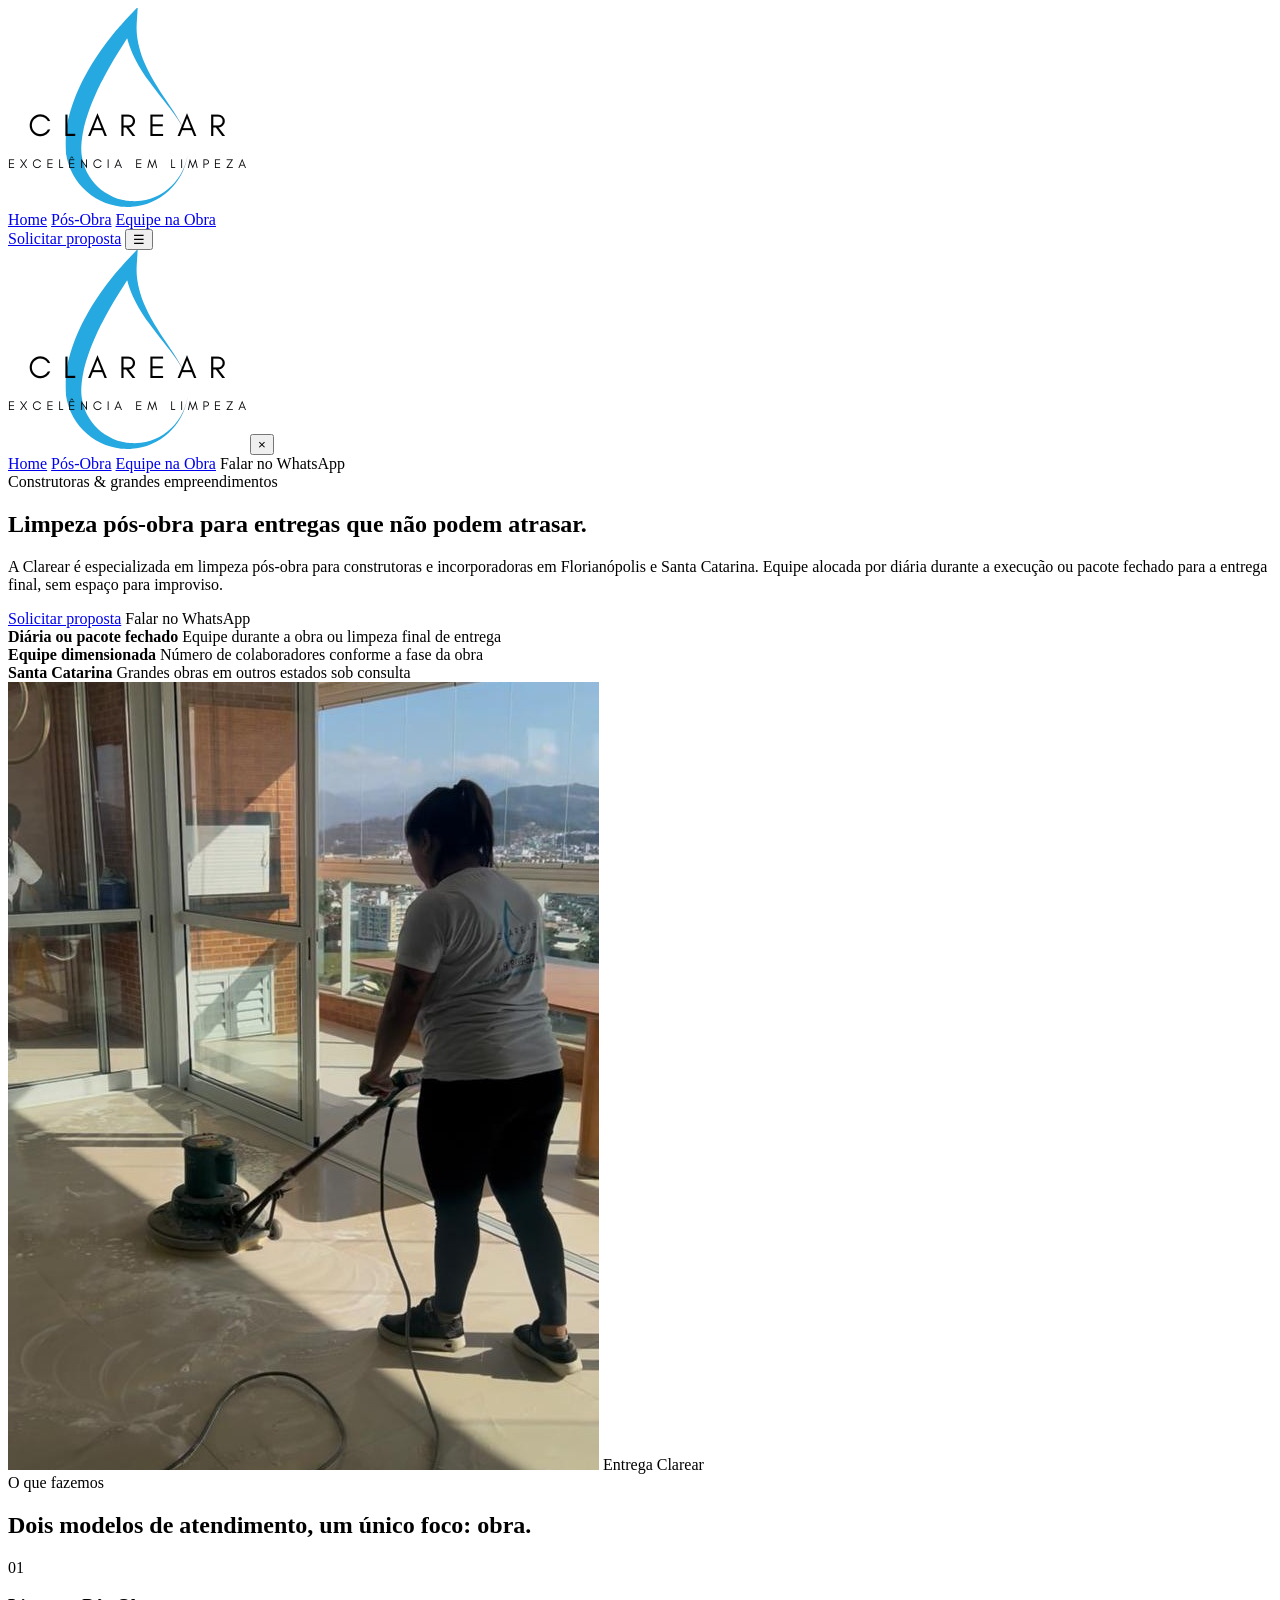
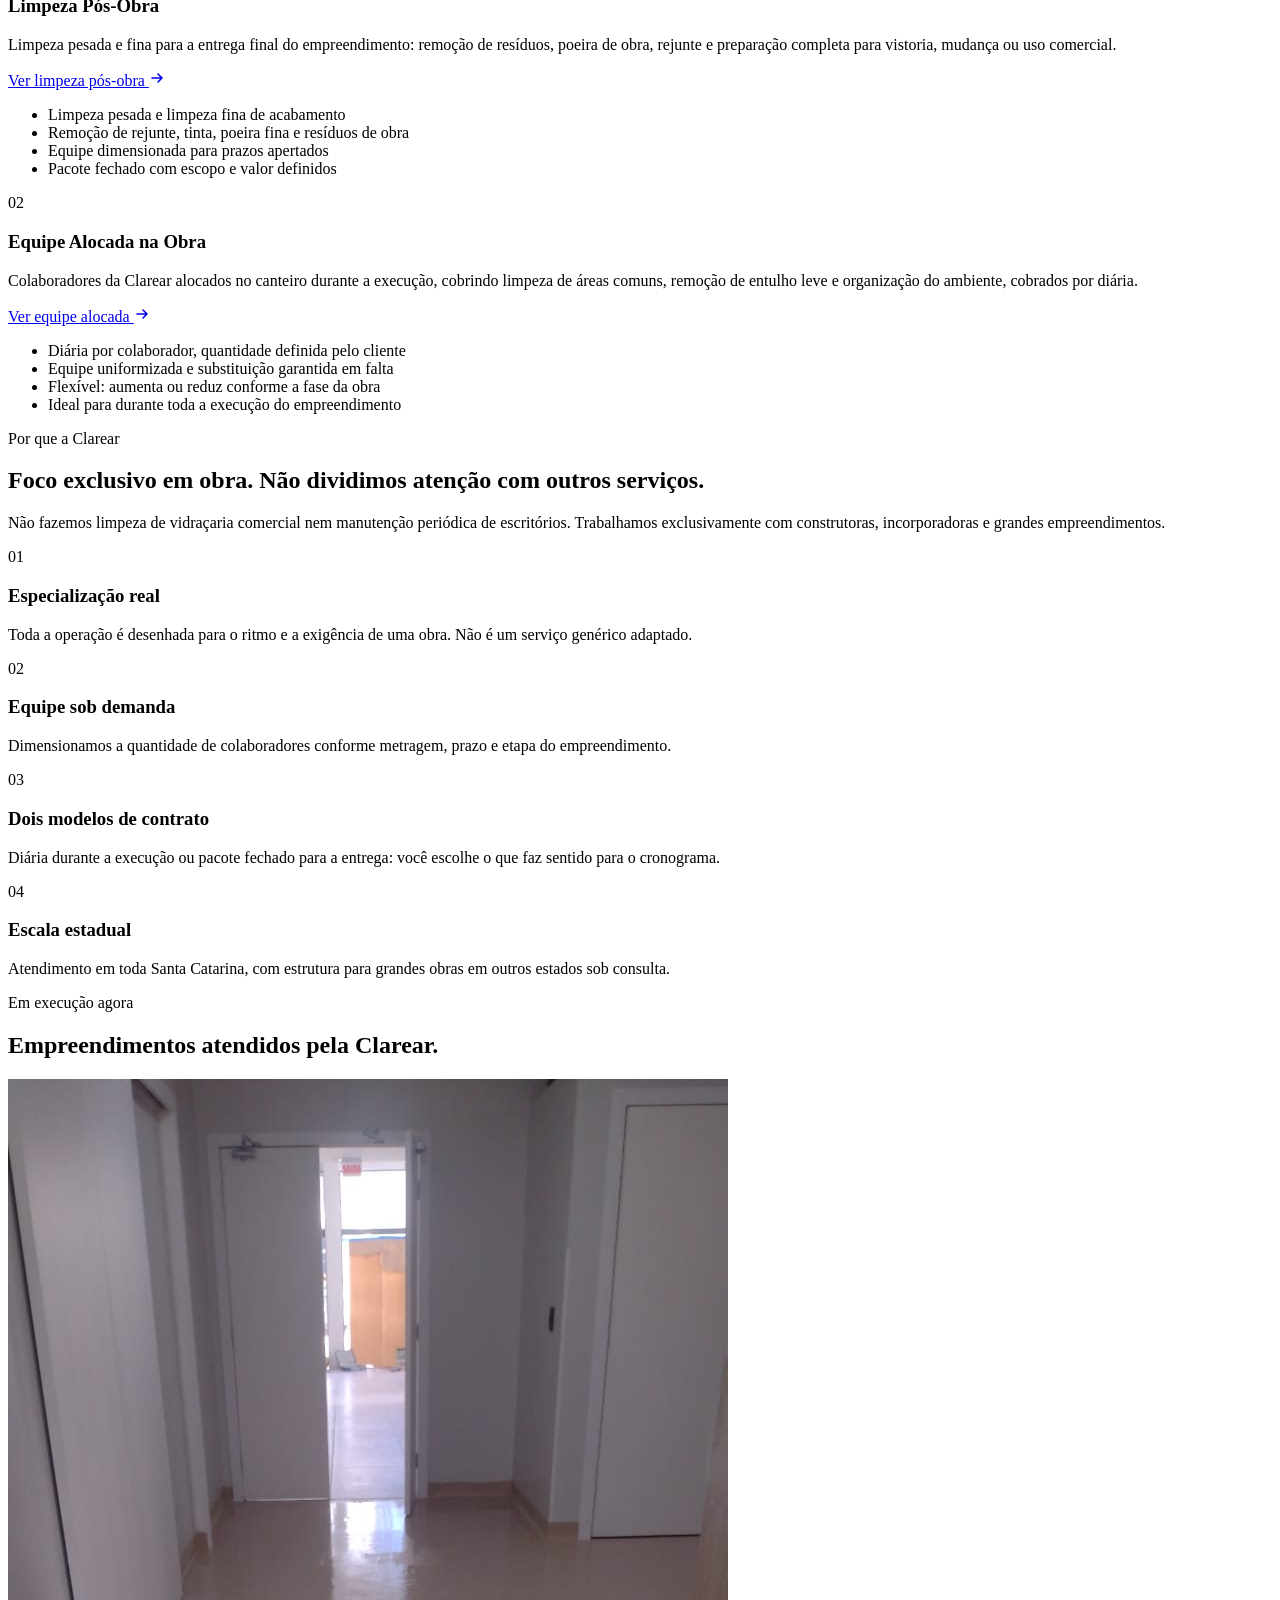
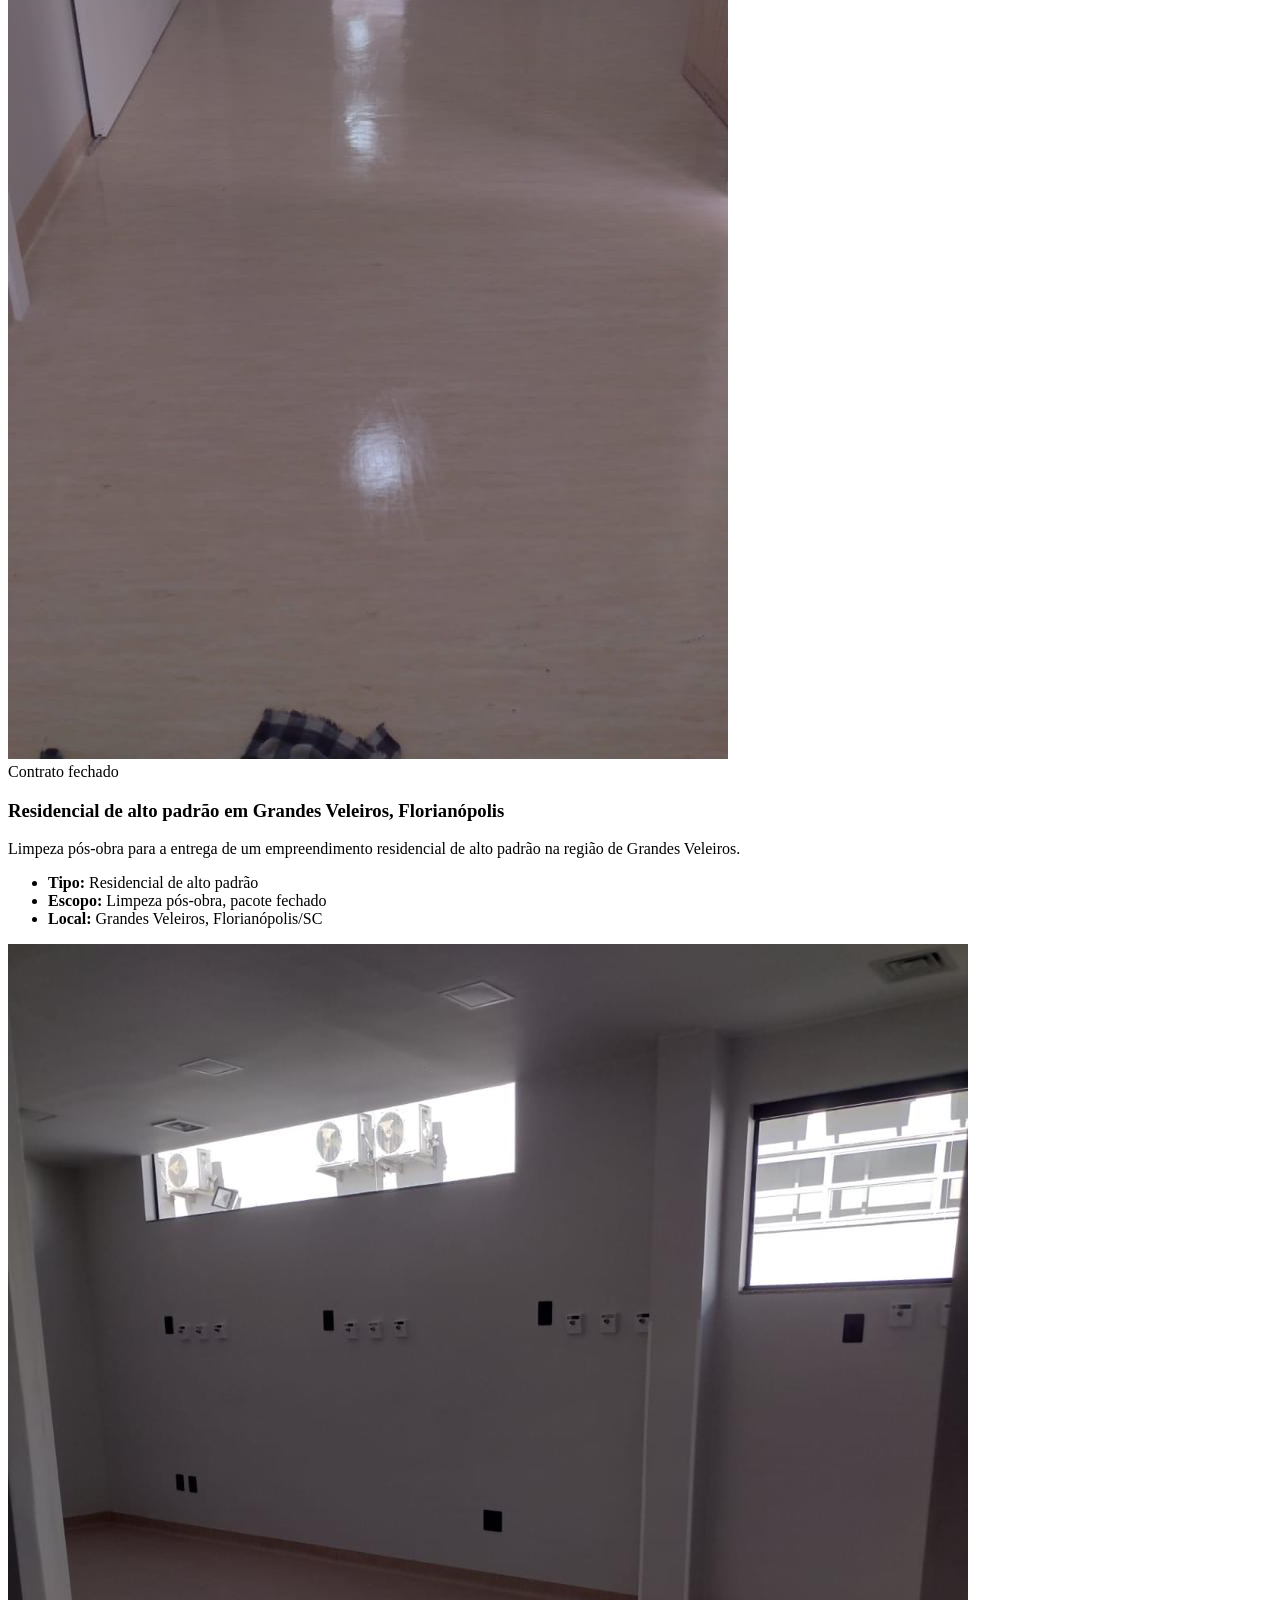
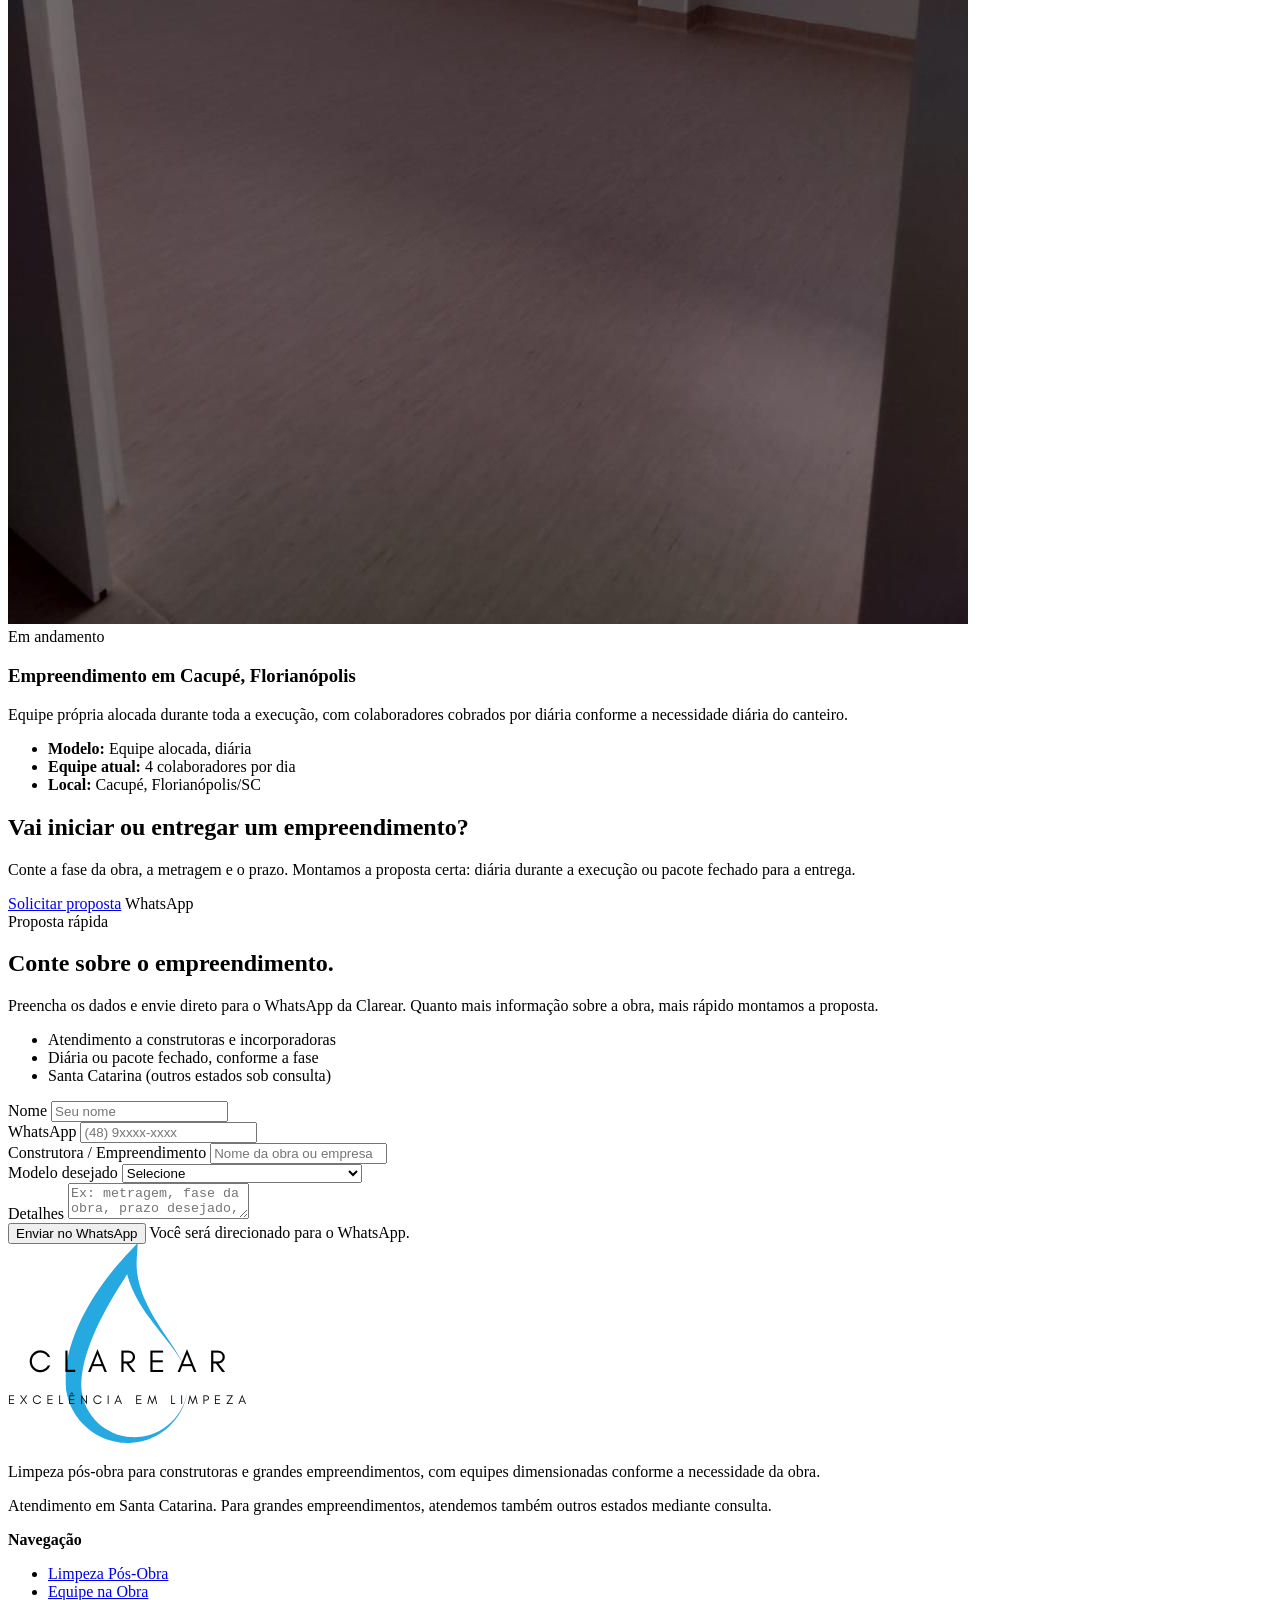
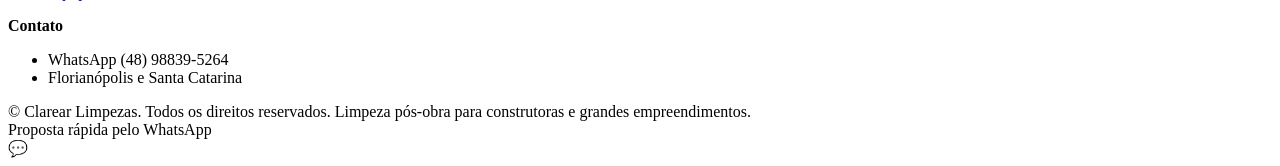
==== index.html @ d78e8108 "Clarear 2.0" ====
<!doctype html>
<html lang="pt-BR">
<head>
  <!-- Google Ads -->
  <script async src="https://www.googletagmanager.com/gtag/js?id=AW-18135353188"></script>
  <script>
    window.dataLayer = window.dataLayer || [];
    function gtag(){dataLayer.push(arguments);}
    gtag('js', new Date());
    gtag('config', 'AW-18135353188');
  </script>

  <!-- Google Analytics -->
  <script async src="https://www.googletagmanager.com/gtag/js?id=G-7Y508X0PVP"></script>
  <script>
    gtag('config', 'G-7Y508X0PVP');
  </script>

  <meta charset="utf-8">
  <meta name="viewport" content="width=device-width,initial-scale=1">

  <title>Clarear | Limpeza Pós-Obra para Construtoras e Grandes Empreendimentos em Florianópolis</title>
  <meta name="description" content="A Clarear é especializada em limpeza pós-obra para construtoras e grandes empreendimentos em Florianópolis e Santa Catarina. Equipe alocada por diária durante a execução ou pacote fechado para entrega final.">
  <meta name="keywords" content="limpeza pós obra Florianópolis, limpeza pós obra para construtoras, limpeza de grandes empreendimentos, equipe de limpeza alocada em obra, limpeza pós obra Santa Catarina, limpeza final de obra">
  <link rel="canonical" href="https://clarearlimpezas.com.br/">

  <meta property="og:type" content="website">
  <meta property="og:locale" content="pt_BR">
  <meta property="og:title" content="Clarear | Limpeza Pós-Obra para Construtoras e Grandes Empreendimentos">
  <meta property="og:description" content="Equipe alocada por diária durante a execução da obra ou pacote fechado para a entrega final. Atendimento a construtoras e incorporadoras em Florianópolis e SC.">
  <meta property="og:image" content="https://clarearlimpezas.com.br/imagens/PHOTO-2026-06-03-20-26-02.jpg">
  <meta property="og:url" content="https://clarearlimpezas.com.br/">

  <link rel="shortcut icon" href="imagens/logo-clarear (1).ico" type="image/x-icon">

  <link rel="preconnect" href="https://fonts.googleapis.com">
  <link rel="preconnect" href="https://fonts.gstatic.com" crossorigin>
  <link href="https://fonts.googleapis.com/css2?family=Fraunces:ital,opsz,wght@0,9..144,500;0,9..144,600;1,9..144,500&family=IBM+Plex+Mono:wght@500&family=Inter:wght@400;500;600;700&display=swap" rel="stylesheet">

  <link rel="stylesheet" href="css/style.css">

  <script type="application/ld+json">
  {
    "@context": "https://schema.org",
    "@type": "LocalBusiness",
    "name": "Clarear Limpezas",
    "url": "https://clarearlimpezas.com.br/",
    "image": "https://clarearlimpezas.com.br/imagens/clarear-logo-trim.png",
    "telephone": "+5548988395264",
    "priceRange": "$$",
    "areaServed": ["Florianópolis", "Santa Catarina"],
    "address": {
      "@type": "PostalAddress",
      "addressRegion": "SC",
      "addressCountry": "BR"
    },
    "makesOffer": [
      {
        "@type": "Offer",
        "itemOffered": {
          "@type": "Service",
          "name": "Limpeza pós-obra para construtoras e grandes empreendimentos",
          "url": "https://clarearlimpezas.com.br/pos_obra.html"
        }
      },
      {
        "@type": "Offer",
        "itemOffered": {
          "@type": "Service",
          "name": "Equipe de limpeza alocada em obra (diária)",
          "url": "https://clarearlimpezas.com.br/equipe-na-obra.html"
        }
      }
    ]
  }
  </script>
</head>

<body>

  <header class="header">
    <div class="container">
      <div class="nav">
        <a href="index.html" class="brand">
          <img src="imagens/clarear-logo-trim.png" alt="Clarear Limpezas">
        </a>

        <nav class="menu">
          <a href="index.html" class="active">Home</a>
          <a href="pos_obra.html">Pós-Obra</a>
          <a href="equipe-na-obra.html">Equipe na Obra</a>
        </nav>

        <a href="#orcamento" class="btn btn-primary">Solicitar proposta</a>
        <button class="hamburger" id="openMenu" aria-label="Abrir menu">☰</button>
      </div>
    </div>
  </header>

  <div class="drawer" id="drawer">
    <div class="drawer-panel">
      <div class="drawer-top">
        <img src="imagens/clarear-logo-trim.png" alt="Clarear Limpezas">
        <button class="close" id="closeMenu" aria-label="Fechar menu">×</button>
      </div>

      <a href="index.html" class="active">Home</a>
      <a href="pos_obra.html">Pós-Obra</a>
      <a href="equipe-na-obra.html">Equipe na Obra</a>
      <a data-whats="Olá! Vim pelo site da Clarear e gostaria de solicitar uma proposta." target="_blank" rel="noopener">Falar no WhatsApp</a>
    </div>
  </div>

  <main>

    <section class="hero" id="inicio">
      <div class="container">
        <div class="hero-grid">
          <div class="hero-text">
            <div class="kicker">Construtoras &amp; grandes empreendimentos</div>

            <h1>Limpeza pós-obra para entregas que não podem atrasar.</h1>

            <p class="lede">
              A Clarear é especializada em limpeza pós-obra para construtoras e incorporadoras em Florianópolis e Santa Catarina. Equipe alocada por diária durante a execução ou pacote fechado para a entrega final, sem espaço para improviso.
            </p>

            <div class="actions">
              <a class="btn btn-accent" href="#orcamento">Solicitar proposta</a>
              <a class="btn btn-outline" data-whats="Olá! Vim pelo site da Clarear e gostaria de solicitar uma proposta para o meu empreendimento." target="_blank" rel="noopener">Falar no WhatsApp</a>
            </div>

            <div class="stat-row">
              <div class="stat">
                <strong>Diária ou pacote fechado</strong>
                <span>Equipe durante a obra ou limpeza final de entrega</span>
              </div>
              <div class="stat">
                <strong>Equipe dimensionada</strong>
                <span>Número de colaboradores conforme a fase da obra</span>
              </div>
              <div class="stat">
                <strong>Santa Catarina</strong>
                <span>Grandes obras em outros estados sob consulta</span>
              </div>
            </div>
          </div>

          <div class="hero-frame">
            <img src="imagens/PHOTO-2026-06-03-20-26-02.jpg" alt="Equipe Clarear realizando limpeza pós-obra em empreendimento de alto padrão em Florianópolis">
            <span class="tag">Entrega Clarear</span>
          </div>
        </div>
      </div>
    </section>

    <section class="section" id="servicos">
      <div class="container">
        <div class="section-head">
          <div class="kicker">O que fazemos</div>
          <h2>Dois modelos de atendimento, um único foco: obra.</h2>
        </div>

        <div class="feature-list">
          <article class="feature">
            <div>
              <span class="feature-index">01</span>
              <h3 class="feature-title">Limpeza Pós-Obra</h3>
              <p>Limpeza pesada e fina para a entrega final do empreendimento: remoção de resíduos, poeira de obra, rejunte e preparação completa para vistoria, mudança ou uso comercial.</p>
              <a class="btn-arrow" href="pos_obra.html">
                Ver limpeza pós-obra
                <svg width="16" height="16" viewBox="0 0 16 16" fill="none"><path d="M3 8h10M9 4l4 4-4 4" stroke="currentColor" stroke-width="1.6" stroke-linecap="round" stroke-linejoin="round"/></svg>
              </a>
            </div>

            <ul>
              <li>Limpeza pesada e limpeza fina de acabamento</li>
              <li>Remoção de rejunte, tinta, poeira fina e resíduos de obra</li>
              <li>Equipe dimensionada para prazos apertados</li>
              <li>Pacote fechado com escopo e valor definidos</li>
            </ul>
          </article>

          <article class="feature">
            <div>
              <span class="feature-index">02</span>
              <h3 class="feature-title">Equipe Alocada na Obra</h3>
              <p>Colaboradores da Clarear alocados no canteiro durante a execução, cobrindo limpeza de áreas comuns, remoção de entulho leve e organização do ambiente, cobrados por diária.</p>
              <a class="btn-arrow" href="equipe-na-obra.html">
                Ver equipe alocada
                <svg width="16" height="16" viewBox="0 0 16 16" fill="none"><path d="M3 8h10M9 4l4 4-4 4" stroke="currentColor" stroke-width="1.6" stroke-linecap="round" stroke-linejoin="round"/></svg>
              </a>
            </div>

            <ul>
              <li>Diária por colaborador, quantidade definida pelo cliente</li>
              <li>Equipe uniformizada e substituição garantida em falta</li>
              <li>Flexível: aumenta ou reduz conforme a fase da obra</li>
              <li>Ideal para durante toda a execução do empreendimento</li>
            </ul>
          </article>
        </div>
      </div>
    </section>

    <section class="section section-dim" id="diferenciais">
      <div class="container">
        <div class="section-head">
          <div class="kicker">Por que a Clarear</div>
          <h2>Foco exclusivo em obra. Não dividimos atenção com outros serviços.</h2>
          <p class="lede">Não fazemos limpeza de vidraçaria comercial nem manutenção periódica de escritórios. Trabalhamos exclusivamente com construtoras, incorporadoras e grandes empreendimentos.</p>
        </div>

        <div class="diff-grid">
          <div class="diff">
            <span class="num">01</span>
            <h3>Especialização real</h3>
            <p>Toda a operação é desenhada para o ritmo e a exigência de uma obra. Não é um serviço genérico adaptado.</p>
          </div>

          <div class="diff">
            <span class="num">02</span>
            <h3>Equipe sob demanda</h3>
            <p>Dimensionamos a quantidade de colaboradores conforme metragem, prazo e etapa do empreendimento.</p>
          </div>

          <div class="diff">
            <span class="num">03</span>
            <h3>Dois modelos de contrato</h3>
            <p>Diária durante a execução ou pacote fechado para a entrega: você escolhe o que faz sentido para o cronograma.</p>
          </div>

          <div class="diff">
            <span class="num">04</span>
            <h3>Escala estadual</h3>
            <p>Atendimento em toda Santa Catarina, com estrutura para grandes obras em outros estados sob consulta.</p>
          </div>
        </div>
      </div>
    </section>

    <section class="section" id="trabalhos">
      <div class="container">
        <div class="section-head">
          <div class="kicker">Em execução agora</div>
          <h2>Empreendimentos atendidos pela Clarear.</h2>
        </div>

        <div class="case-grid">
          <article class="case">
            <div class="case-photo">
              <img src="imagens/39e64e03-5a65-466a-b963-0539e572daab.JPG" alt="Limpeza pós-obra em empreendimento residencial de alto padrão">
            </div>
            <div class="case-body">
              <span class="case-status"><span class="dot"></span> Contrato fechado</span>
              <h3>Residencial de alto padrão em Grandes Veleiros, Florianópolis</h3>
              <p>Limpeza pós-obra para a entrega de um empreendimento residencial de alto padrão na região de Grandes Veleiros.</p>
              <ul class="case-specs">
                <li><strong>Tipo:</strong> Residencial de alto padrão</li>
                <li><strong>Escopo:</strong> Limpeza pós-obra, pacote fechado</li>
                <li><strong>Local:</strong> Grandes Veleiros, Florianópolis/SC</li>
              </ul>
            </div>
          </article>

          <article class="case">
            <div class="case-photo">
              <img src="imagens/posobra02.jpeg" alt="Equipe Clarear alocada durante a execução de obra em Cacupé">
            </div>
            <div class="case-body">
              <span class="case-status"><span class="dot"></span> Em andamento</span>
              <h3>Empreendimento em Cacupé, Florianópolis</h3>
              <p>Equipe própria alocada durante toda a execução, com colaboradores cobrados por diária conforme a necessidade diária do canteiro.</p>
              <ul class="case-specs">
                <li><strong>Modelo:</strong> Equipe alocada, diária</li>
                <li><strong>Equipe atual:</strong> 4 colaboradores por dia</li>
                <li><strong>Local:</strong> Cacupé, Florianópolis/SC</li>
              </ul>
            </div>
          </article>
        </div>
      </div>
    </section>

    <section class="cta">
      <div class="blueprint"></div>
      <div class="container">
        <div class="cta-box">
          <div>
            <h2>Vai iniciar ou entregar um empreendimento?</h2>
            <p>Conte a fase da obra, a metragem e o prazo. Montamos a proposta certa: diária durante a execução ou pacote fechado para a entrega.</p>
          </div>

          <div class="actions">
            <a class="btn btn-accent" href="#orcamento">Solicitar proposta</a>
            <a class="btn btn-outline-light" data-whats="Olá! Vim pelo site da Clarear e gostaria de solicitar uma proposta para o meu empreendimento." target="_blank" rel="noopener">WhatsApp</a>
          </div>
        </div>
      </div>
    </section>

    <section class="section" id="orcamento">
      <div class="container">
        <div class="form-grid">
          <div class="contact-card">
            <div class="kicker">Proposta rápida</div>
            <h2>Conte sobre o empreendimento.</h2>
            <p class="lede">Preencha os dados e envie direto para o WhatsApp da Clarear. Quanto mais informação sobre a obra, mais rápido montamos a proposta.</p>

            <ul class="contact-list">
              <li>Atendimento a construtoras e incorporadoras</li>
              <li>Diária ou pacote fechado, conforme a fase</li>
              <li>Santa Catarina (outros estados sob consulta)</li>
            </ul>
          </div>

          <form id="quoteForm" data-intro="Olá! Vim pelo site da Clarear e gostaria de solicitar uma proposta.">
            <div class="fields">
              <div class="field">
                <label for="name">Nome</label>
                <input id="name" data-field="Nome" placeholder="Seu nome" required>
              </div>

              <div class="field">
                <label for="phone">WhatsApp</label>
                <input id="phone" data-field="WhatsApp" placeholder="(48) 9xxxx-xxxx" required>
              </div>

              <div class="field">
                <label for="company">Construtora / Empreendimento</label>
                <input id="company" data-field="Construtora / Empreendimento" placeholder="Nome da obra ou empresa">
              </div>

              <div class="field">
                <label for="service">Modelo desejado</label>
                <select id="service" data-field="Modelo" required>
                  <option value="" selected disabled>Selecione</option>
                  <option>Limpeza Pós-Obra (pacote fechado)</option>
                  <option>Equipe Alocada na Obra (diária)</option>
                  <option>Ainda não sei, quero uma orientação</option>
                </select>
              </div>

              <div class="field full">
                <label for="details">Detalhes</label>
                <textarea id="details" data-field="Detalhes" placeholder="Ex: metragem, fase da obra, prazo desejado, quantidade estimada de colaboradores por dia..."></textarea>
              </div>
            </div>

            <div class="form-actions">
              <button class="btn btn-accent" type="submit">Enviar no WhatsApp</button>
              <span class="small">Você será direcionado para o WhatsApp.</span>
            </div>
          </form>
        </div>
      </div>
    </section>

  </main>

  <footer>
    <div class="container">
      <div class="footer-grid">
        <div class="footer-brand">
          <img src="imagens/clarear-logo-trim.png" alt="Clarear Limpezas">
          <p>Limpeza pós-obra para construtoras e grandes empreendimentos, com equipes dimensionadas conforme a necessidade da obra.</p>
          <p>Atendimento em Santa Catarina. Para grandes empreendimentos, atendemos também outros estados mediante consulta.</p>
        </div>

        <div>
          <strong>Navegação</strong>
          <ul class="flist">
            <li><a class="link" href="pos_obra.html">Limpeza Pós-Obra</a></li>
            <li><a class="link" href="equipe-na-obra.html">Equipe na Obra</a></li>
          </ul>
        </div>

        <div>
          <strong>Contato</strong>
          <ul class="flist">
            <li><a class="link" data-whats="Olá! Vim pelo site da Clarear e gostaria de solicitar uma proposta." target="_blank" rel="noopener">WhatsApp (48) 98839-5264</a></li>
            <li>Florianópolis e Santa Catarina</li>
          </ul>
        </div>
      </div>

      <div class="copy">
        <span>© <span id="year"></span> Clarear Limpezas. Todos os direitos reservados.</span>
        <span>Limpeza pós-obra para construtoras e grandes empreendimentos.</span>
      </div>
    </div>
  </footer>

  <div class="whats">
    <div class="whats-bubble">Proposta rápida pelo WhatsApp</div>
    <a class="whats-btn" data-whats="Olá! Vim pelo site da Clarear e gostaria de solicitar uma proposta." target="_blank" rel="noopener" aria-label="Falar no WhatsApp">💬</a>
  </div>

  <script src="js/site.js"></script>
</body>
</html>
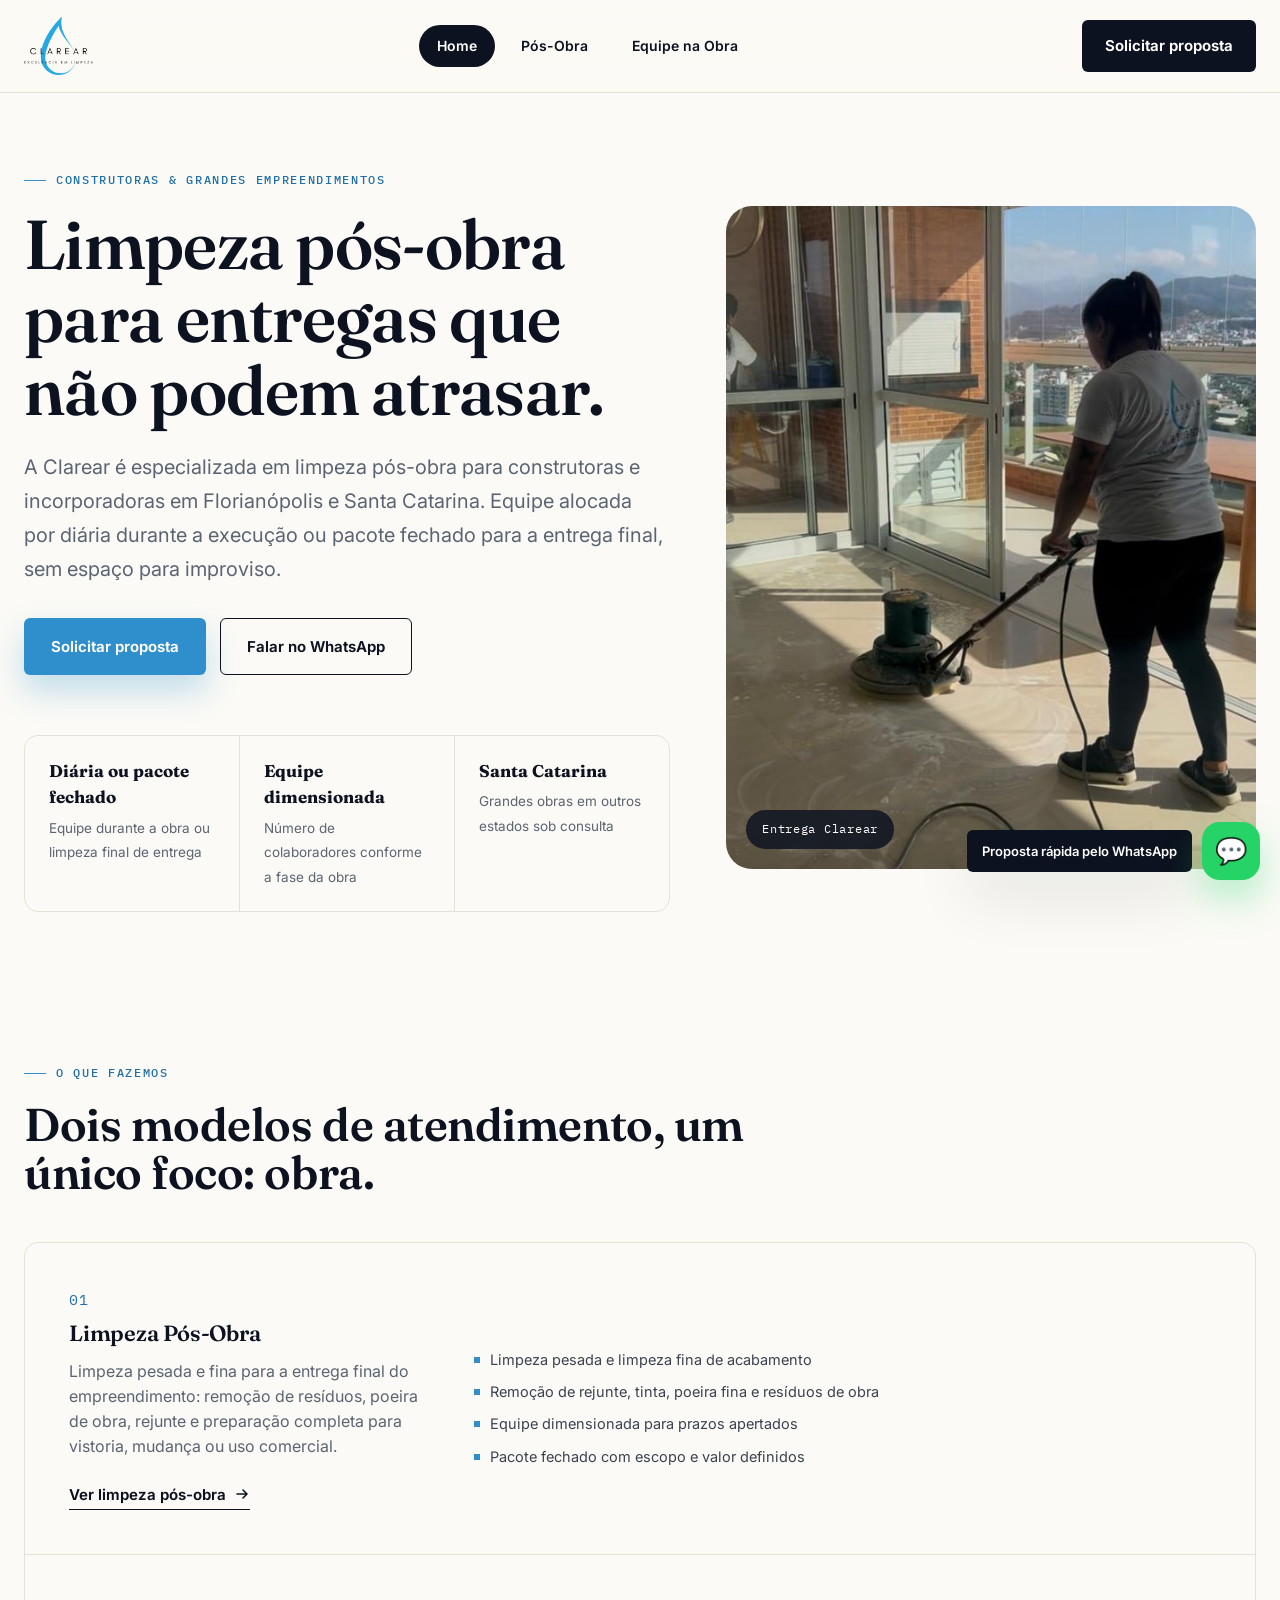
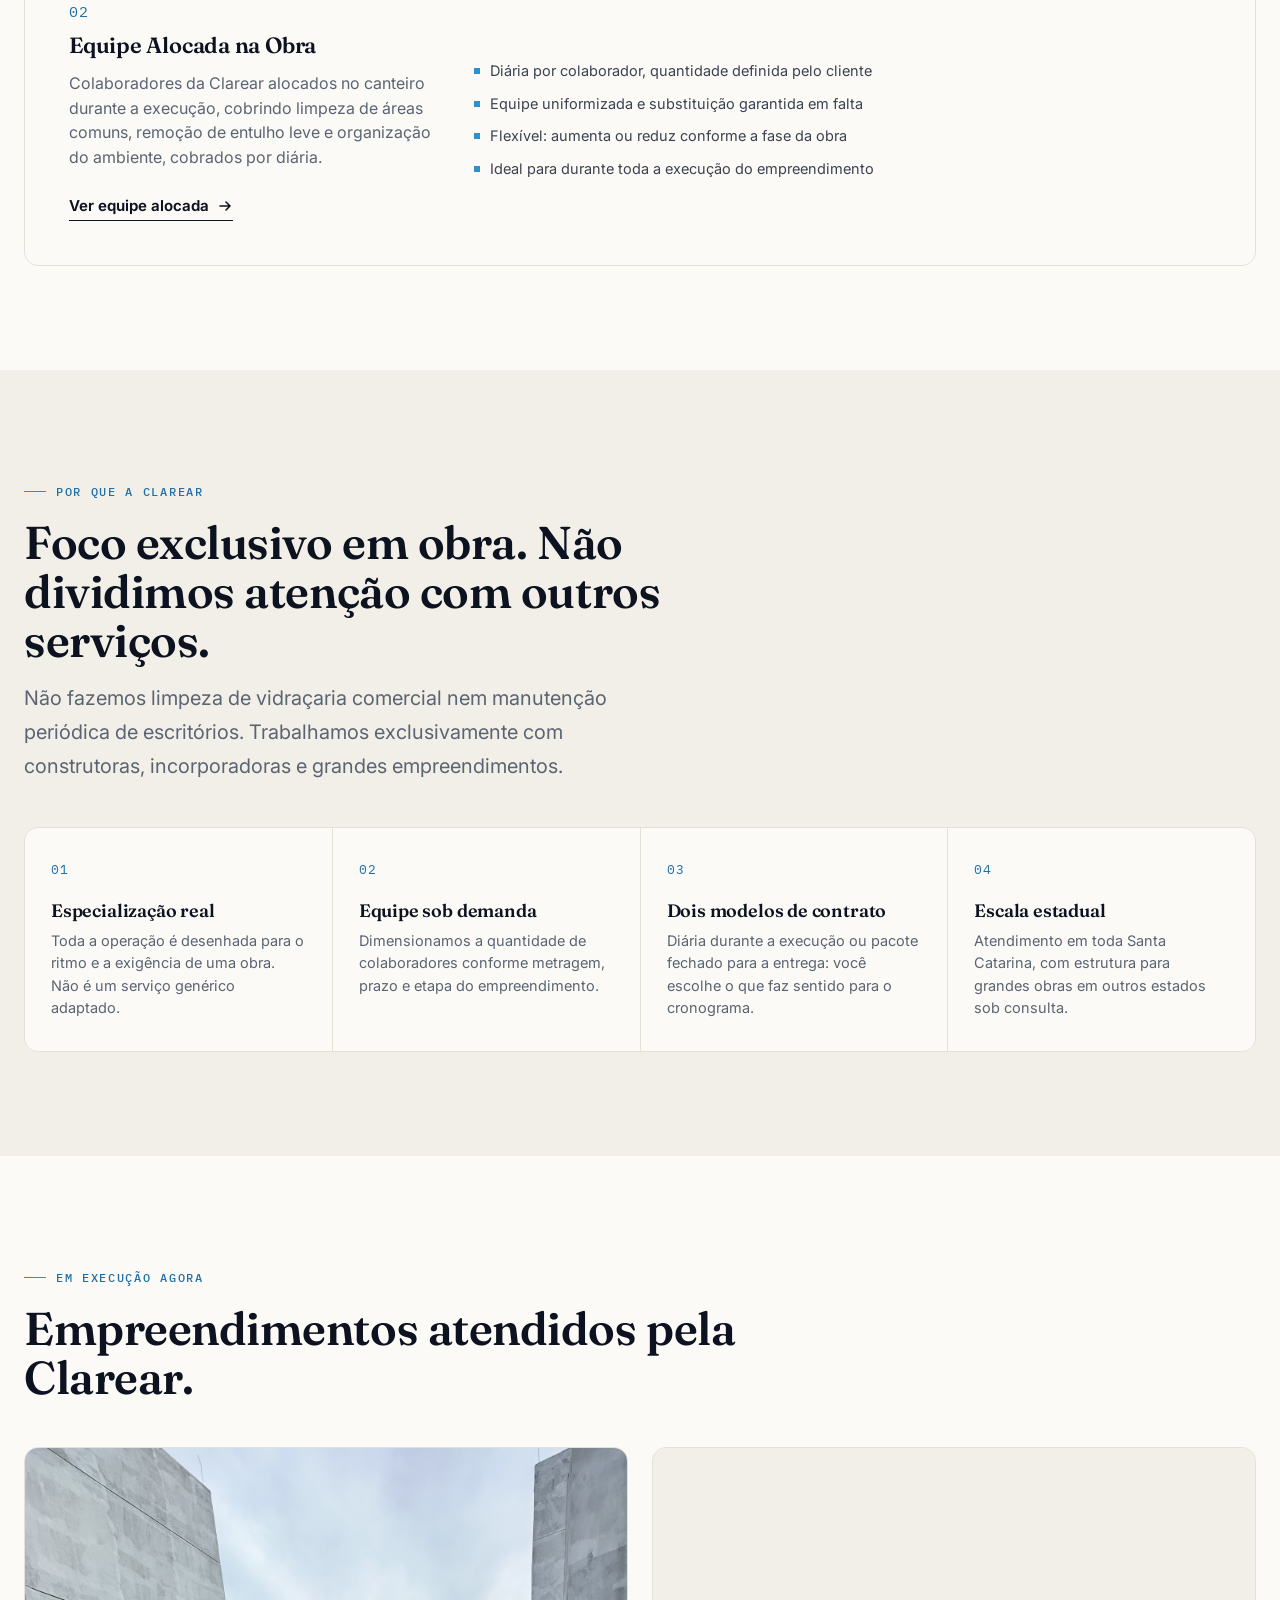
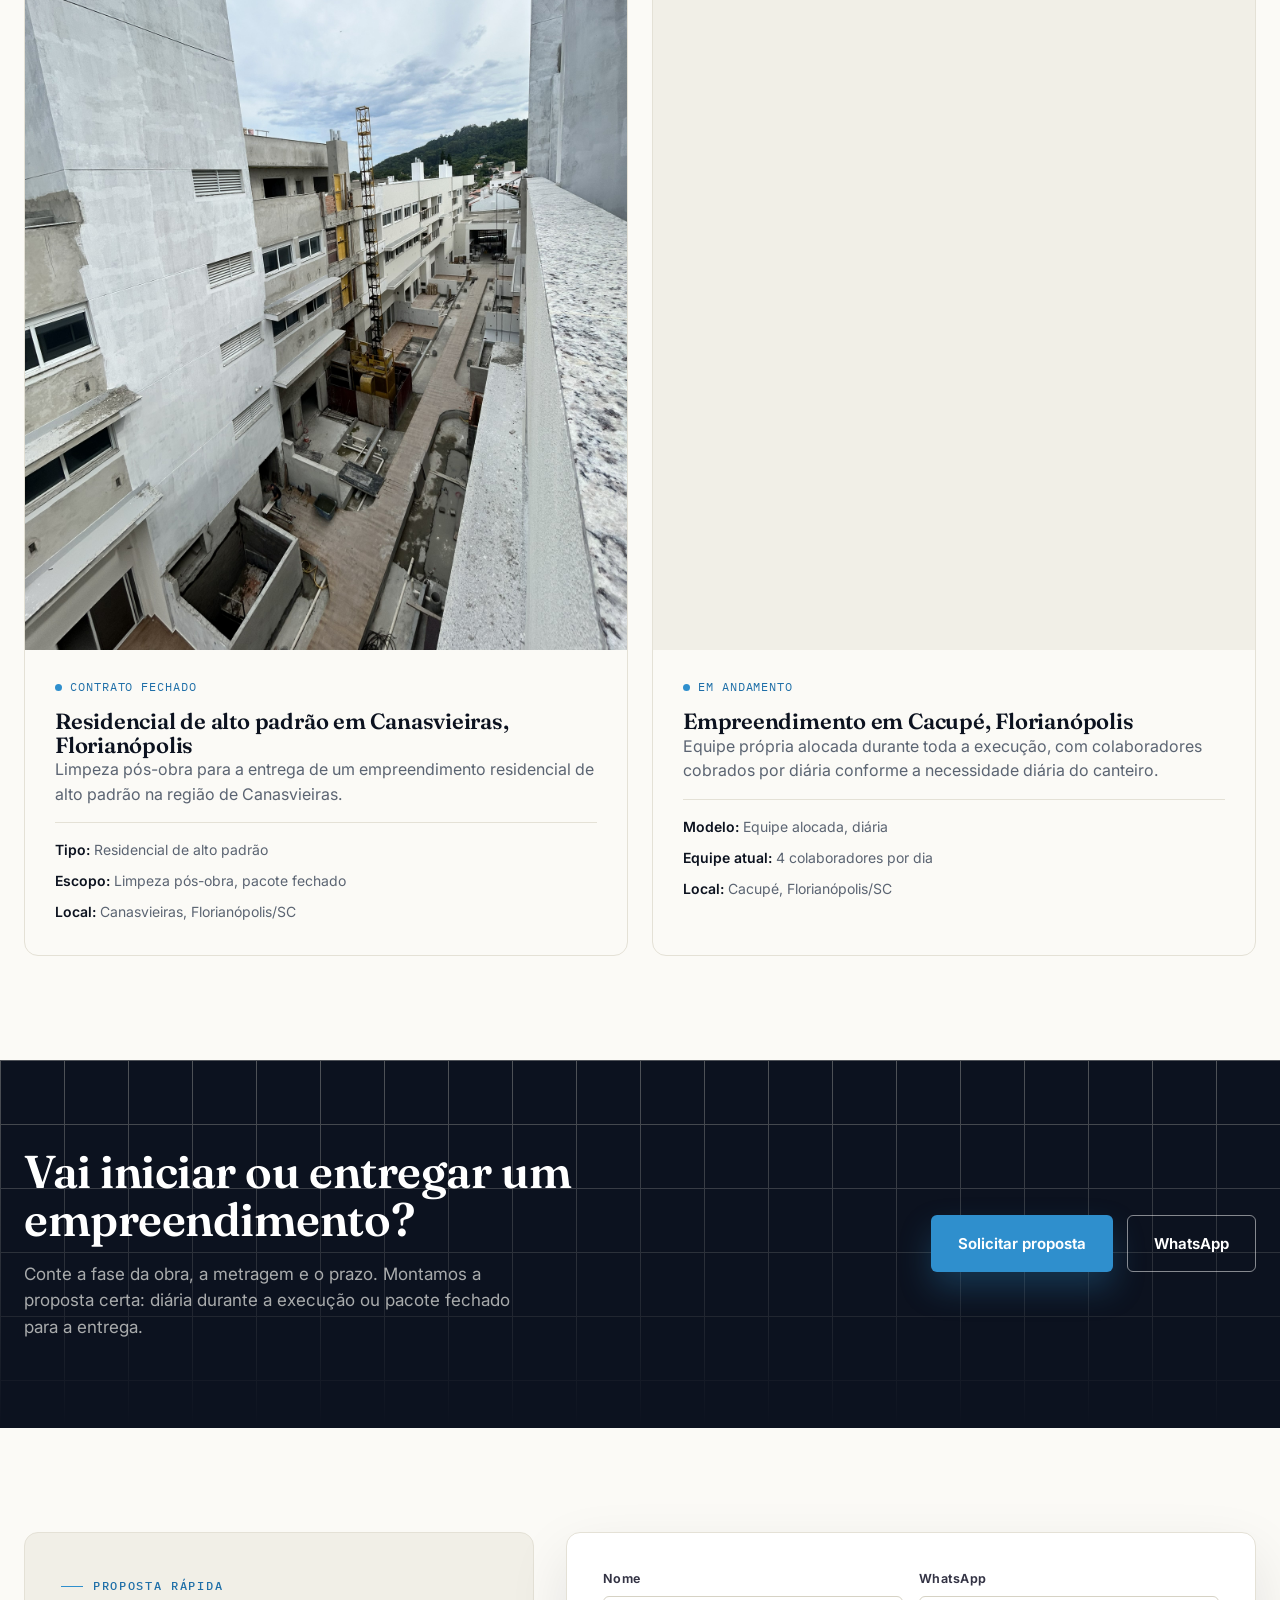
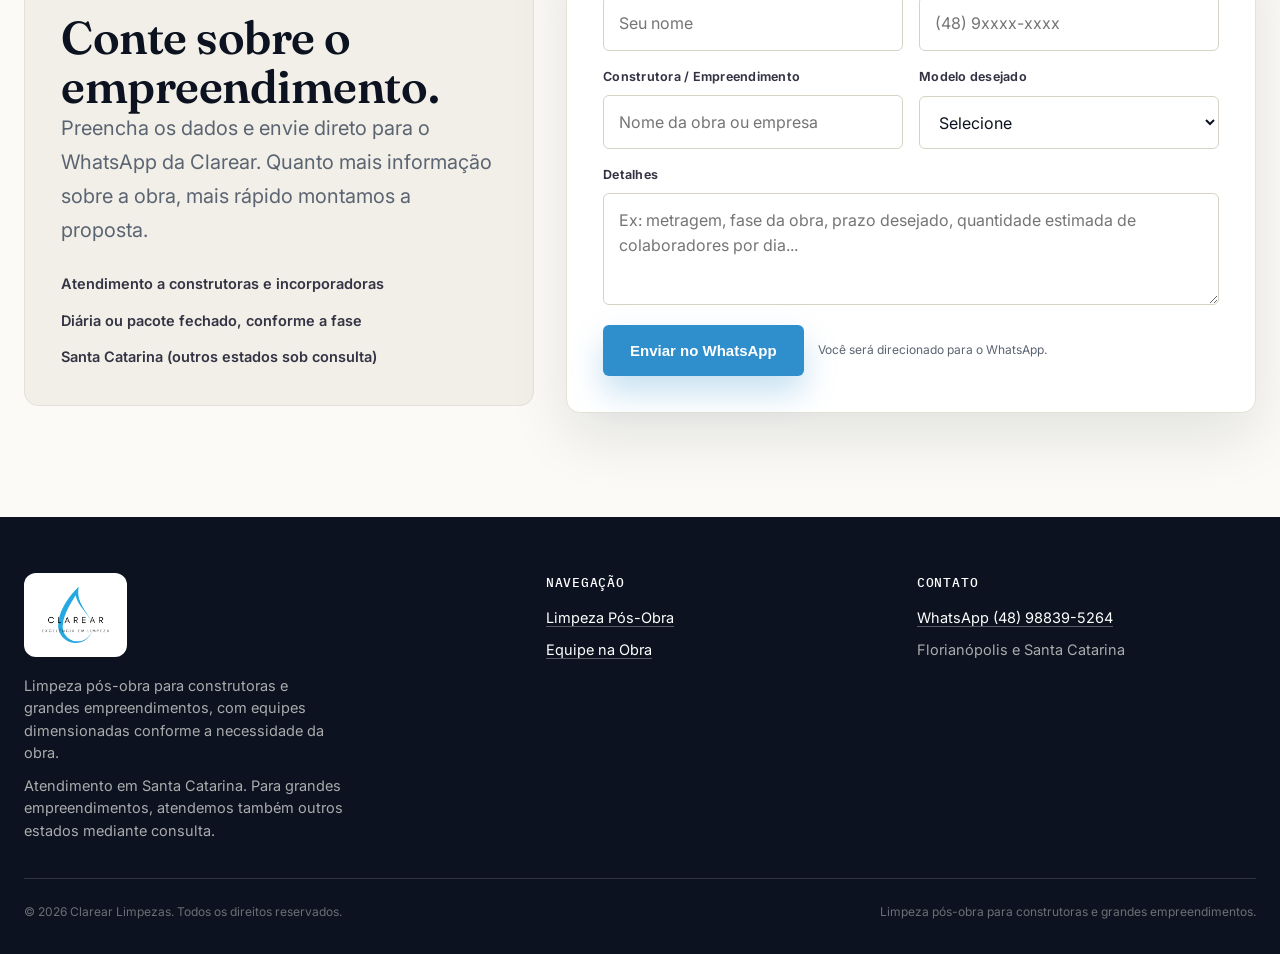
==== commit d4d6d008: "2.0" ====
--- a/index.html
+++ b/index.html
@@ -249,23 +249,25 @@
         <div class="case-grid">
           <article class="case">
             <div class="case-photo">
-              <img src="imagens/39e64e03-5a65-466a-b963-0539e572daab.JPG" alt="Limpeza pós-obra em empreendimento residencial de alto padrão">
+              <img src="imagens/IMG_0830.jpg" alt="Empreendimento residencial de alto padrão em Canasvieiras, Florianópolis, atendido pela Clarear">
             </div>
             <div class="case-body">
               <span class="case-status"><span class="dot"></span> Contrato fechado</span>
-              <h3>Residencial de alto padrão em Grandes Veleiros, Florianópolis</h3>
-              <p>Limpeza pós-obra para a entrega de um empreendimento residencial de alto padrão na região de Grandes Veleiros.</p>
+              <h3>Residencial de alto padrão em Canasvieiras, Florianópolis</h3>
+              <p>Limpeza pós-obra para a entrega de um empreendimento residencial de alto padrão na região de Canasvieiras.</p>
               <ul class="case-specs">
                 <li><strong>Tipo:</strong> Residencial de alto padrão</li>
                 <li><strong>Escopo:</strong> Limpeza pós-obra, pacote fechado</li>
-                <li><strong>Local:</strong> Grandes Veleiros, Florianópolis/SC</li>
+                <li><strong>Local:</strong> Canasvieiras, Florianópolis/SC</li>
               </ul>
             </div>
           </article>
 
           <article class="case">
             <div class="case-photo">
-              <img src="imagens/posobra02.jpeg" alt="Equipe Clarear alocada durante a execução de obra em Cacupé">
+              <video autoplay muted loop playsinline aria-label="Equipe Clarear alocada durante a execução de obra em Cacupé">
+                <source src="imagens/VIDEO-2026-08-11-09-03-31.mp4" type="video/mp4">
+              </video>
             </div>
             <div class="case-body">
               <span class="case-status"><span class="dot"></span> Em andamento</span>
--- a/css/style.css
+++ b/css/style.css
@@ -0,0 +1,960 @@
+/* ==========================================================================
+   CLAREAR — sistema visual
+   Limpeza pós-obra para construtoras e grandes empreendimentos
+   ========================================================================== */
+
+:root{
+  --blue:#2F8FCD;
+  --blue-deep:#1F6FA8;
+  --blue-dark:#123A59;
+  --blue-tint:#E9F3FA;
+  --ink:#0C121F;
+  --paper:#FBFAF6;
+  --paper-dim:#F1EFE7;
+  --white:#FFFFFF;
+  --line:#E4E1D6;
+  --line-dark:rgba(255,255,255,.14);
+  --muted:#5B6472;
+  --muted-dark:rgba(251,250,246,.66);
+  --shadow:0 24px 60px rgba(12,18,31,.10);
+  --radius-s:6px;
+  --radius-m:14px;
+  --radius-l:26px;
+  --max:1240px;
+  --serif:"Fraunces", "Iowan Old Style", "Georgia", serif;
+  --sans:"Inter", system-ui, -apple-system, "Segoe UI", Roboto, Arial, sans-serif;
+  --mono:"IBM Plex Mono", "SFMono-Regular", Consolas, monospace;
+}
+
+*{ box-sizing:border-box; }
+
+html{ scroll-behavior:smooth; }
+
+body{
+  margin:0;
+  font-family:var(--sans);
+  color:var(--ink);
+  background:var(--paper);
+  line-height:1.55;
+  overflow-x:hidden;
+  -webkit-font-smoothing:antialiased;
+}
+
+a{ color:inherit; text-decoration:none; }
+img{ max-width:100%; display:block; }
+
+.container{
+  width:min(var(--max), calc(100% - 48px));
+  margin:0 auto;
+}
+
+::selection{ background:var(--blue); color:#fff; }
+
+/* ---------- Typography ---------- */
+
+h1,h2,h3,h4{
+  margin:0;
+  font-family:var(--serif);
+  font-weight:600;
+  line-height:1.06;
+  letter-spacing:-.01em;
+  color:var(--ink);
+}
+
+h1{ font-size:clamp(38px,5.4vw,74px); }
+h2{ font-size:clamp(30px,3.6vw,46px); }
+h3{ font-size:22px; font-weight:600; }
+
+p{ margin:0; color:var(--muted); }
+
+.lede{
+  font-size:clamp(17px,1.7vw,20px);
+  line-height:1.7;
+  max-width:640px;
+}
+
+.kicker{
+  display:inline-flex;
+  align-items:center;
+  gap:10px;
+  font-family:var(--mono);
+  font-size:12px;
+  font-weight:500;
+  letter-spacing:.14em;
+  text-transform:uppercase;
+  color:var(--blue-deep);
+  margin-bottom:18px;
+}
+
+.kicker::before{
+  content:"";
+  width:22px;
+  height:1px;
+  background:var(--blue);
+  display:block;
+}
+
+.kicker.on-dark{ color:#BFE0F5; }
+.kicker.on-dark::before{ background:#BFE0F5; }
+
+.section-head{
+  max-width:760px;
+  margin-bottom:44px;
+}
+
+.section-head p{ margin-top:16px; }
+
+.num{
+  font-family:var(--mono);
+  font-size:13px;
+  letter-spacing:.08em;
+  color:var(--blue-deep);
+}
+
+/* ---------- Layout rhythm ---------- */
+
+.section{ padding:104px 0; position:relative; }
+.section-tight{ padding:72px 0; }
+.section-dim{ background:var(--paper-dim); }
+.section-dark{ background:var(--ink); color:var(--paper); }
+.section-dark h2, .section-dark h3{ color:#fff; }
+.section-dark p{ color:var(--muted-dark); }
+
+.blueprint{
+  position:absolute;
+  inset:0;
+  background-image:
+    linear-gradient(var(--line) 1px, transparent 1px),
+    linear-gradient(90deg, var(--line) 1px, transparent 1px);
+  background-size:64px 64px;
+  opacity:.35;
+  mask-image:linear-gradient(180deg, rgba(0,0,0,.9), transparent);
+  pointer-events:none;
+}
+
+.divider{
+  height:1px;
+  background:var(--line);
+  border:0;
+  margin:0;
+}
+
+/* ---------- Buttons ---------- */
+
+.btn{
+  display:inline-flex;
+  align-items:center;
+  justify-content:center;
+  gap:10px;
+  padding:16px 26px;
+  border-radius:var(--radius-s);
+  font-weight:650;
+  font-size:15px;
+  border:1px solid transparent;
+  cursor:pointer;
+  transition:.2s ease;
+  white-space:nowrap;
+}
+
+.btn-primary{
+  background:var(--ink);
+  color:#fff;
+}
+.btn-primary:hover{ background:var(--blue-dark); transform:translateY(-2px); }
+
+.btn-accent{
+  background:var(--blue);
+  color:#fff;
+  box-shadow:0 16px 32px rgba(47,143,205,.28);
+}
+.btn-accent:hover{ background:var(--blue-deep); transform:translateY(-2px); }
+
+.btn-outline{
+  background:transparent;
+  color:var(--ink);
+  border-color:var(--ink);
+}
+.btn-outline:hover{ background:var(--ink); color:#fff; }
+
+.btn-outline-light{
+  background:transparent;
+  color:#fff;
+  border-color:rgba(255,255,255,.5);
+}
+.btn-outline-light:hover{ background:#fff; color:var(--ink); }
+
+.btn-arrow{
+  display:inline-flex;
+  align-items:center;
+  gap:8px;
+  font-weight:650;
+  font-size:15px;
+  color:var(--ink);
+  border-bottom:1px solid var(--ink);
+  padding-bottom:3px;
+}
+.btn-arrow svg{ transition:.2s ease; }
+.btn-arrow:hover svg{ transform:translateX(4px); }
+
+.actions{
+  display:flex;
+  align-items:center;
+  gap:14px;
+  flex-wrap:wrap;
+}
+
+/* ---------- Header ---------- */
+
+.header{
+  position:sticky;
+  top:0;
+  z-index:999;
+  width:100%;
+  background:rgba(251,250,246,.9);
+  backdrop-filter:blur(14px);
+  border-bottom:1px solid var(--line);
+}
+
+.nav{
+  display:flex;
+  align-items:center;
+  justify-content:space-between;
+  min-height:92px;
+  gap:24px;
+}
+
+.brand{
+  display:flex;
+  align-items:center;
+  gap:12px;
+}
+
+.brand img{ height:58px; width:auto; flex:0 0 auto; }
+
+.menu{
+  display:flex;
+  align-items:center;
+  gap:8px;
+  flex:1;
+  justify-content:center;
+}
+
+.menu a{
+  padding:10px 18px;
+  border-radius:999px;
+  font-size:14px;
+  font-weight:600;
+  color:var(--ink);
+  transition:.2s ease;
+}
+
+.menu a:hover{ background:var(--paper-dim); }
+.menu a.active{ background:var(--ink); color:#fff; }
+
+.nav .btn{ padding:13px 22px; }
+
+.hamburger{
+  display:none;
+  width:48px;
+  height:48px;
+  align-items:center;
+  justify-content:center;
+  border-radius:var(--radius-s);
+  border:1px solid var(--line);
+  background:#fff;
+  font-size:22px;
+  cursor:pointer;
+  color:var(--ink);
+}
+
+/* ---------- Drawer ---------- */
+
+.drawer{
+  position:fixed;
+  inset:0;
+  background:rgba(12,18,31,.5);
+  z-index:1000;
+  display:none;
+}
+.drawer.open{ display:block; }
+
+.drawer-panel{
+  width:min(340px,88vw);
+  height:100%;
+  background:var(--paper);
+  margin-left:auto;
+  padding:26px;
+  display:grid;
+  gap:10px;
+  align-content:start;
+  overflow:auto;
+}
+
+.drawer-top{
+  display:flex;
+  justify-content:space-between;
+  align-items:center;
+  margin-bottom:14px;
+}
+
+.drawer-top img{ height:50px; width:auto; }
+
+.drawer a{
+  padding:16px;
+  border:1px solid var(--line);
+  border-radius:var(--radius-s);
+  font-weight:650;
+  color:var(--ink);
+}
+.drawer a.active{ background:var(--ink); color:#fff; border-color:var(--ink); }
+
+.close{
+  width:44px;
+  height:44px;
+  border-radius:var(--radius-s);
+  border:1px solid var(--line);
+  background:#fff;
+  cursor:pointer;
+  font-size:20px;
+}
+
+/* ---------- Hero (light, home) ---------- */
+
+.hero{
+  position:relative;
+  padding:70px 0 40px;
+  overflow:hidden;
+}
+
+.hero-grid{
+  display:grid;
+  grid-template-columns:1fr .82fr;
+  gap:56px;
+  align-items:center;
+  position:relative;
+}
+
+.hero-text .lede{ margin-top:22px; }
+.hero-text .actions{ margin-top:32px; }
+
+.hero-frame{
+  position:relative;
+  border-radius:var(--radius-l);
+  overflow:hidden;
+  aspect-ratio:4/5;
+}
+
+.hero-frame img{
+  width:100%;
+  height:100%;
+  object-fit:cover;
+}
+
+.hero-frame .tag{
+  position:absolute;
+  left:20px;
+  bottom:20px;
+  background:rgba(12,18,31,.82);
+  color:#fff;
+  padding:10px 16px;
+  border-radius:999px;
+  font-family:var(--mono);
+  font-size:12px;
+  letter-spacing:.06em;
+  backdrop-filter:blur(6px);
+}
+
+.stat-row{
+  display:grid;
+  grid-template-columns:repeat(3,1fr);
+  gap:1px;
+  background:var(--line);
+  margin-top:60px;
+  border:1px solid var(--line);
+  border-radius:var(--radius-m);
+  overflow:hidden;
+}
+
+.stat{
+  background:var(--paper);
+  padding:22px 24px;
+}
+
+.stat strong{
+  display:block;
+  font-family:var(--serif);
+  font-size:17px;
+  color:var(--ink);
+  margin-bottom:4px;
+}
+
+.stat span{ font-size:13.5px; color:var(--muted); }
+
+/* ---------- Hero (dark, subpages) ---------- */
+
+.hero-media{
+  position:relative;
+  min-height:min(78vh,680px);
+  display:flex;
+  align-items:flex-end;
+  overflow:hidden;
+  color:#fff;
+}
+
+.hero-media .bg-video,
+.hero-media .bg-img{
+  position:absolute;
+  inset:0;
+  width:100%;
+  height:100%;
+  object-fit:cover;
+  filter:saturate(1.05) contrast(1.05) brightness(.75);
+}
+
+.hero-media .overlay{
+  position:absolute;
+  inset:0;
+  background:linear-gradient(180deg, rgba(12,18,31,.15) 0%, rgba(12,18,31,.55) 55%, rgba(12,18,31,.92) 100%);
+}
+
+.hero-media .container{
+  position:relative;
+  z-index:2;
+  padding-bottom:64px;
+}
+
+.hero-media h1{ color:#fff; max-width:820px; }
+.hero-media .lede{ color:rgba(255,255,255,.86); max-width:640px; margin-top:20px; }
+.hero-media .actions{ margin-top:32px; }
+
+/* ---------- Feature blocks (serviços) ---------- */
+
+.feature-list{
+  display:grid;
+  gap:1px;
+  background:var(--line);
+  border:1px solid var(--line);
+  border-radius:var(--radius-m);
+  overflow:hidden;
+}
+
+.feature{
+  background:var(--paper);
+  padding:44px;
+  display:grid;
+  grid-template-columns:.5fr 1fr;
+  gap:36px;
+  align-items:center;
+}
+
+.feature-index{
+  font-family:var(--mono);
+  font-size:15px;
+  color:var(--blue-deep);
+  letter-spacing:.05em;
+}
+
+.feature-title{
+  margin:10px 0 14px;
+}
+
+.feature-body{
+  display:grid;
+  grid-template-columns:1.1fr .9fr;
+  gap:36px;
+  align-items:start;
+}
+
+.feature ul{
+  list-style:none;
+  margin:20px 0 0;
+  padding:0;
+  display:grid;
+  gap:10px;
+  font-size:14.5px;
+  color:#3B4250;
+}
+
+.feature li{
+  display:flex;
+  gap:10px;
+}
+
+.feature li::before{
+  content:"";
+  width:6px;
+  height:6px;
+  margin-top:8px;
+  background:var(--blue);
+  flex:0 0 auto;
+}
+
+.feature .btn-arrow{ margin-top:24px; }
+
+/* ---------- Diferenciais ---------- */
+
+.diff-grid{
+  display:grid;
+  grid-template-columns:repeat(4,1fr);
+  gap:1px;
+  background:var(--line);
+  border:1px solid var(--line);
+  border-radius:var(--radius-m);
+  overflow:hidden;
+}
+
+.diff{
+  background:var(--paper);
+  padding:32px 26px;
+}
+
+.diff .num{ display:block; margin-bottom:20px; }
+
+.diff h3{ font-size:18px; margin-bottom:10px; }
+.diff p{ font-size:14.5px; }
+
+.diff-grid.cols-3{ grid-template-columns:repeat(3,1fr); }
+
+/* ---------- Portfolio (ambientes atendidos) ---------- */
+
+.portfolio-grid{
+  display:grid;
+  grid-template-columns:repeat(3,1fr);
+  gap:24px;
+}
+
+.work{
+  border:1px solid var(--line);
+  border-radius:var(--radius-m);
+  overflow:hidden;
+  background:var(--paper);
+}
+
+.work-photo{
+  aspect-ratio:4/3;
+  overflow:hidden;
+  background:var(--paper-dim);
+}
+
+.work-photo img{
+  width:100%;
+  height:100%;
+  object-fit:cover;
+  transition:.4s ease;
+}
+
+.work:hover .work-photo img{ transform:scale(1.045); }
+
+.work-info{ padding:20px 22px; }
+
+.work-info strong{
+  display:block;
+  color:var(--ink);
+  margin-bottom:6px;
+  font-family:var(--serif);
+  font-size:17px;
+  font-weight:600;
+}
+
+.work-info p{ font-size:14px; }
+
+/* ---------- Cases ---------- */
+
+.case-grid{
+  display:grid;
+  grid-template-columns:1fr 1fr;
+  gap:24px;
+}
+
+.case{
+  border:1px solid var(--line);
+  border-radius:var(--radius-m);
+  overflow:hidden;
+  background:var(--paper);
+  display:flex;
+  flex-direction:column;
+}
+
+.case-photo{
+  aspect-ratio:3/4;
+  overflow:hidden;
+  background:var(--paper-dim);
+}
+
+.case-photo img,
+.case-photo video{
+  width:100%;
+  height:100%;
+  object-fit:cover;
+  transition:.4s ease;
+}
+
+.case:hover .case-photo img,
+.case:hover .case-photo video{ transform:scale(1.045); }
+
+.case-body{ padding:28px 30px 32px; flex:1; display:flex; flex-direction:column; }
+
+.case-status{
+  display:inline-flex;
+  align-items:center;
+  gap:8px;
+  font-family:var(--mono);
+  font-size:11.5px;
+  letter-spacing:.08em;
+  text-transform:uppercase;
+  color:var(--blue-deep);
+  margin-bottom:14px;
+}
+
+.case-status .dot{
+  width:7px;
+  height:7px;
+  border-radius:50%;
+  background:var(--blue);
+}
+
+.case-specs{
+  list-style:none;
+  padding:16px 0 0;
+  margin:16px 0 0;
+  border-top:1px solid var(--line);
+  display:grid;
+  gap:9px;
+  font-size:14px;
+  color:var(--muted);
+}
+
+.case-specs li strong{ color:var(--ink); font-weight:600; }
+
+/* ---------- Process / timeline ---------- */
+
+.timeline{
+  display:grid;
+  grid-template-columns:repeat(4,1fr);
+  gap:0;
+  position:relative;
+}
+
+.timeline::before{
+  content:"";
+  position:absolute;
+  top:11px;
+  left:0;
+  right:0;
+  height:1px;
+  background:var(--line);
+}
+
+.tl-step{
+  padding-right:24px;
+  position:relative;
+}
+
+.tl-step .dot{
+  width:22px;
+  height:22px;
+  border-radius:50%;
+  background:var(--paper);
+  border:1px solid var(--ink);
+  display:flex;
+  align-items:center;
+  justify-content:center;
+  font-family:var(--mono);
+  font-size:11px;
+  margin-bottom:22px;
+  position:relative;
+  z-index:1;
+}
+
+.tl-step h3{ font-size:18px; margin-bottom:8px; }
+.tl-step p{ font-size:14.5px; }
+
+/* ---------- Model comparison (diária x pacote fechado) ---------- */
+
+.model-grid{
+  display:grid;
+  grid-template-columns:1fr 1fr;
+  gap:1px;
+  background:var(--line);
+  border:1px solid var(--line);
+  border-radius:var(--radius-m);
+  overflow:hidden;
+}
+
+.model{
+  background:var(--paper);
+  padding:38px;
+}
+
+.model .kicker{ margin-bottom:14px; }
+
+.model ul{
+  list-style:none;
+  margin:22px 0 0;
+  padding:0;
+  display:grid;
+  gap:11px;
+  font-size:14.5px;
+  color:#3B4250;
+}
+
+.model li{ display:flex; gap:10px; }
+.model li::before{ content:"✓"; color:var(--blue); font-weight:700; }
+
+/* ---------- CTA band ---------- */
+
+.cta{
+  background:var(--ink);
+  color:#fff;
+  padding:88px 0;
+  position:relative;
+  overflow:hidden;
+}
+
+.cta-box{
+  display:grid;
+  grid-template-columns:1.2fr .8fr;
+  gap:40px;
+  align-items:center;
+  position:relative;
+}
+
+.cta h2{ color:#fff; max-width:560px; }
+.cta p{ color:var(--muted-dark); margin-top:16px; font-size:17px; max-width:520px; }
+.cta .actions{ justify-content:flex-end; }
+
+/* ---------- Form ---------- */
+
+.form-grid{
+  display:grid;
+  grid-template-columns:.85fr 1.15fr;
+  gap:32px;
+  align-items:start;
+}
+
+.contact-card{
+  background:var(--paper-dim);
+  border:1px solid var(--line);
+  border-radius:var(--radius-m);
+  padding:36px;
+}
+
+.contact-list{
+  list-style:none;
+  padding:0;
+  margin:26px 0 0;
+  display:grid;
+  gap:14px;
+}
+
+.contact-list li{
+  display:flex;
+  gap:12px;
+  font-weight:600;
+  font-size:14.5px;
+  color:#334;
+}
+
+form{
+  background:#fff;
+  border:1px solid var(--line);
+  border-radius:var(--radius-m);
+  padding:36px;
+  box-shadow:var(--shadow);
+}
+
+.fields{
+  display:grid;
+  grid-template-columns:1fr 1fr;
+  gap:16px;
+}
+
+.field{ display:grid; gap:8px; }
+.field.full{ grid-column:1/-1; }
+
+label{
+  font-size:12.5px;
+  font-weight:650;
+  letter-spacing:.02em;
+  color:#334;
+}
+
+input,select,textarea{
+  width:100%;
+  border:1px solid #D6D2C4;
+  border-radius:var(--radius-s);
+  padding:14px 15px;
+  font:inherit;
+  outline:none;
+  background:#fff;
+  color:var(--ink);
+}
+
+input:focus,select:focus,textarea:focus{
+  border-color:var(--blue);
+  box-shadow:0 0 0 4px rgba(47,143,205,.14);
+}
+
+textarea{ min-height:112px; resize:vertical; }
+
+.form-actions{
+  margin-top:20px;
+  display:flex;
+  align-items:center;
+  gap:14px;
+  flex-wrap:wrap;
+}
+
+.small{ font-size:12px; color:var(--muted); }
+
+/* ---------- Footer ---------- */
+
+footer{
+  background:var(--ink);
+  color:rgba(251,250,246,.72);
+  padding:56px 0 32px;
+}
+
+.footer-grid{
+  display:grid;
+  grid-template-columns:1.3fr .9fr .9fr;
+  gap:32px;
+  align-items:start;
+  padding-bottom:36px;
+  border-bottom:1px solid var(--line-dark);
+}
+
+.footer-brand img{
+  box-sizing:content-box;
+  height:56px;
+  width:auto;
+  margin-bottom:18px;
+  background:#fff;
+  border-radius:12px;
+  padding:14px 18px;
+}
+.footer-brand p{ color:var(--muted-dark); font-size:14.5px; max-width:320px; }
+.footer-brand p + p{ margin-top:10px; }
+
+footer strong{
+  display:block;
+  color:#fff;
+  font-size:13px;
+  letter-spacing:.06em;
+  text-transform:uppercase;
+  margin-bottom:14px;
+  font-family:var(--mono);
+  font-weight:500;
+}
+
+footer a.link{
+  color:#fff;
+  border-bottom:1px solid rgba(255,255,255,.3);
+}
+
+footer .flist{
+  list-style:none;
+  padding:0;
+  margin:0;
+  display:grid;
+  gap:10px;
+  font-size:14.5px;
+  color:var(--muted-dark);
+}
+
+.copy{
+  margin-top:24px;
+  font-size:12px;
+  color:rgba(251,250,246,.4);
+  display:flex;
+  justify-content:space-between;
+  flex-wrap:wrap;
+  gap:8px;
+}
+
+/* ---------- WhatsApp float ---------- */
+
+.whats{
+  position:fixed;
+  right:20px;
+  bottom:20px;
+  z-index:80;
+  display:flex;
+  align-items:center;
+  gap:10px;
+}
+
+.whats-bubble{
+  background:var(--ink);
+  color:#fff;
+  padding:11px 15px;
+  border-radius:var(--radius-s);
+  box-shadow:var(--shadow);
+  font-size:13px;
+  font-weight:600;
+}
+
+.whats-btn{
+  width:58px;
+  height:58px;
+  border-radius:18px;
+  background:#25D366;
+  color:#fff;
+  display:flex;
+  align-items:center;
+  justify-content:center;
+  font-size:26px;
+  box-shadow:0 18px 38px rgba(37,211,102,.35);
+}
+
+/* ---------- Responsive ---------- */
+
+@media (max-width:980px){
+  .menu, .nav > .btn{ display:none; }
+  .hamburger{ display:flex; }
+
+  .hero-grid{ grid-template-columns:1fr; }
+  .hero-frame{ aspect-ratio:16/10; }
+  .stat-row{ grid-template-columns:1fr 1fr; }
+  .stat-row .stat:last-child{ grid-column:1/-1; }
+
+  .feature{ grid-template-columns:1fr; }
+  .feature-body{ grid-template-columns:1fr; }
+
+  .diff-grid{ grid-template-columns:1fr 1fr; }
+  .diff-grid.cols-3{ grid-template-columns:1fr 1fr; }
+  .case-grid{ grid-template-columns:1fr; }
+  .model-grid{ grid-template-columns:1fr; }
+  .portfolio-grid{ grid-template-columns:1fr 1fr; }
+
+  .timeline{ grid-template-columns:1fr 1fr; row-gap:36px; }
+  .timeline::before{ display:none; }
+
+  .cta-box, .form-grid, .footer-grid{ grid-template-columns:1fr; }
+  .cta .actions{ justify-content:flex-start; }
+  .footer-grid{ gap:28px; }
+}
+
+@media (max-width:640px){
+  .container{ width:min(100% - 36px, var(--max)); }
+  .section{ padding:72px 0; }
+  .section-tight{ padding:56px 0; }
+
+  .nav{ min-height:80px; }
+  .brand img{ height:46px; width:auto; }
+
+  .hero{ padding:44px 0 24px; }
+  .hero-media{ min-height:560px; }
+
+  .diff-grid, .timeline{ grid-template-columns:1fr; }
+  .feature{ padding:30px 24px; }
+  .fields{ grid-template-columns:1fr; }
+
+  .actions{ flex-direction:column; align-items:stretch; }
+  .actions .btn{ width:100%; }
+
+  .cta .actions{ justify-content:flex-start; }
+
+  .whats-bubble{ display:none; }
+  footer{ padding-bottom:92px; }
+}
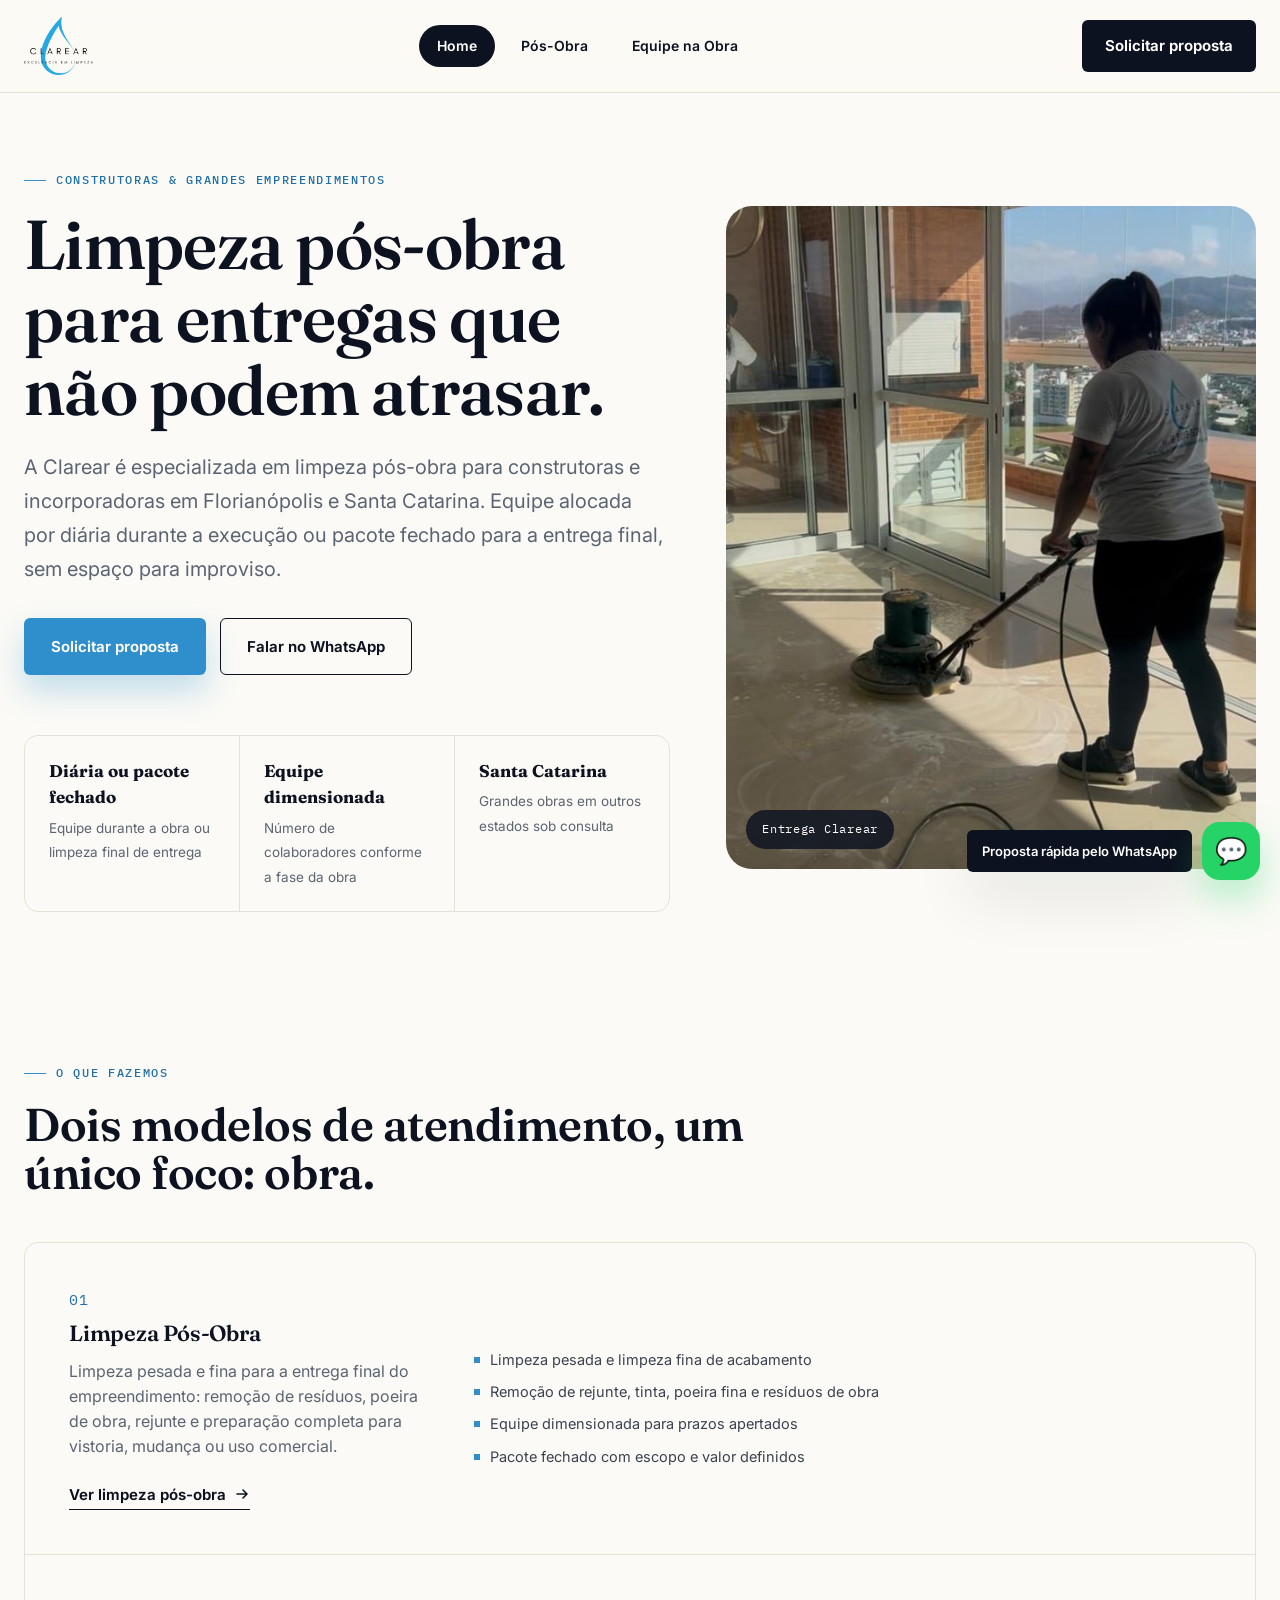
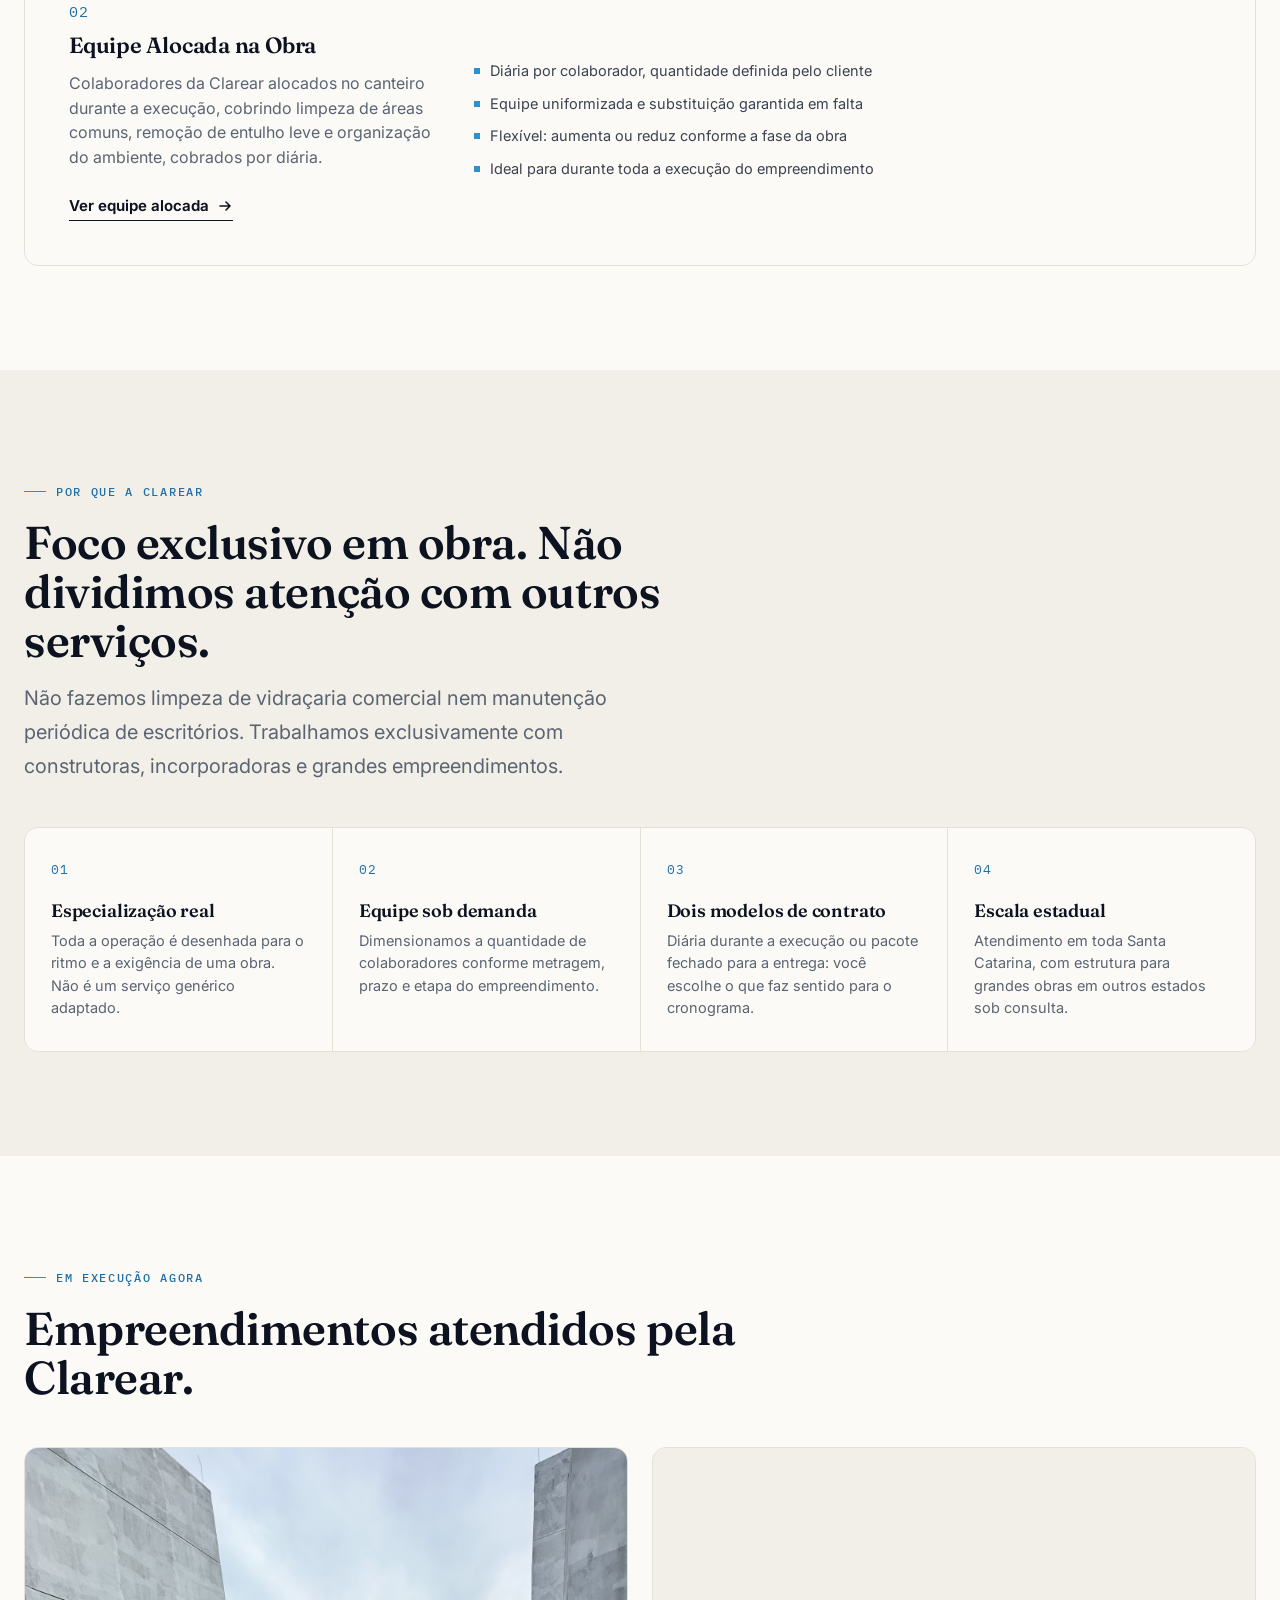
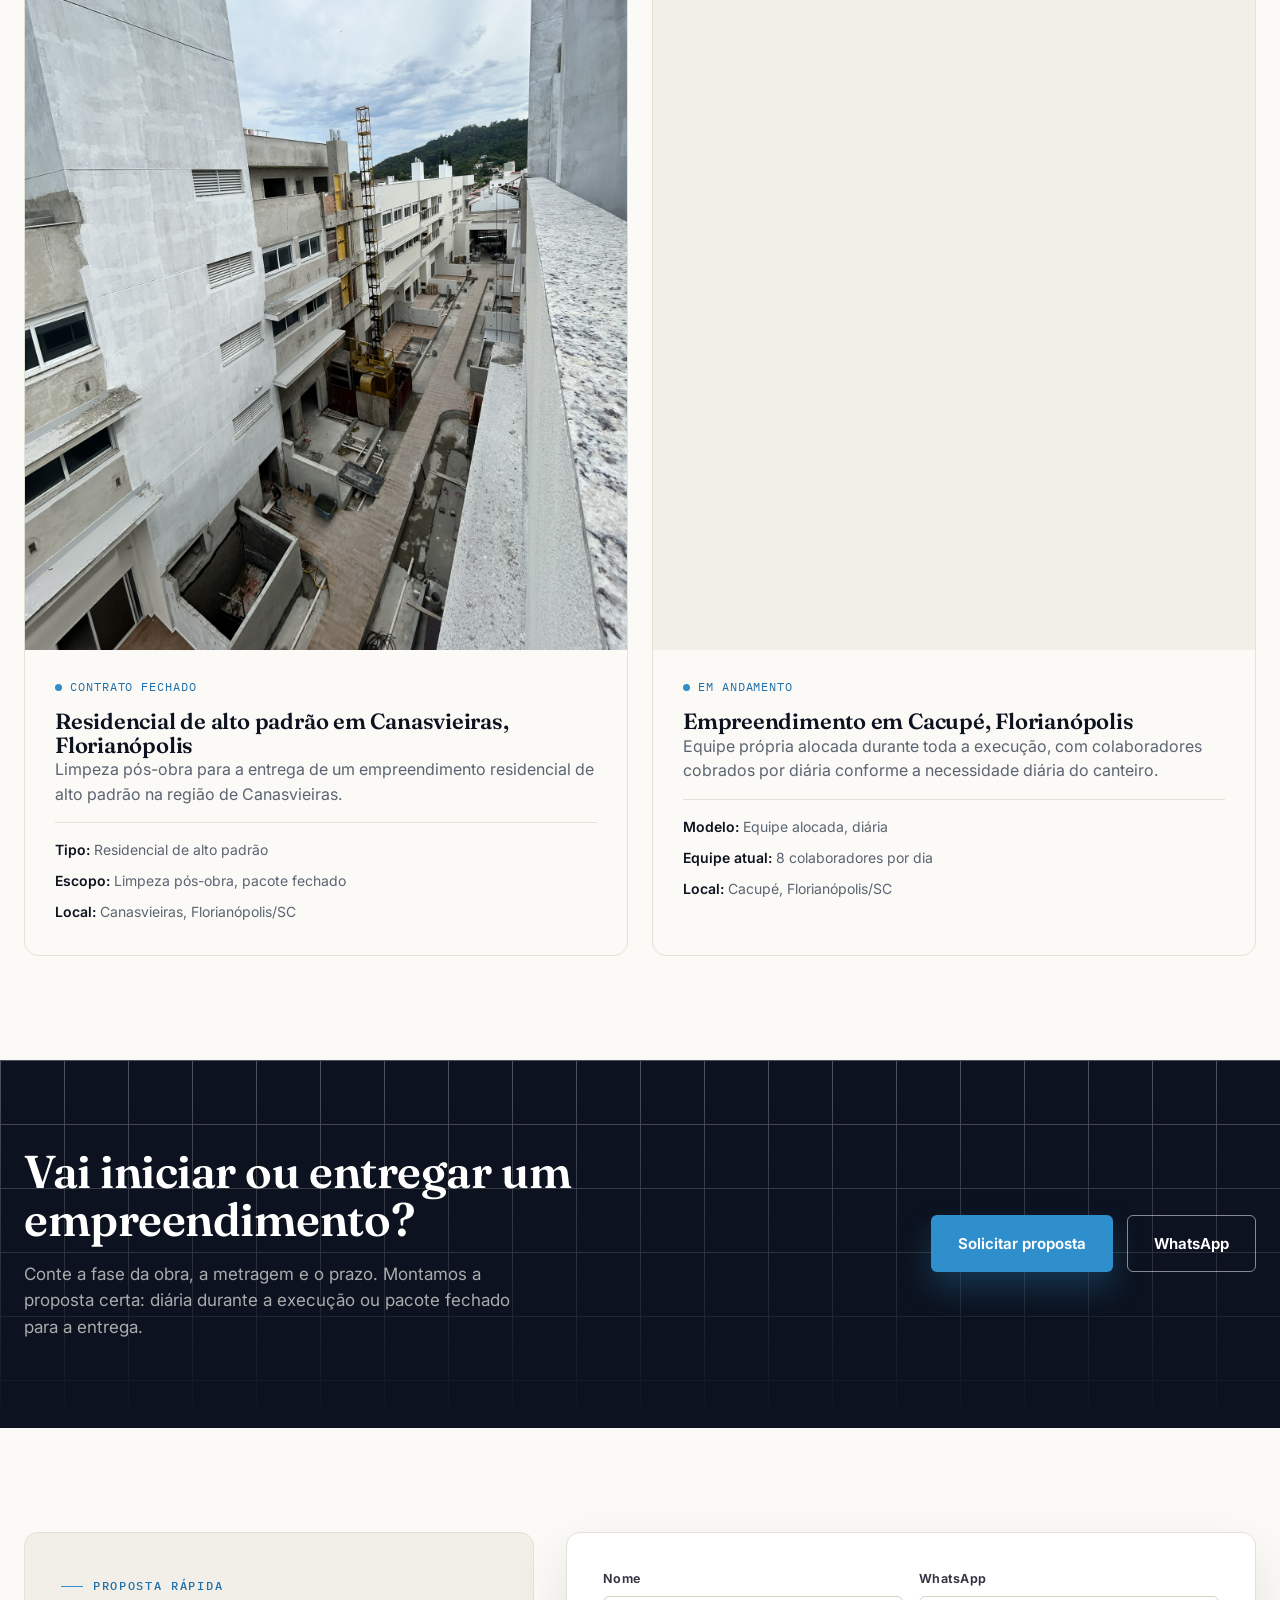
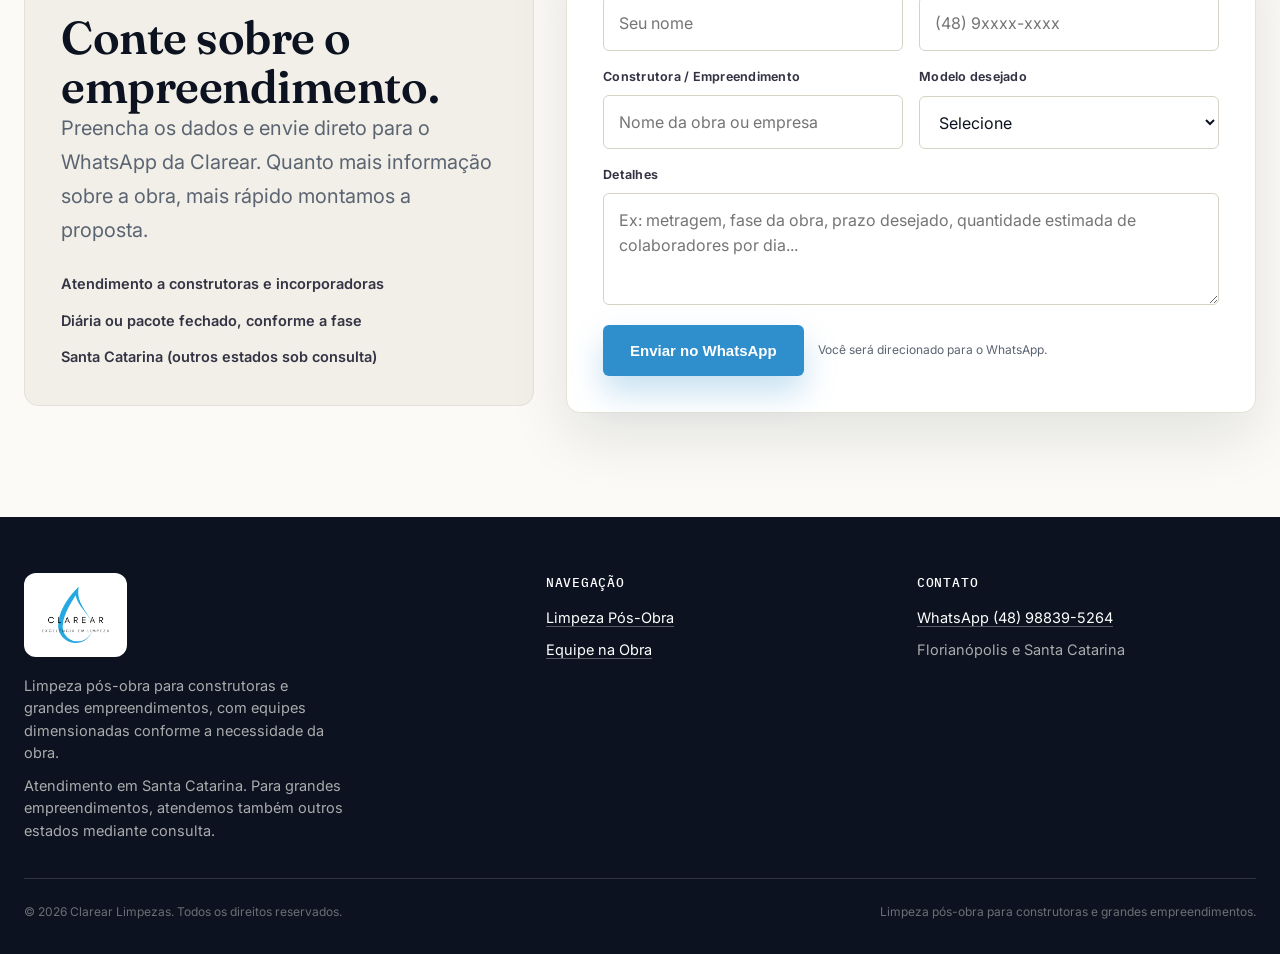
==== commit 100260c5: "up" ====
--- a/index.html
+++ b/index.html
@@ -275,7 +275,7 @@
               <p>Equipe própria alocada durante toda a execução, com colaboradores cobrados por diária conforme a necessidade diária do canteiro.</p>
               <ul class="case-specs">
                 <li><strong>Modelo:</strong> Equipe alocada, diária</li>
-                <li><strong>Equipe atual:</strong> 4 colaboradores por dia</li>
+                <li><strong>Equipe atual:</strong> 8 colaboradores por dia</li>
                 <li><strong>Local:</strong> Cacupé, Florianópolis/SC</li>
               </ul>
             </div>
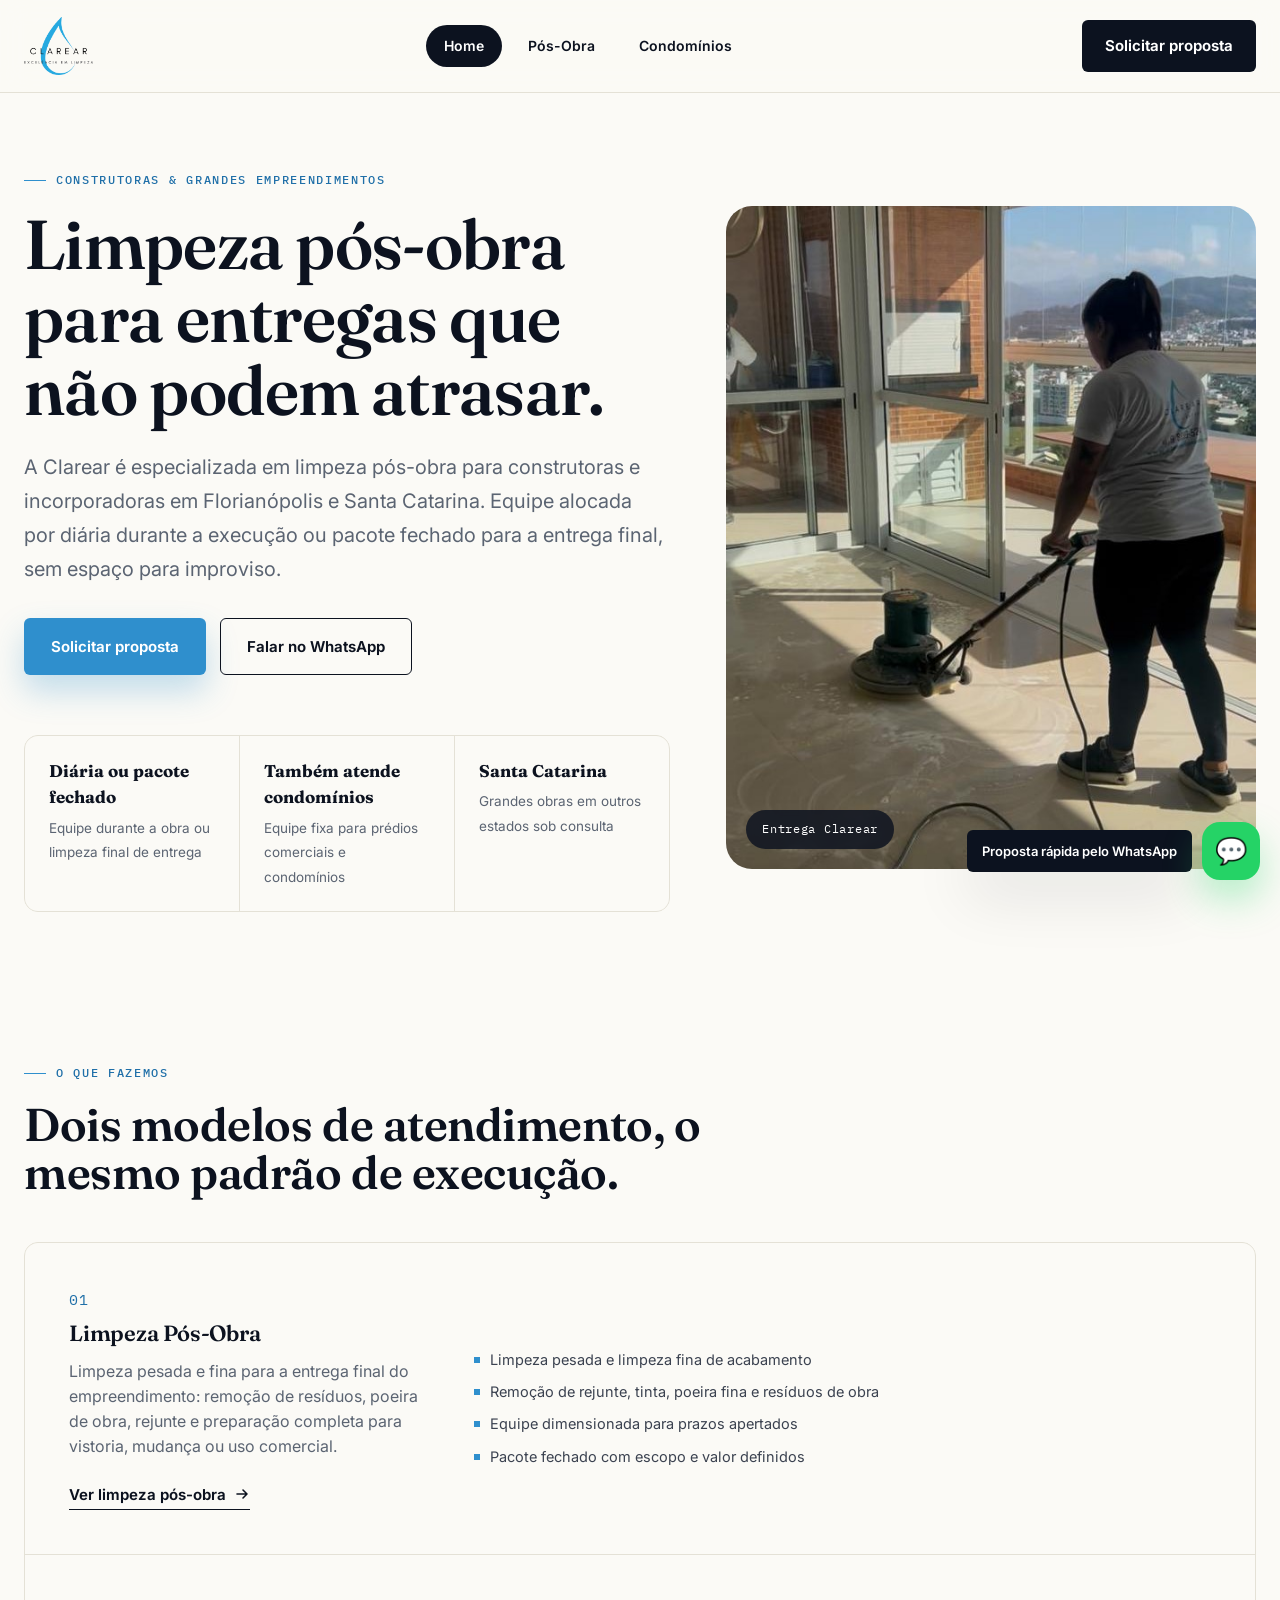
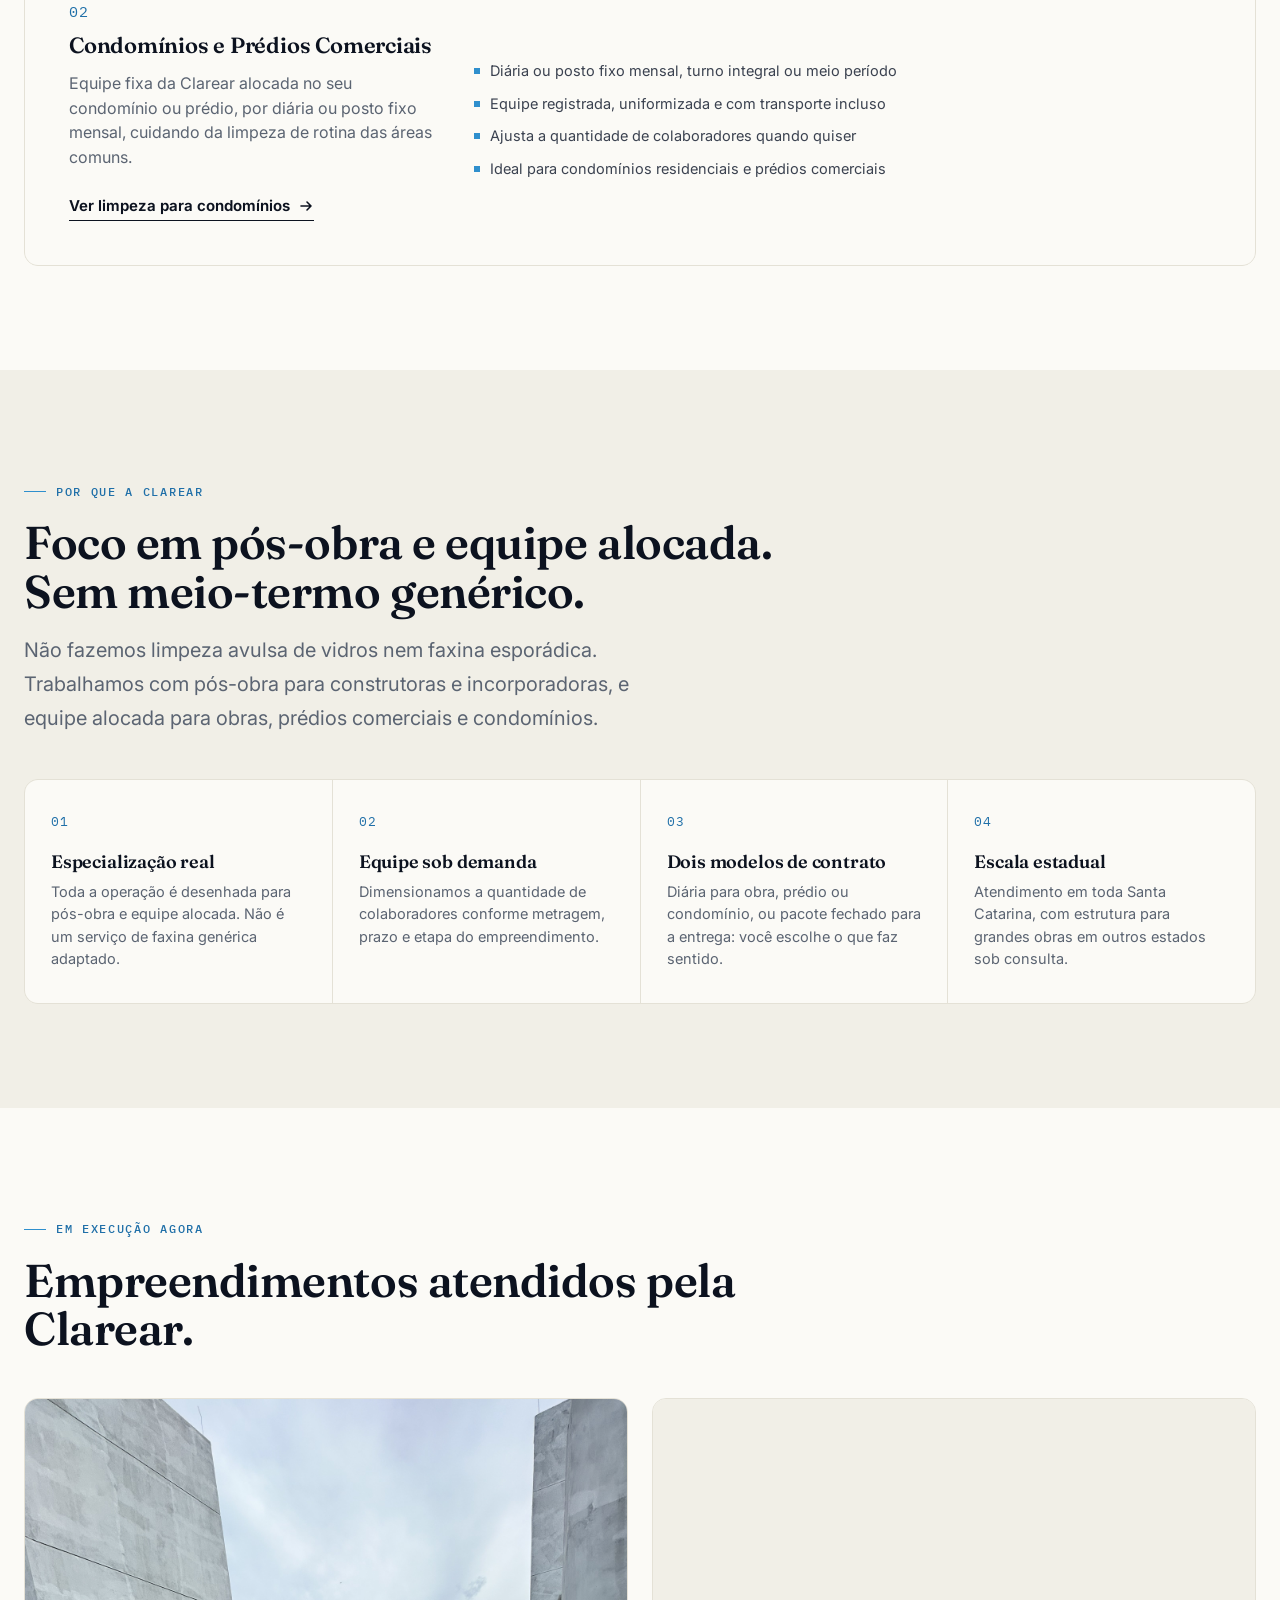
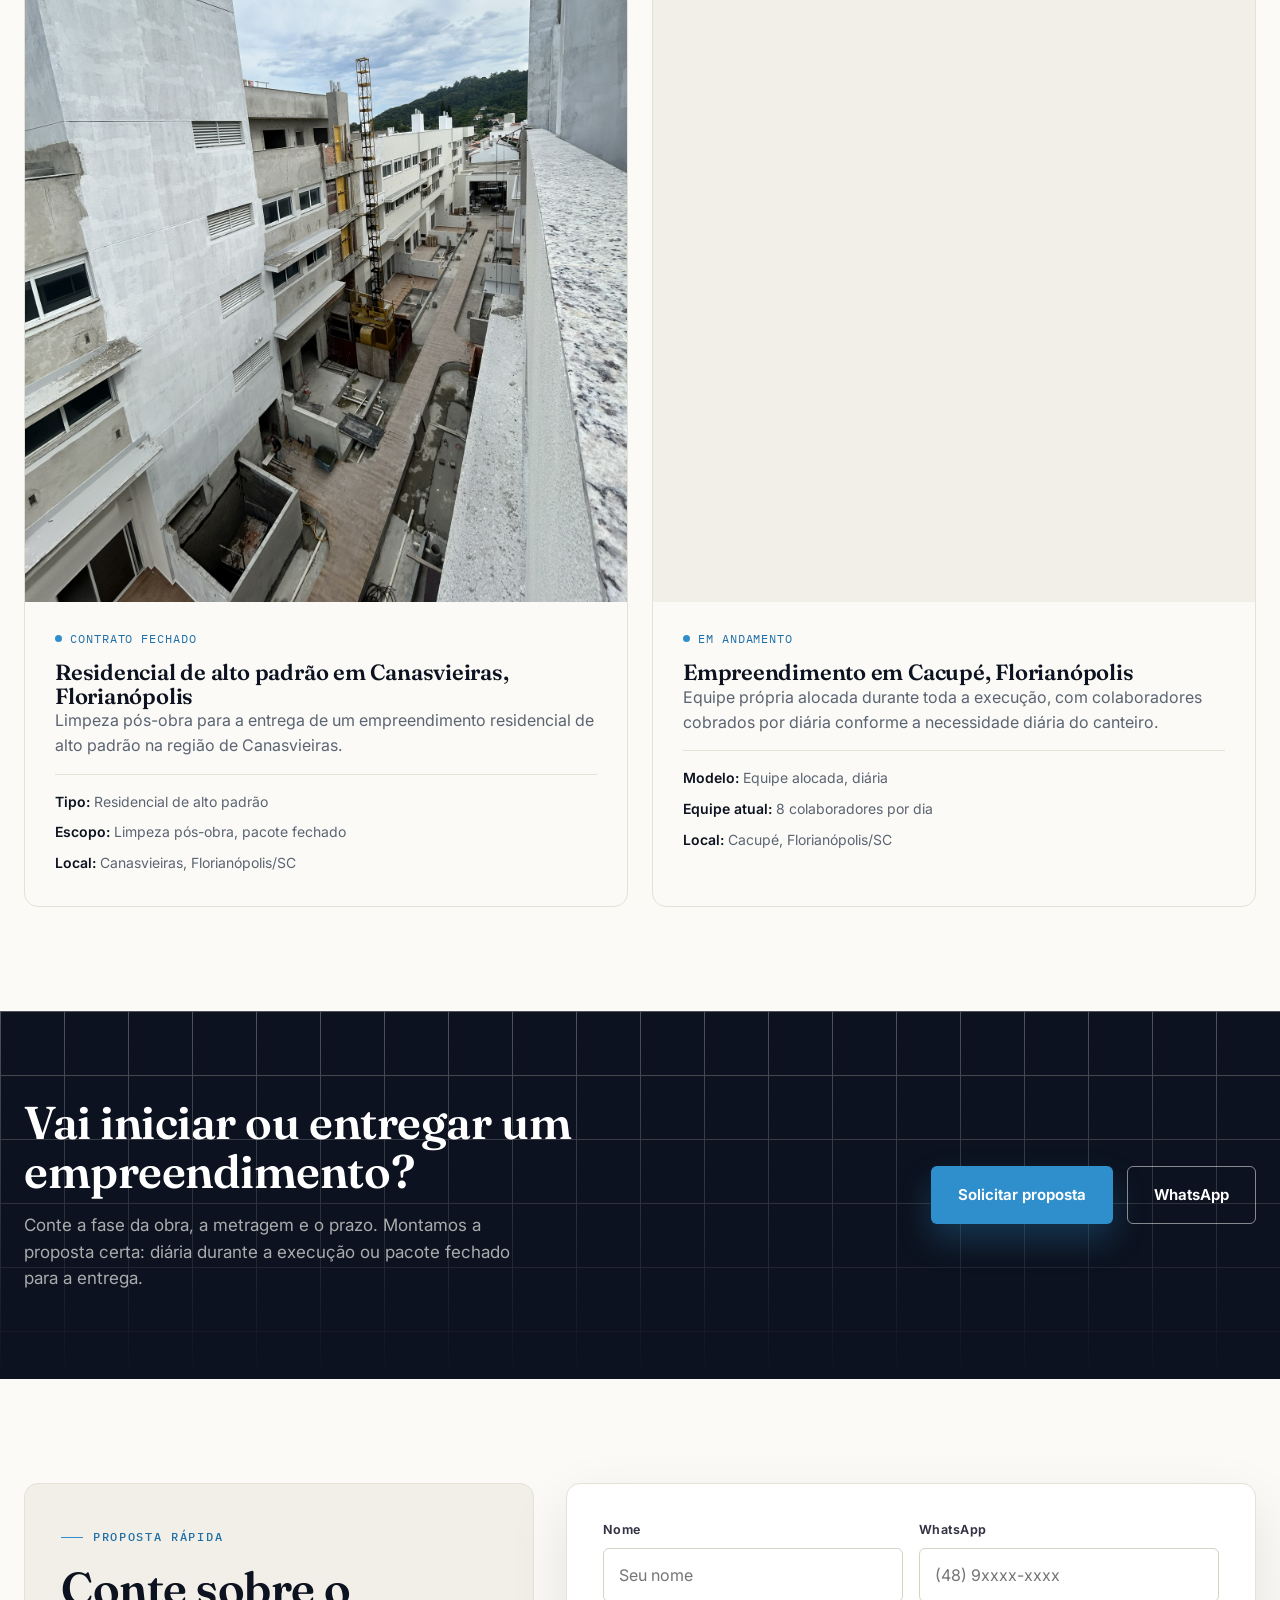
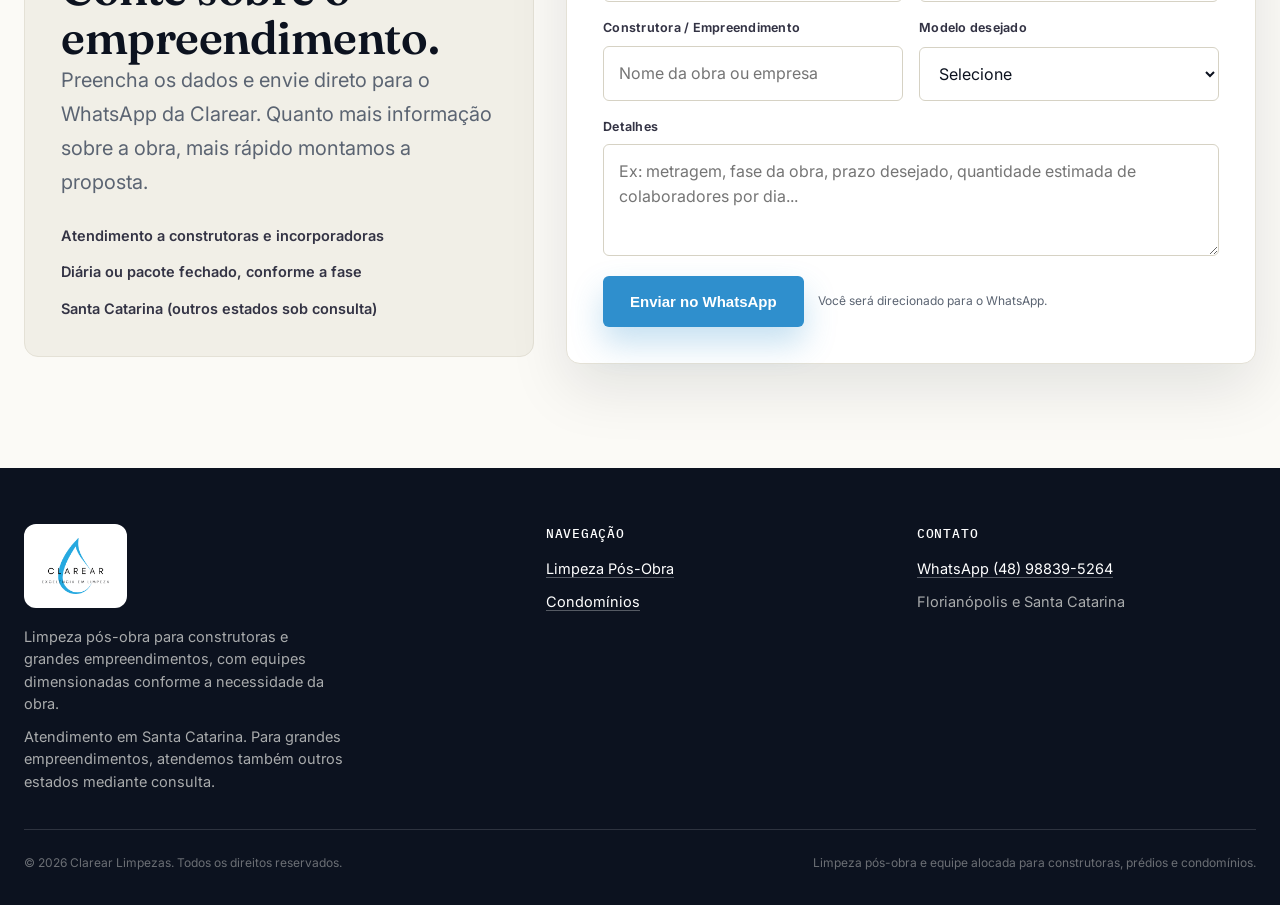
==== commit 45609c50: "app" ====
--- a/index.html
+++ b/index.html
@@ -20,14 +20,14 @@
   <meta name="viewport" content="width=device-width,initial-scale=1">
 
   <title>Clarear | Limpeza Pós-Obra para Construtoras e Grandes Empreendimentos em Florianópolis</title>
-  <meta name="description" content="A Clarear é especializada em limpeza pós-obra para construtoras e grandes empreendimentos em Florianópolis e Santa Catarina. Equipe alocada por diária durante a execução ou pacote fechado para entrega final.">
-  <meta name="keywords" content="limpeza pós obra Florianópolis, limpeza pós obra para construtoras, limpeza de grandes empreendimentos, equipe de limpeza alocada em obra, limpeza pós obra Santa Catarina, limpeza final de obra">
+  <meta name="description" content="A Clarear é especializada em limpeza pós-obra para construtoras e grandes empreendimentos em Florianópolis e Santa Catarina. Equipe alocada por diária para obras, prédios comerciais e condomínios, ou pacote fechado para entrega final.">
+  <meta name="keywords" content="limpeza pós obra Florianópolis, limpeza pós obra para construtoras, limpeza de grandes empreendimentos, equipe de limpeza alocada, colaborador de limpeza para condomínio, limpeza pós obra Santa Catarina, limpeza final de obra">
   <link rel="canonical" href="https://clarearlimpezas.com.br/">
 
   <meta property="og:type" content="website">
   <meta property="og:locale" content="pt_BR">
   <meta property="og:title" content="Clarear | Limpeza Pós-Obra para Construtoras e Grandes Empreendimentos">
-  <meta property="og:description" content="Equipe alocada por diária durante a execução da obra ou pacote fechado para a entrega final. Atendimento a construtoras e incorporadoras em Florianópolis e SC.">
+  <meta property="og:description" content="Equipe alocada por diária para obras, prédios comerciais e condomínios, ou pacote fechado para a entrega final. Atendimento em Florianópolis e SC.">
   <meta property="og:image" content="https://clarearlimpezas.com.br/imagens/PHOTO-2026-06-03-20-26-02.jpg">
   <meta property="og:url" content="https://clarearlimpezas.com.br/">
 
@@ -67,8 +67,8 @@
         "@type": "Offer",
         "itemOffered": {
           "@type": "Service",
-          "name": "Equipe de limpeza alocada em obra (diária)",
-          "url": "https://clarearlimpezas.com.br/equipe-na-obra.html"
+          "name": "Limpeza para condomínios e prédios comerciais",
+          "url": "https://clarearlimpezas.com.br/condominios.html"
         }
       }
     ]
@@ -88,7 +88,7 @@
         <nav class="menu">
           <a href="index.html" class="active">Home</a>
           <a href="pos_obra.html">Pós-Obra</a>
-          <a href="equipe-na-obra.html">Equipe na Obra</a>
+          <a href="condominios.html">Condomínios</a>
         </nav>
 
         <a href="#orcamento" class="btn btn-primary">Solicitar proposta</a>
@@ -106,7 +106,7 @@
 
       <a href="index.html" class="active">Home</a>
       <a href="pos_obra.html">Pós-Obra</a>
-      <a href="equipe-na-obra.html">Equipe na Obra</a>
+      <a href="condominios.html">Condomínios</a>
       <a data-whats="Olá! Vim pelo site da Clarear e gostaria de solicitar uma proposta." target="_blank" rel="noopener">Falar no WhatsApp</a>
     </div>
   </div>
@@ -136,8 +136,8 @@
                 <span>Equipe durante a obra ou limpeza final de entrega</span>
               </div>
               <div class="stat">
-                <strong>Equipe dimensionada</strong>
-                <span>Número de colaboradores conforme a fase da obra</span>
+                <strong>Também atende condomínios</strong>
+                <span>Equipe fixa para prédios comerciais e condomínios</span>
               </div>
               <div class="stat">
                 <strong>Santa Catarina</strong>
@@ -158,7 +158,7 @@
       <div class="container">
         <div class="section-head">
           <div class="kicker">O que fazemos</div>
-          <h2>Dois modelos de atendimento, um único foco: obra.</h2>
+          <h2>Dois modelos de atendimento, o mesmo padrão de execução.</h2>
         </div>
 
         <div class="feature-list">
@@ -184,19 +184,19 @@
           <article class="feature">
             <div>
               <span class="feature-index">02</span>
-              <h3 class="feature-title">Equipe Alocada na Obra</h3>
-              <p>Colaboradores da Clarear alocados no canteiro durante a execução, cobrindo limpeza de áreas comuns, remoção de entulho leve e organização do ambiente, cobrados por diária.</p>
-              <a class="btn-arrow" href="equipe-na-obra.html">
-                Ver equipe alocada
+              <h3 class="feature-title">Condomínios e Prédios Comerciais</h3>
+              <p>Equipe fixa da Clarear alocada no seu condomínio ou prédio, por diária ou posto fixo mensal, cuidando da limpeza de rotina das áreas comuns.</p>
+              <a class="btn-arrow" href="condominios.html">
+                Ver limpeza para condomínios
                 <svg width="16" height="16" viewBox="0 0 16 16" fill="none"><path d="M3 8h10M9 4l4 4-4 4" stroke="currentColor" stroke-width="1.6" stroke-linecap="round" stroke-linejoin="round"/></svg>
               </a>
             </div>
 
             <ul>
-              <li>Diária por colaborador, quantidade definida pelo cliente</li>
-              <li>Equipe uniformizada e substituição garantida em falta</li>
-              <li>Flexível: aumenta ou reduz conforme a fase da obra</li>
-              <li>Ideal para durante toda a execução do empreendimento</li>
+              <li>Diária ou posto fixo mensal, turno integral ou meio período</li>
+              <li>Equipe registrada, uniformizada e com transporte incluso</li>
+              <li>Ajusta a quantidade de colaboradores quando quiser</li>
+              <li>Ideal para condomínios residenciais e prédios comerciais</li>
             </ul>
           </article>
         </div>
@@ -207,15 +207,15 @@
       <div class="container">
         <div class="section-head">
           <div class="kicker">Por que a Clarear</div>
-          <h2>Foco exclusivo em obra. Não dividimos atenção com outros serviços.</h2>
-          <p class="lede">Não fazemos limpeza de vidraçaria comercial nem manutenção periódica de escritórios. Trabalhamos exclusivamente com construtoras, incorporadoras e grandes empreendimentos.</p>
+          <h2>Foco em pós-obra e equipe alocada. Sem meio-termo genérico.</h2>
+          <p class="lede">Não fazemos limpeza avulsa de vidros nem faxina esporádica. Trabalhamos com pós-obra para construtoras e incorporadoras, e equipe alocada para obras, prédios comerciais e condomínios.</p>
         </div>
 
         <div class="diff-grid">
           <div class="diff">
             <span class="num">01</span>
             <h3>Especialização real</h3>
-            <p>Toda a operação é desenhada para o ritmo e a exigência de uma obra. Não é um serviço genérico adaptado.</p>
+            <p>Toda a operação é desenhada para pós-obra e equipe alocada. Não é um serviço de faxina genérica adaptado.</p>
           </div>
 
           <div class="diff">
@@ -227,7 +227,7 @@
           <div class="diff">
             <span class="num">03</span>
             <h3>Dois modelos de contrato</h3>
-            <p>Diária durante a execução ou pacote fechado para a entrega: você escolhe o que faz sentido para o cronograma.</p>
+            <p>Diária para obra, prédio ou condomínio, ou pacote fechado para a entrega: você escolhe o que faz sentido.</p>
           </div>
 
           <div class="diff">
@@ -338,7 +338,8 @@
                 <select id="service" data-field="Modelo" required>
                   <option value="" selected disabled>Selecione</option>
                   <option>Limpeza Pós-Obra (pacote fechado)</option>
-                  <option>Equipe Alocada na Obra (diária)</option>
+                  <option>Equipe alocada durante a obra (diária)</option>
+                  <option>Limpeza para condomínio ou prédio comercial</option>
                   <option>Ainda não sei, quero uma orientação</option>
                 </select>
               </div>
@@ -373,7 +374,7 @@
           <strong>Navegação</strong>
           <ul class="flist">
             <li><a class="link" href="pos_obra.html">Limpeza Pós-Obra</a></li>
-            <li><a class="link" href="equipe-na-obra.html">Equipe na Obra</a></li>
+            <li><a class="link" href="condominios.html">Condomínios</a></li>
           </ul>
         </div>
 
@@ -388,7 +389,7 @@
 
       <div class="copy">
         <span>© <span id="year"></span> Clarear Limpezas. Todos os direitos reservados.</span>
-        <span>Limpeza pós-obra para construtoras e grandes empreendimentos.</span>
+        <span>Limpeza pós-obra e equipe alocada para construtoras, prédios e condomínios.</span>
       </div>
     </div>
   </footer>
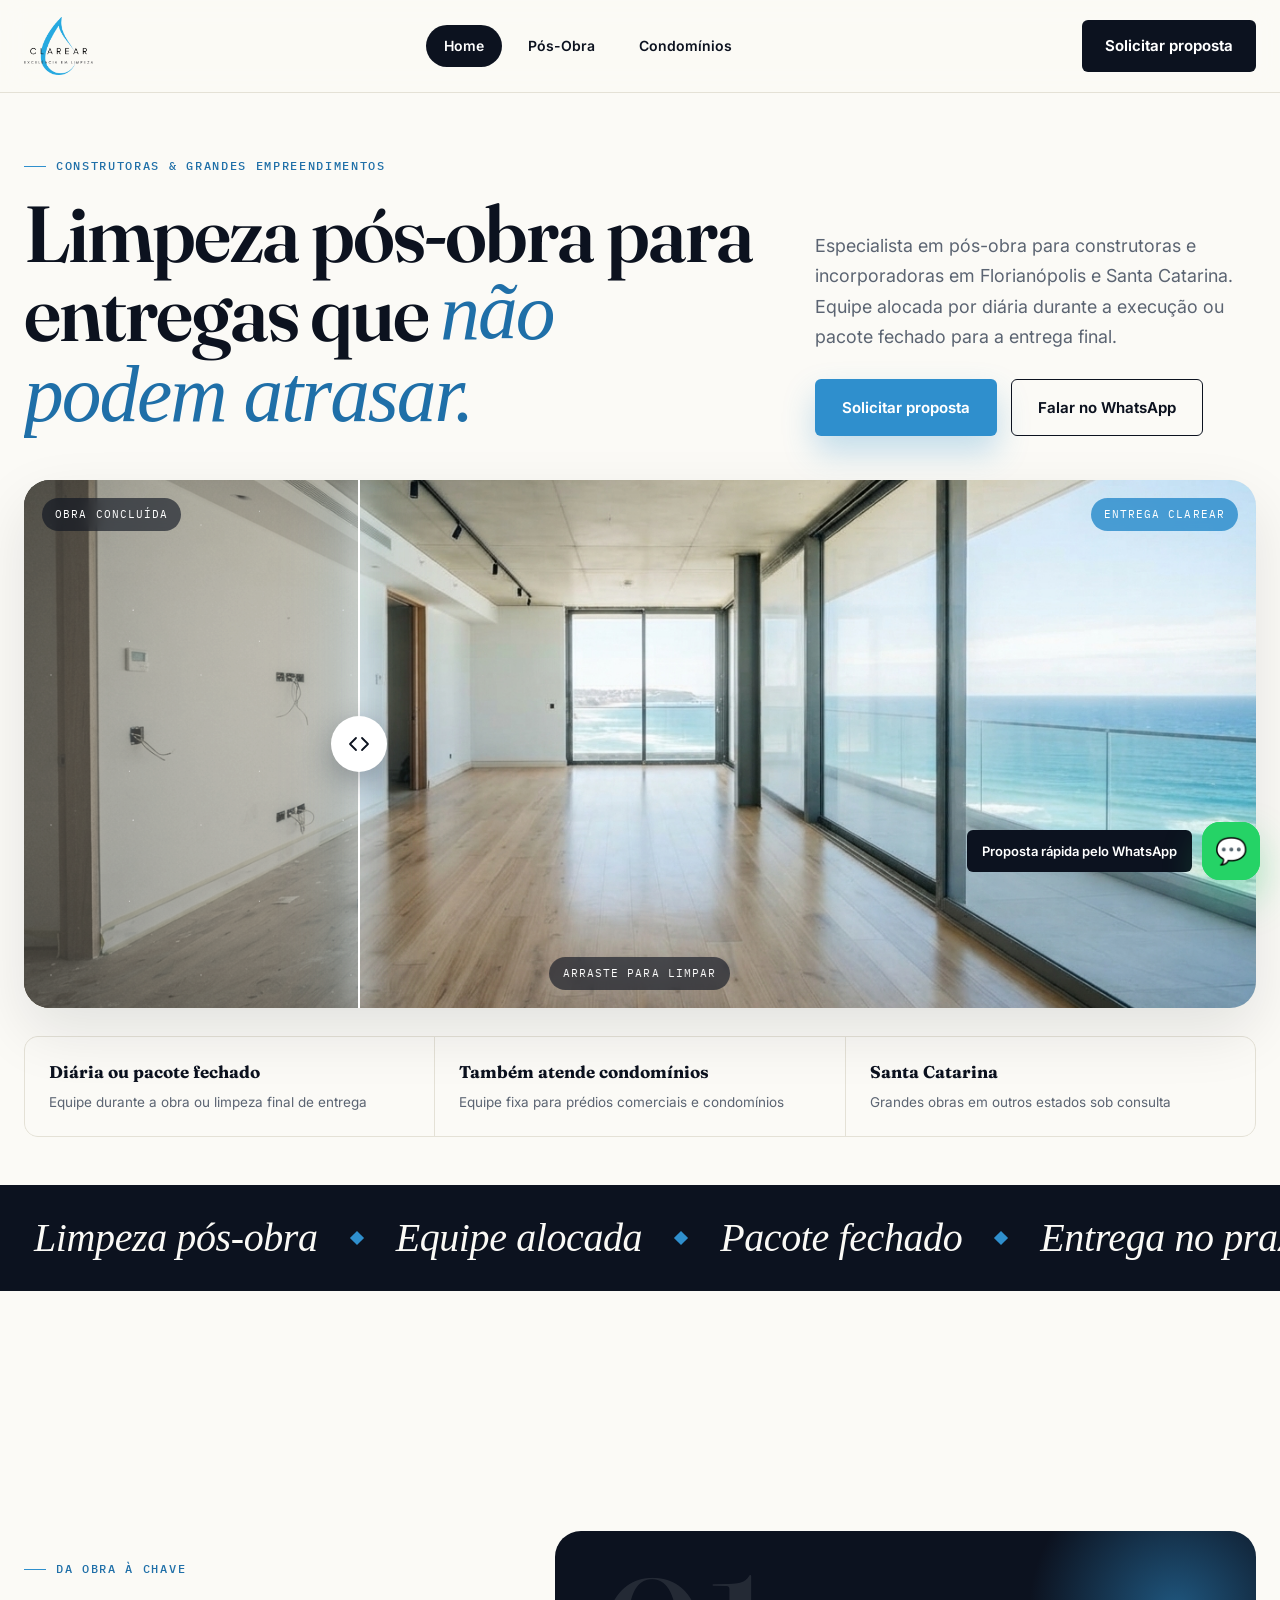
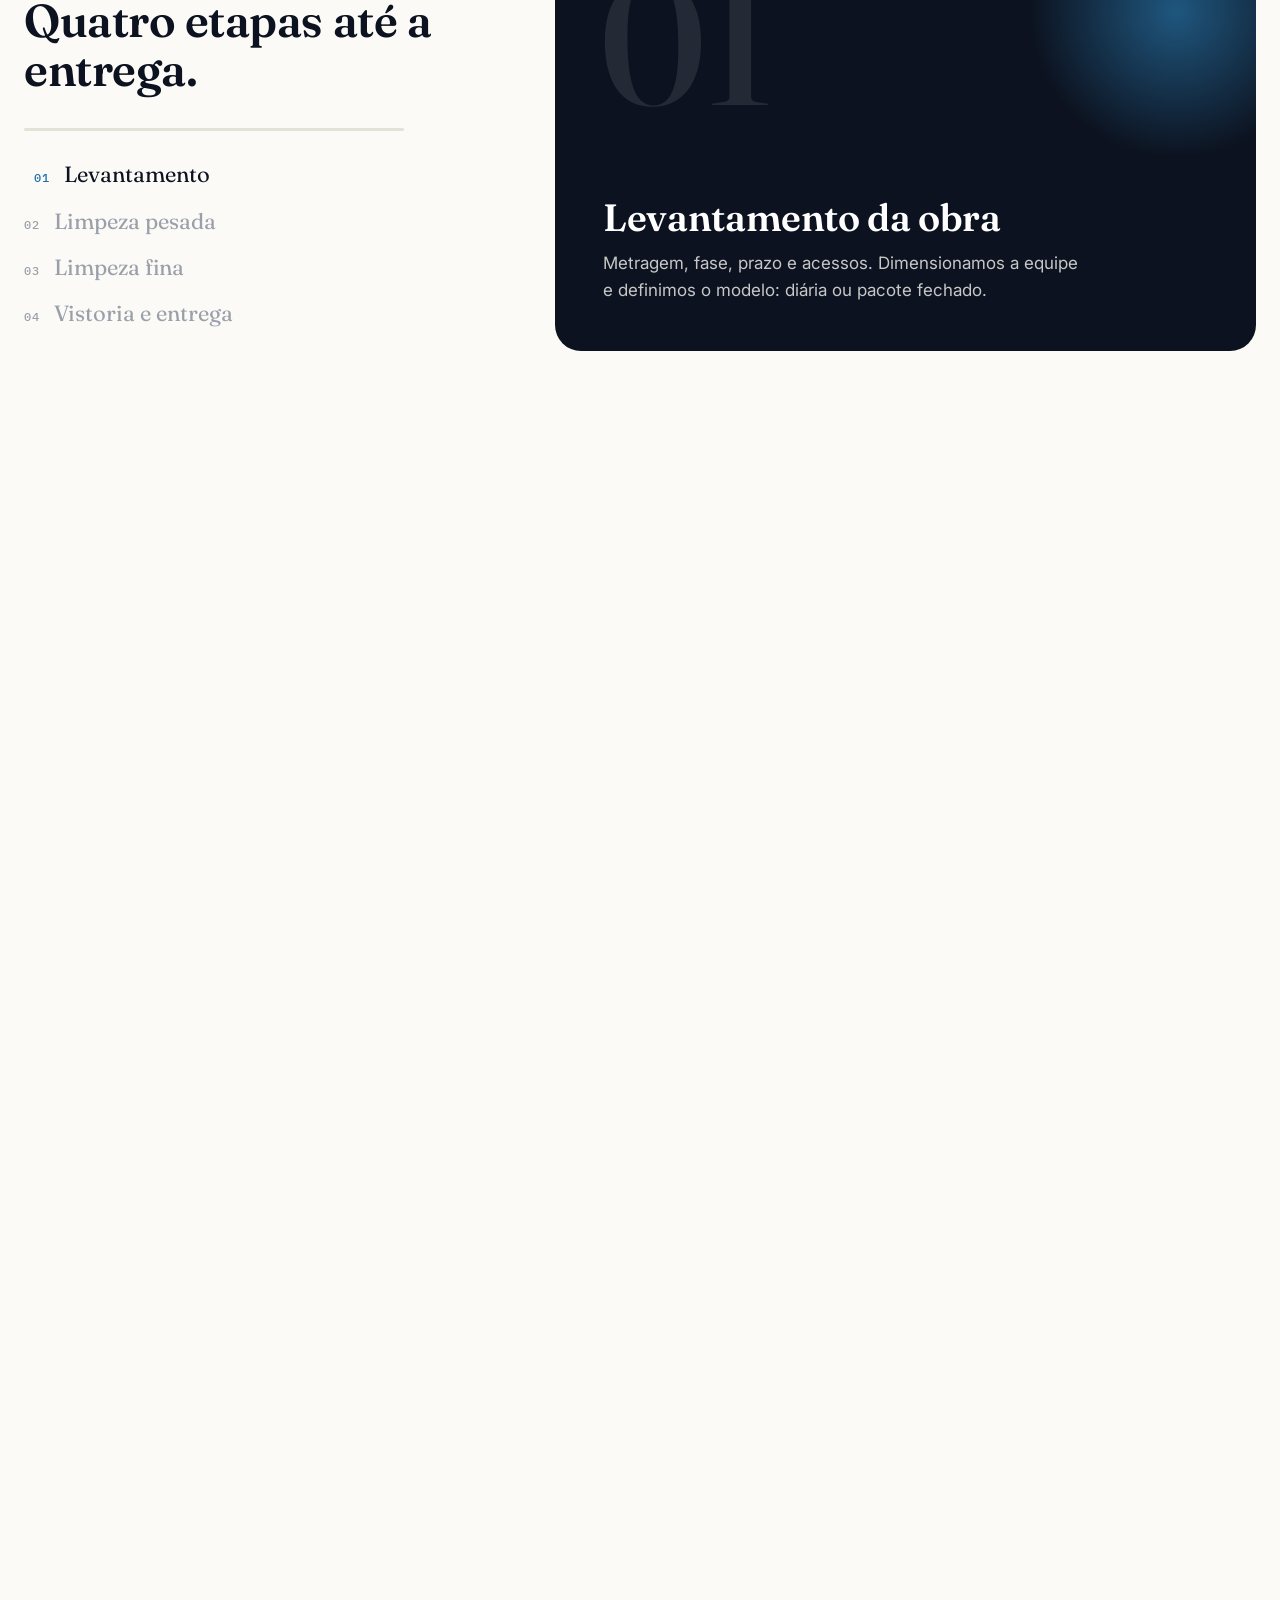
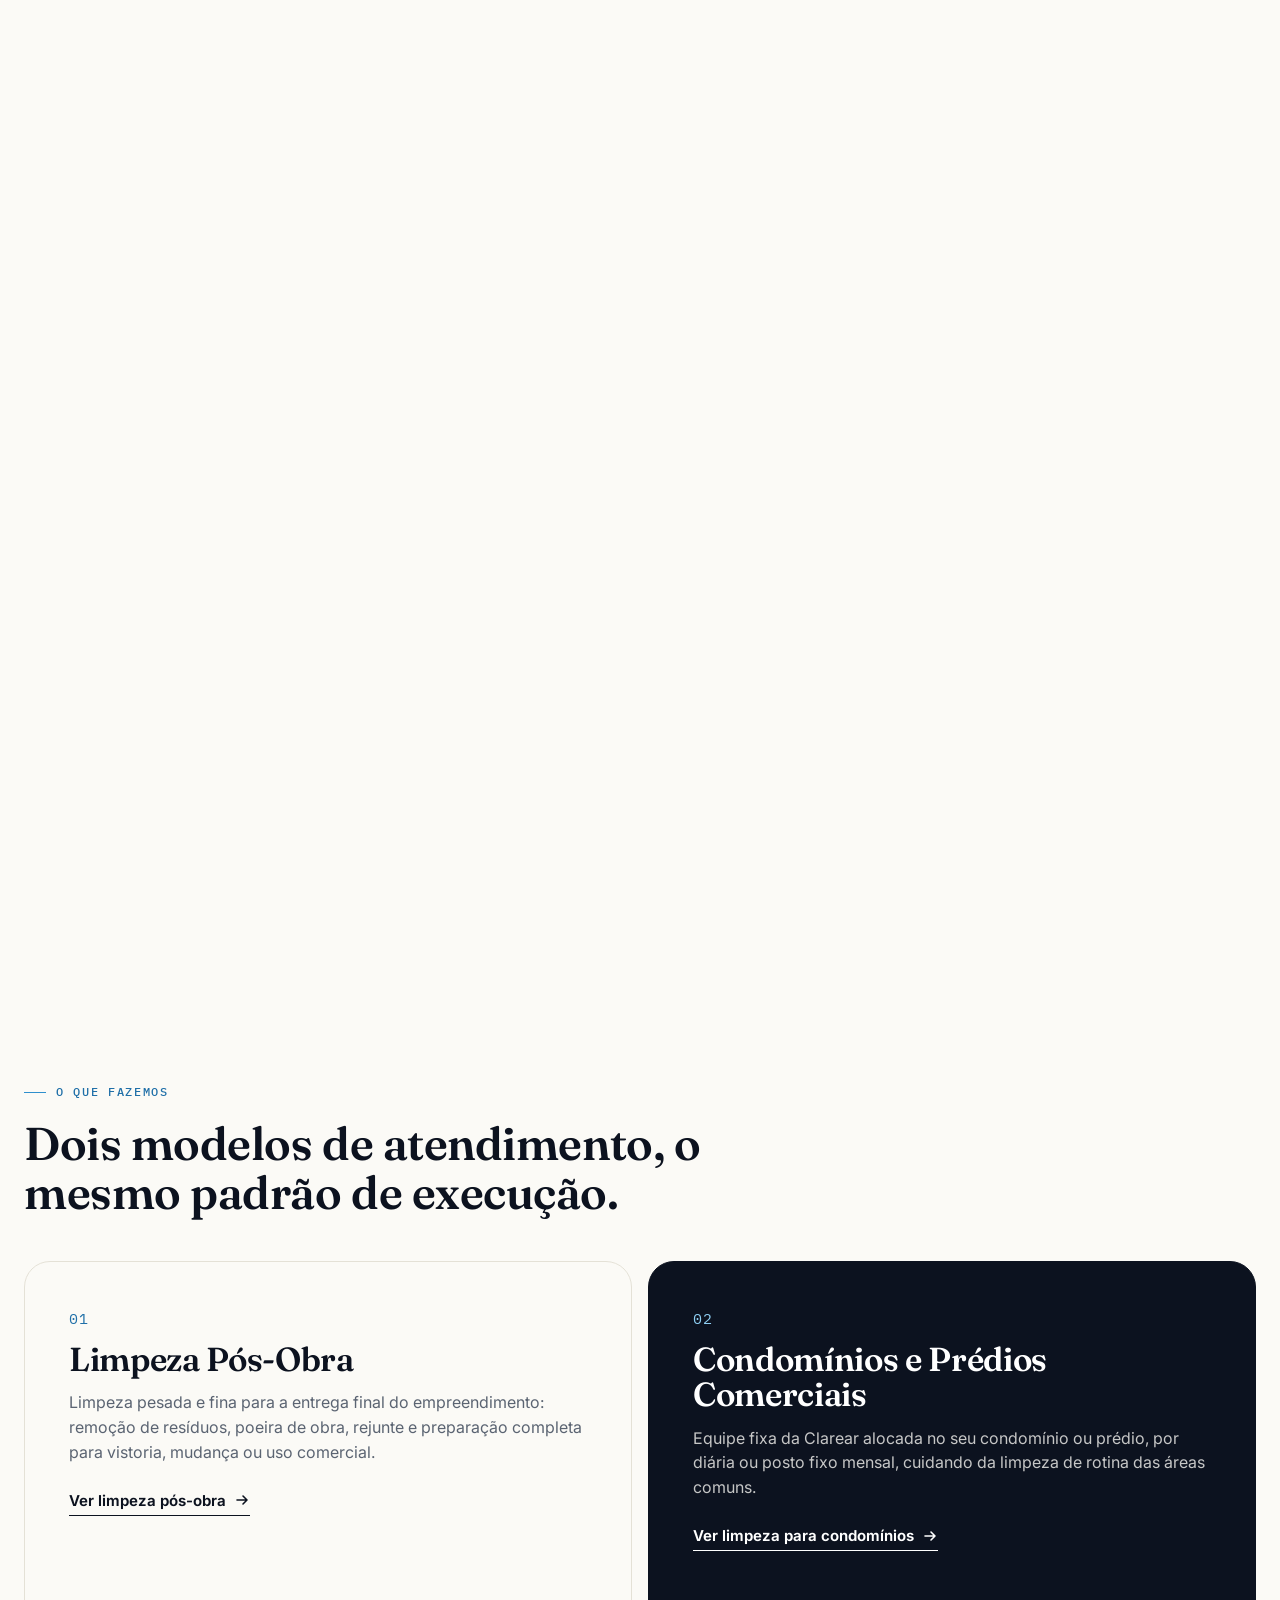
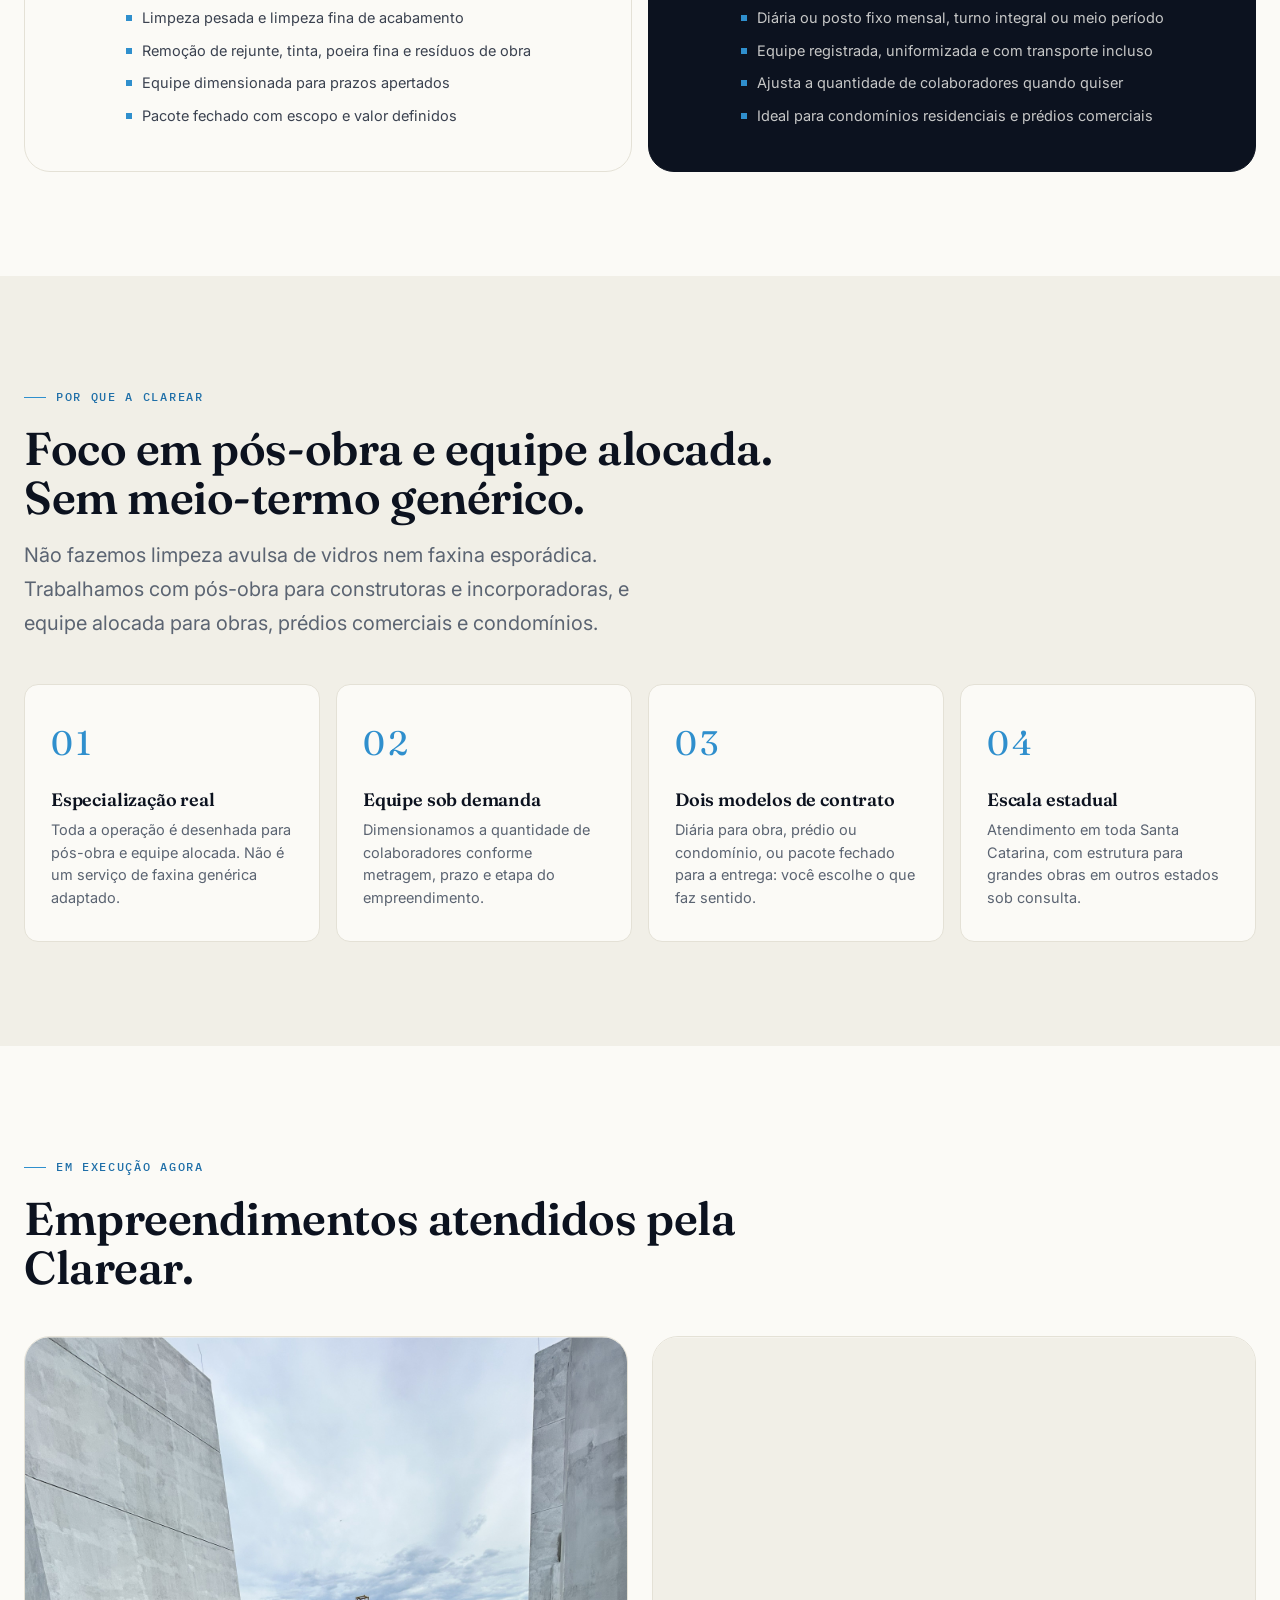
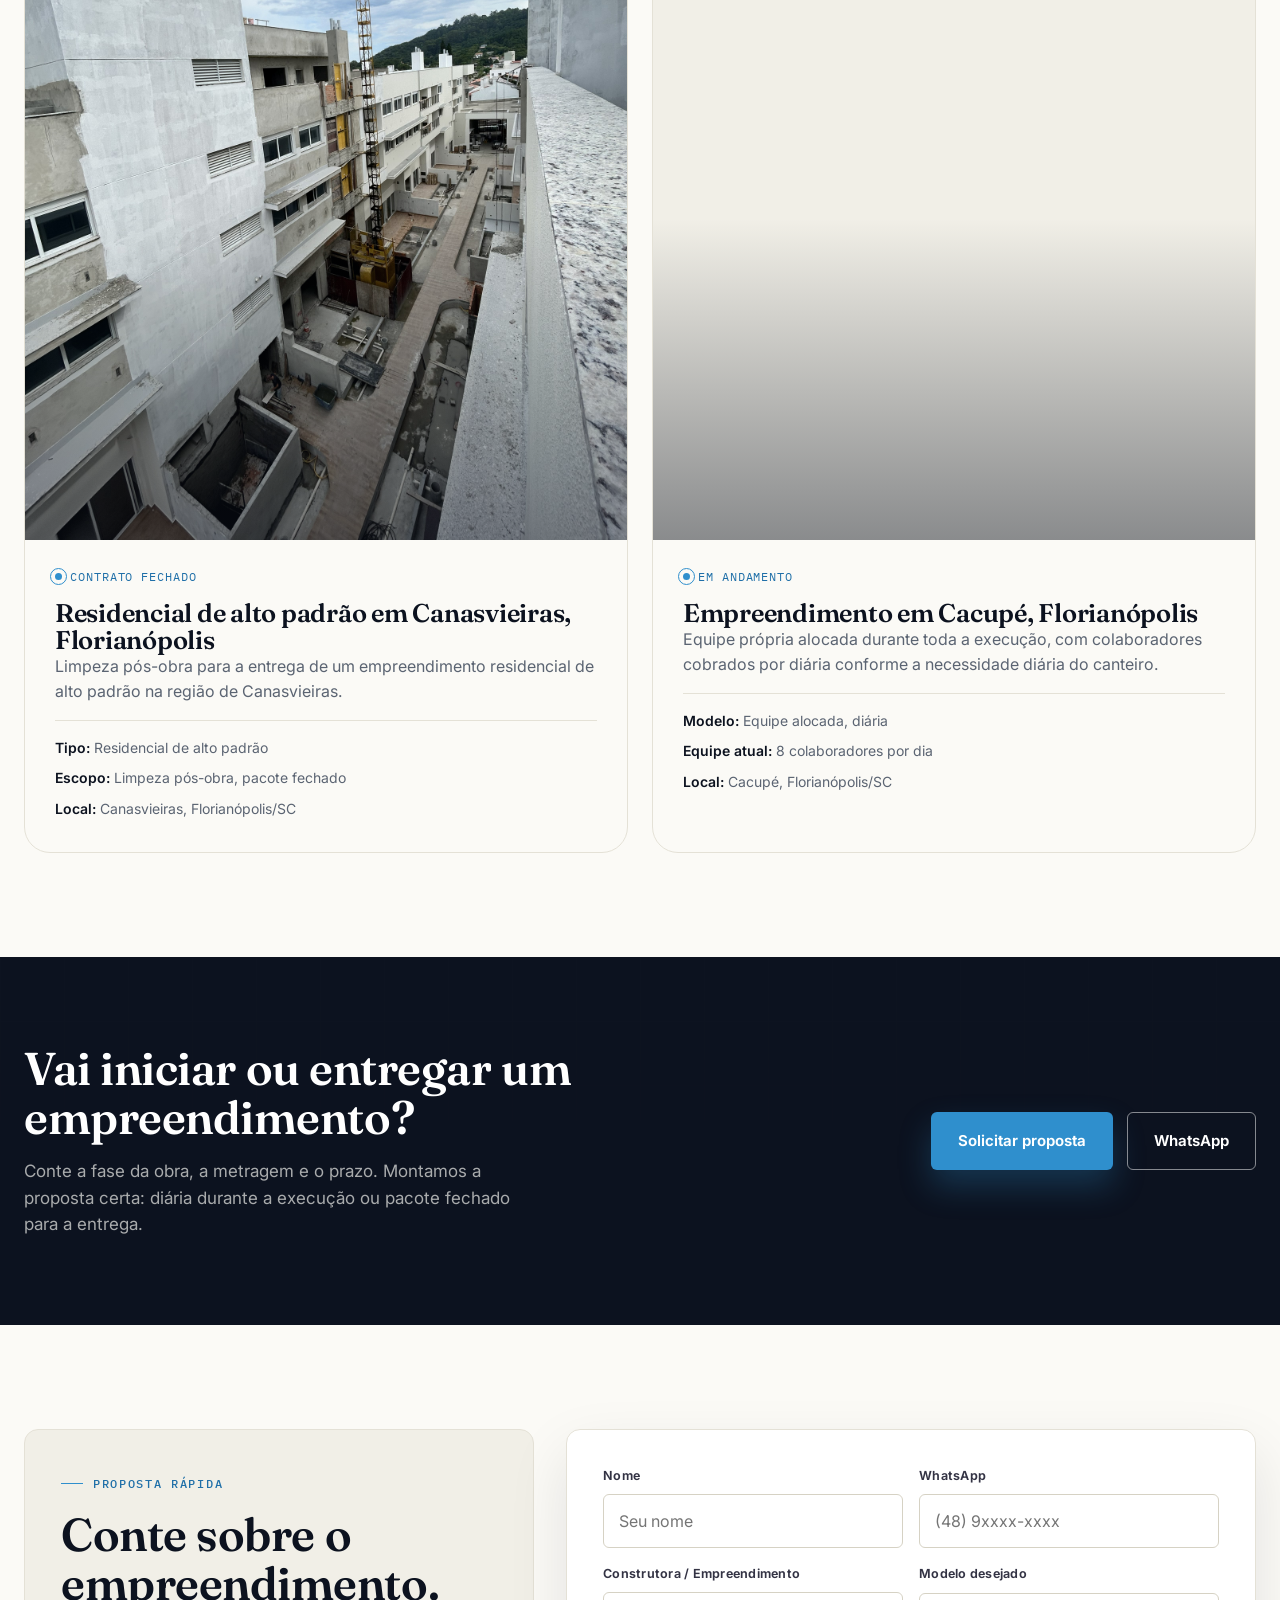
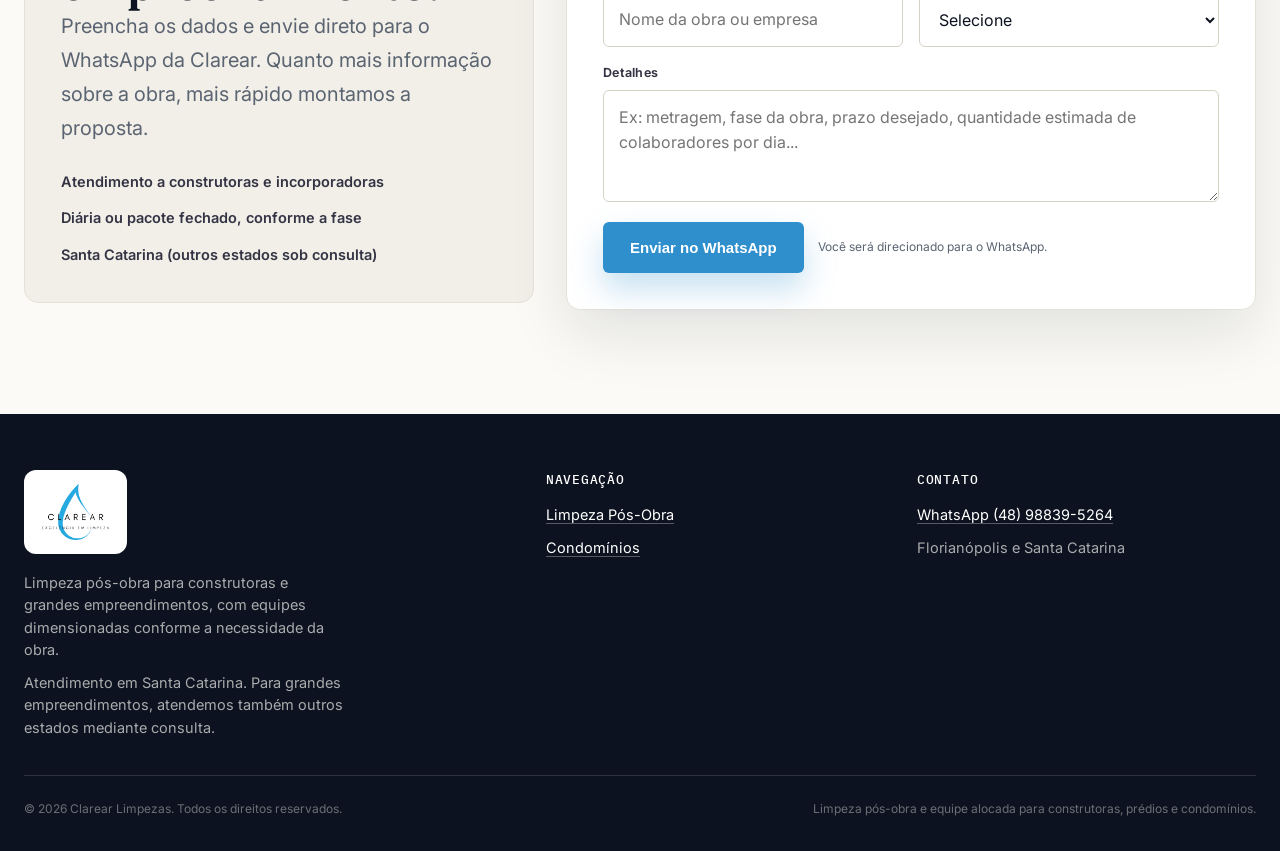
==== commit bb078033: "Novo Layout" ====
--- a/index.html
+++ b/index.html
@@ -38,6 +38,8 @@
   <link href="https://fonts.googleapis.com/css2?family=Fraunces:ital,opsz,wght@0,9..144,500;0,9..144,600;1,9..144,500&family=IBM+Plex+Mono:wght@500&family=Inter:wght@400;500;600;700&display=swap" rel="stylesheet">
 
   <link rel="stylesheet" href="css/style.css">
+  <link rel="stylesheet" href="css/motion.css">
+  <link rel="stylesheet" href="css/morph.css">
 
   <script type="application/ld+json">
   {
@@ -113,42 +115,97 @@
 
   <main>
 
-    <section class="hero" id="inicio">
-      <div class="container">
-        <div class="hero-grid">
-          <div class="hero-text">
+    <section class="hero hero-x" id="inicio">
+      <div class="container">
+        <div class="hero-x-top">
+          <div>
             <div class="kicker">Construtoras &amp; grandes empreendimentos</div>
-
-            <h1>Limpeza pós-obra para entregas que não podem atrasar.</h1>
-
+            <h1>Limpeza pós-obra para entregas que <em>não podem atrasar.</em></h1>
+          </div>
+
+          <div class="hero-x-side">
             <p class="lede">
-              A Clarear é especializada em limpeza pós-obra para construtoras e incorporadoras em Florianópolis e Santa Catarina. Equipe alocada por diária durante a execução ou pacote fechado para a entrega final, sem espaço para improviso.
+              Especialista em pós-obra para construtoras e incorporadoras em Florianópolis e Santa Catarina. Equipe alocada por diária durante a execução ou pacote fechado para a entrega final.
             </p>
-
             <div class="actions">
-              <a class="btn btn-accent" href="#orcamento">Solicitar proposta</a>
-              <a class="btn btn-outline" data-whats="Olá! Vim pelo site da Clarear e gostaria de solicitar uma proposta para o meu empreendimento." target="_blank" rel="noopener">Falar no WhatsApp</a>
-            </div>
-
-            <div class="stat-row">
-              <div class="stat">
-                <strong>Diária ou pacote fechado</strong>
-                <span>Equipe durante a obra ou limpeza final de entrega</span>
-              </div>
-              <div class="stat">
-                <strong>Também atende condomínios</strong>
-                <span>Equipe fixa para prédios comerciais e condomínios</span>
-              </div>
-              <div class="stat">
-                <strong>Santa Catarina</strong>
-                <span>Grandes obras em outros estados sob consulta</span>
-              </div>
-            </div>
-          </div>
-
-          <div class="hero-frame">
-            <img src="imagens/PHOTO-2026-06-03-20-26-02.jpg" alt="Equipe Clarear realizando limpeza pós-obra em empreendimento de alto padrão em Florianópolis">
-            <span class="tag">Entrega Clarear</span>
+              <a class="btn btn-accent magnet" href="#orcamento">Solicitar proposta</a>
+              <a class="btn btn-outline magnet" data-whats="Olá! Vim pelo site da Clarear e gostaria de solicitar uma proposta para o meu empreendimento." target="_blank" rel="noopener">Falar no WhatsApp</a>
+            </div>
+          </div>
+        </div>
+
+        <div class="ba" id="ba">
+          <img class="ba-img ba-after" src="imagens/depois.png" alt="Ambiente entregue após a limpeza pós-obra da Clarear" draggable="false">
+          <div class="ba-before">
+            <img class="ba-img" src="imagens/antes.png" alt="Mesmo ambiente com poeira e resíduos de obra, antes da limpeza" draggable="false">
+          </div>
+          <span class="ba-label ba-l-before">Obra concluída</span>
+          <span class="ba-label ba-l-after">Entrega Clarear</span>
+          <div class="ba-handle" aria-hidden="true"><span><svg width="22" height="22" viewBox="0 0 22 22" fill="none"><path d="M8 5l-6 6 6 6M14 5l6 6-6 6" stroke="currentColor" stroke-width="1.8" stroke-linecap="round" stroke-linejoin="round"/></svg></span></div>
+          <input class="ba-range" type="range" min="0" max="100" value="50" aria-label="Arraste para comparar o antes e o depois da limpeza">
+          <span class="ba-hint">Arraste para limpar</span>
+        </div>
+
+        <div class="stat-row">
+          <div class="stat">
+            <strong>Diária ou pacote fechado</strong>
+            <span>Equipe durante a obra ou limpeza final de entrega</span>
+          </div>
+          <div class="stat">
+            <strong>Também atende condomínios</strong>
+            <span>Equipe fixa para prédios comerciais e condomínios</span>
+          </div>
+          <div class="stat">
+            <strong>Santa Catarina</strong>
+            <span>Grandes obras em outros estados sob consulta</span>
+          </div>
+        </div>
+      </div>
+    </section>
+
+    <div class="marquee" aria-hidden="true">
+      <div class="marquee-track">
+        <span>Limpeza pós-obra</span><i></i><span>Equipe alocada</span><i></i><span>Pacote fechado</span><i></i><span>Entrega no prazo</span><i></i><span>Condomínios</span><i></i><span>Florianópolis &amp; SC</span><i></i>
+        <span>Limpeza pós-obra</span><i></i><span>Equipe alocada</span><i></i><span>Pacote fechado</span><i></i><span>Entrega no prazo</span><i></i><span>Condomínios</span><i></i><span>Florianópolis &amp; SC</span><i></i>
+      </div>
+    </div>
+
+    <section class="scrub" id="processo">
+      <div class="scrub-pin">
+        <div class="container scrub-grid">
+          <div class="scrub-left">
+            <div class="kicker">Da obra à chave</div>
+            <h2>Quatro etapas até a entrega.</h2>
+            <div class="scrub-meter" aria-hidden="true"><span></span></div>
+            <ol class="scrub-steps">
+              <li class="on"><b>01</b> Levantamento</li>
+              <li><b>02</b> Limpeza pesada</li>
+              <li><b>03</b> Limpeza fina</li>
+              <li><b>04</b> Vistoria e entrega</li>
+            </ol>
+          </div>
+
+          <div class="scrub-stage">
+            <div class="scrub-card on">
+              <span class="scrub-n">01</span>
+              <h3>Levantamento da obra</h3>
+              <p>Metragem, fase, prazo e acessos. Dimensionamos a equipe e definimos o modelo: diária ou pacote fechado.</p>
+            </div>
+            <div class="scrub-card">
+              <span class="scrub-n">02</span>
+              <h3>Limpeza pesada</h3>
+              <p>Remoção de entulho fino, resíduos, respingos de tinta e rejunte, antes de qualquer acabamento fino.</p>
+            </div>
+            <div class="scrub-card">
+              <span class="scrub-n">03</span>
+              <h3>Limpeza fina</h3>
+              <p>Poeira fina, vidros, esquadrias, louças e metais. O ambiente fica pronto para ser usado.</p>
+            </div>
+            <div class="scrub-card">
+              <span class="scrub-n">04</span>
+              <h3>Vistoria e entrega</h3>
+              <p>Conferência final com a construtora, ajustes pontuais e entrega das chaves sem pendência de limpeza.</p>
+            </div>
           </div>
         </div>
       </div>
@@ -400,5 +457,7 @@
   </div>
 
   <script src="js/site.js"></script>
+  <script src="js/motion.js"></script>
+  <script src="js/morph.js"></script>
 </body>
 </html>
--- a/css/motion.css
+++ b/css/motion.css
@@ -0,0 +1,218 @@
+/* ==========================================================================
+   CLAREAR — MOTION
+   Animações com a linguagem da limpeza: vidro limpo por um rodo, poeira que
+   sai, brilho, bolhas. Só ligam quando o JS adiciona html.motion e respeitam
+   prefers-reduced-motion.
+   ========================================================================== */
+
+@property --p{ syntax:"<number>"; inherits:true; initial-value:0; }
+
+/* barra de progresso de leitura */
+.progress{
+  position:fixed; top:0; left:0; height:3px; width:100%;
+  background:linear-gradient(90deg,var(--blue),#8fd0f5);
+  transform-origin:0 50%; transform:scaleX(0);
+  z-index:1001; pointer-events:none;
+}
+
+/* header compacta ao rolar */
+.header{ transition:box-shadow .3s ease, background .3s ease; }
+.nav{ transition:min-height .3s ease; }
+.brand img{ transition:height .3s ease; }
+.header.scrolled{ box-shadow:0 10px 30px rgba(12,18,31,.08); }
+.header.scrolled .nav{ min-height:68px; }
+.header.scrolled .brand img{ height:46px; }
+
+/* ---------- "Vidro limpo": névoa de poeira varrida por um rodo ---------- */
+
+.hero-frame, .hero-media{ isolation:isolate; }
+
+.haze, .squeegee{ position:absolute; inset:0; pointer-events:none; z-index:1; }
+.hero-frame .tag{ z-index:2; }
+
+.haze{
+  background:
+    radial-gradient(1.5px 1.5px at 12% 22%, rgba(255,255,255,.9), transparent 60%),
+    radial-gradient(1.5px 1.5px at 38% 64%, rgba(255,255,255,.8), transparent 60%),
+    radial-gradient(2px 2px at 71% 31%, rgba(255,255,255,.85), transparent 60%),
+    radial-gradient(1.5px 1.5px at 84% 78%, rgba(255,255,255,.8), transparent 60%),
+    rgba(226,220,204,.62);
+  background-size:140px 140px, 190px 190px, 120px 120px, 170px 170px, auto;
+  -webkit-backdrop-filter:blur(9px) saturate(.55) contrast(.9);
+  backdrop-filter:blur(9px) saturate(.55) contrast(.9);
+  clip-path:polygon(calc(var(--p) * 1% - 18%) 0, 100% 0, 100% 100%, calc(var(--p) * 1% - 38%) 100%);
+}
+
+.squeegee{
+  left:calc(var(--p) * 1% - 18%);
+  right:auto; width:3px;
+  background:linear-gradient(180deg,transparent,#fff 15%,#fff 85%,transparent);
+  box-shadow:0 0 22px 6px rgba(255,255,255,.7), 0 0 60px 18px rgba(143,208,245,.45);
+  transform:skewX(-9deg);
+  opacity:0;
+}
+
+.wipe .haze,
+.wipe .squeegee{ animation:wipe 2.1s cubic-bezier(.65,.05,.25,1) .35s both; }
+.wipe .squeegee{ animation:wipe 2.1s cubic-bezier(.65,.05,.25,1) .35s both, wipeFlash 2.1s linear .35s both; }
+
+@keyframes wipe{ from{ --p:0; } to{ --p:150; } }
+@keyframes wipeFlash{ 0%{opacity:0} 8%{opacity:1} 88%{opacity:1} 100%{opacity:0} }
+
+.wipe-done .haze,
+.wipe-done .squeegee{ animation:none; --p:150; }
+.wipe-done .squeegee{ opacity:0; }
+.hero-frame.wipe-done{ cursor:pointer; }
+
+.wipe-hint{
+  position:absolute; right:18px; top:18px; z-index:4;
+  font-family:var(--mono); font-size:11px; letter-spacing:.08em; text-transform:uppercase;
+  color:#fff; background:rgba(12,18,31,.55); padding:7px 12px; border-radius:999px;
+  -webkit-backdrop-filter:blur(6px); backdrop-filter:blur(6px);
+  opacity:0; transform:translateY(-6px); transition:.35s ease; pointer-events:none;
+}
+.wipe-done:hover .wipe-hint{ opacity:1; transform:none; }
+
+/* brilho que pisca quando o vidro fica limpo */
+.sparkle{
+  position:absolute; width:26px; height:26px; z-index:4; pointer-events:none;
+  background:#fff;
+  clip-path:polygon(50% 0,60% 40%,100% 50%,60% 60%,50% 100%,40% 60%,0 50%,40% 40%);
+  opacity:0; transform:scale(0);
+}
+.wipe-done .sparkle{ animation:twinkle 2.6s ease-in-out infinite; animation-delay:var(--sd,0s); }
+@keyframes twinkle{
+  0%,70%,100%{ opacity:0; transform:scale(0) rotate(0); }
+  80%{ opacity:1; transform:scale(1) rotate(45deg); }
+  90%{ opacity:.9; transform:scale(.55) rotate(90deg); }
+}
+
+/* ---------- Revelação ao rolar ---------- */
+
+.motion [data-r]{
+  opacity:0;
+  transform:translate3d(0,34px,0);
+  transition:opacity .8s cubic-bezier(.2,.7,.2,1), transform .9s cubic-bezier(.2,.7,.2,1);
+  transition-delay:calc(var(--d, 0) * 90ms);
+}
+.motion [data-r].in{ opacity:1; transform:none; }
+
+/* títulos: palavra por palavra subindo de uma máscara */
+.w{ display:inline-block; overflow:hidden; vertical-align:top; padding-bottom:.14em; margin-bottom:-.14em; }
+.w > span{ display:inline-block; }
+.motion .split .w > span{
+  transform:translateY(115%) rotate(3deg);
+  transition:transform 1s cubic-bezier(.2,.8,.2,1);
+  transition-delay:calc(var(--i) * 55ms + var(--base, 0ms));
+}
+.motion .split.in .w > span{ transform:none; }
+.motion [data-r="split"]{ opacity:1; transform:none; }
+
+/* fotos e vídeos: cortina que abre + zoom que assenta */
+.motion [data-r="media"]{
+  opacity:1; transform:none;
+  clip-path:inset(0 0 100% 0);
+  transition:clip-path 1.2s cubic-bezier(.7,0,.2,1);
+  transition-delay:calc(var(--d, 0) * 90ms);
+}
+.motion [data-r="media"].in{ clip-path:inset(0 0 0 0); }
+.motion [data-r="media"] img,
+.motion [data-r="media"] video{
+  transform:scale(1.22);
+  transition:transform 1.8s cubic-bezier(.2,.7,.2,1);
+  transition-delay:calc(var(--d, 0) * 90ms);
+}
+.motion [data-r="media"].in img,
+.motion [data-r="media"].in video{ transform:scale(1); }
+.motion .case:hover [data-r="media"].in img,
+.motion .case:hover [data-r="media"].in video,
+.motion .work:hover [data-r="media"].in img{ transform:scale(1.045); transition-duration:.5s; transition-delay:0s; }
+
+/* linha da timeline desenha sozinha */
+.motion .timeline::before{
+  transform:scaleX(0); transform-origin:0 50%;
+  transition:transform 1.6s cubic-bezier(.6,0,.2,1) .2s;
+  background:var(--blue); height:2px; top:10px;
+}
+.motion .timeline.in::before{ transform:scaleX(1); }
+.motion .tl-step .dot{ transition:background .4s ease .5s, color .4s ease .5s, border-color .4s ease .5s; }
+.motion .tl-step.in .dot{ background:var(--blue); color:#fff; border-color:var(--blue); }
+
+/* ---------- Microinterações ---------- */
+
+/* botões: reflexo de vidro passando */
+.btn{ position:relative; overflow:hidden; }
+.btn::after{
+  content:""; position:absolute; top:0; bottom:0; left:-60%; width:40%;
+  background:linear-gradient(100deg,transparent,rgba(255,255,255,.42),transparent);
+  transform:skewX(-20deg); transition:left .7s ease; pointer-events:none;
+}
+.btn:hover::after{ left:130%; }
+.btn-outline::after{ display:none; }
+
+/* cartões: linha azul que passa na base */
+.diff, .feature, .model{ position:relative; transition:background .35s ease; }
+.diff::after, .feature::after, .model::after{
+  content:""; position:absolute; left:0; bottom:0; height:3px; width:100%;
+  background:linear-gradient(90deg,var(--blue),#8fd0f5);
+  transform:scaleX(0); transform-origin:0 50%; transition:transform .55s cubic-bezier(.6,0,.2,1);
+}
+.diff:hover::after, .feature:hover::after, .model:hover::after{ transform:scaleX(1); }
+.diff:hover, .feature:hover, .model:hover{ background:#fff; }
+
+.stat{ transition:background .3s ease; }
+.stat:hover{ background:var(--blue-tint); }
+
+/* status "ao vivo" pulsando */
+.case-status .dot{ position:relative; }
+.case-status .dot::after{
+  content:""; position:absolute; inset:-5px; border-radius:50%; border:1.5px solid var(--blue);
+  animation:ping 2s ease-out infinite;
+}
+@keyframes ping{ from{ transform:scale(.5); opacity:1; } to{ transform:scale(1.9); opacity:0; } }
+
+/* grade de planta andando devagar */
+.blueprint{ animation:grid 24s linear infinite; }
+@keyframes grid{ to{ background-position:64px 64px, 64px 64px; } }
+
+/* WhatsApp respira */
+.whats-btn{ position:relative; }
+.whats-btn::after{
+  content:""; position:absolute; inset:0; border-radius:18px; border:2px solid #25D366;
+  animation:ping 2.6s ease-out infinite;
+}
+
+/* ---------- Bolhas de sabão na faixa final ---------- */
+
+.bubbles{ position:absolute; inset:0; overflow:hidden; pointer-events:none; }
+.bubble{
+  position:absolute; bottom:-60px; border-radius:50%; opacity:0;
+  background:radial-gradient(circle at 30% 28%, rgba(255,255,255,.75), rgba(143,208,245,.18) 38%, rgba(255,255,255,.05) 70%);
+  border:1px solid rgba(255,255,255,.35);
+  box-shadow:inset 0 0 12px rgba(143,208,245,.25);
+  animation:rise var(--t,14s) linear var(--dl,0s) infinite;
+}
+@keyframes rise{
+  0%{ transform:translate3d(0,0,0) scale(.7); opacity:0; }
+  10%{ opacity:.9; }
+  50%{ transform:translate3d(var(--x,30px),-250px,0) scale(1); }
+  100%{ transform:translate3d(calc(var(--x,30px) * -1),-560px,0) scale(1.1); opacity:0; }
+}
+.cta .container{ position:relative; z-index:1; }
+.cta .blueprint{ opacity:.12; filter:invert(1); }
+
+/* ---------- Acessibilidade ---------- */
+
+@media (prefers-reduced-motion:reduce){
+  .motion [data-r], .motion .split .w > span,
+  .motion [data-r="media"], .motion [data-r="media"] img, .motion [data-r="media"] video{
+    opacity:1 !important; transform:none !important; clip-path:none !important; transition:none !important;
+  }
+  .haze, .squeegee, .sparkle, .bubbles, .progress, .wipe-hint{ display:none !important; }
+  .whats-btn::after, .case-status .dot::after{ display:none; }
+  .blueprint{ animation:none; }
+}
+
+@media (max-width:640px){
+  .wipe-hint{ display:none; }
+}
--- a/css/morph.css
+++ b/css/morph.css
@@ -0,0 +1,262 @@
+/* ==========================================================================
+   CLAREAR — MORPH
+   Camada criativa da home: antes/depois arrastável, ticker, processo com
+   scroll "pinado", spotlight nos cartões e botões magnéticos.
+   ========================================================================== */
+
+/* ---------- Hero ---------- */
+
+.hero-x{ padding:56px 0 48px; }
+
+.hero-x-top{
+  display:grid;
+  grid-template-columns:1.25fr .75fr;
+  gap:56px;
+  align-items:end;
+  margin-bottom:44px;
+}
+
+.hero-x h1{ font-size:clamp(40px,6.2vw,92px); line-height:1; letter-spacing:-.025em; }
+.hero-x h1 em{ font-style:italic; font-weight:500; color:var(--blue-deep); }
+.hero-x .lede{ font-size:clamp(16px,1.4vw,18px); }
+.hero-x .actions{ margin-top:26px; }
+
+/* ---------- Antes / depois ---------- */
+
+.ba{
+  position:relative;
+  --pos:50%;
+  aspect-ratio:21/9;
+  min-height:300px;
+  border-radius:var(--radius-l);
+  overflow:hidden;
+  background:var(--paper-dim);
+  user-select:none;
+  -webkit-user-select:none;
+  box-shadow:var(--shadow);
+  isolation:isolate;
+}
+
+.ba-img{ position:absolute; inset:0; width:100%; height:100%; object-fit:cover; pointer-events:none; }
+
+.ba-before{
+  position:absolute; inset:0;
+  clip-path:inset(0 calc(100% - var(--pos)) 0 0);
+}
+.ba-before .ba-img{ filter:saturate(.55) contrast(.92) brightness(.9) sepia(.18); }
+
+/* poeira sobre o "antes" */
+.ba-before::after{
+  content:""; position:absolute; inset:0;
+  background:
+    radial-gradient(1.5px 1.5px at 18% 30%, rgba(255,255,255,.7), transparent 60%),
+    radial-gradient(2px 2px at 52% 62%, rgba(255,255,255,.6), transparent 60%),
+    radial-gradient(1.5px 1.5px at 81% 24%, rgba(255,255,255,.7), transparent 60%),
+    rgba(214,206,186,.22);
+  background-size:150px 150px, 210px 210px, 130px 130px, auto;
+  pointer-events:none;
+}
+
+.ba-label{
+  position:absolute; top:18px; z-index:3;
+  font-family:var(--mono); font-size:11px; letter-spacing:.1em; text-transform:uppercase;
+  color:#fff; background:rgba(12,18,31,.62);
+  padding:8px 13px; border-radius:999px;
+  -webkit-backdrop-filter:blur(6px); backdrop-filter:blur(6px);
+}
+.ba-l-before{ left:18px; }
+.ba-l-after{ right:18px; background:rgba(47,143,205,.85); }
+
+.ba-handle{
+  position:absolute; top:0; bottom:0; left:var(--pos); width:2px; z-index:4;
+  background:#fff; transform:translateX(-1px);
+  box-shadow:0 0 22px 4px rgba(255,255,255,.55), 0 0 60px 14px rgba(143,208,245,.35);
+  pointer-events:none;
+}
+.ba-handle span{
+  position:absolute; top:50%; left:50%;
+  width:56px; height:56px; margin:-28px 0 0 -28px;
+  display:flex; align-items:center; justify-content:center;
+  border-radius:50%; background:#fff; color:var(--ink);
+  box-shadow:0 10px 30px rgba(12,18,31,.3);
+  transition:transform .25s ease;
+}
+.ba:hover .ba-handle span, .ba.drag .ba-handle span{ transform:scale(1.12); }
+
+.ba-range{
+  position:absolute; inset:0; width:100%; height:100%; z-index:5;
+  opacity:0; margin:0; padding:0; cursor:ew-resize; -webkit-appearance:none; appearance:none;
+}
+.ba-range:focus-visible + .ba-hint, .ba-range:focus-visible ~ .ba-handle span{ outline:3px solid var(--blue); }
+
+.ba-hint{
+  position:absolute; left:50%; bottom:18px; z-index:3; transform:translateX(-50%);
+  font-family:var(--mono); font-size:11px; letter-spacing:.1em; text-transform:uppercase;
+  color:#fff; background:rgba(12,18,31,.62); padding:8px 14px; border-radius:999px;
+  -webkit-backdrop-filter:blur(6px); backdrop-filter:blur(6px);
+  transition:opacity .4s ease; pointer-events:none;
+}
+.ba.touched .ba-hint{ opacity:0; }
+
+.hero-x .stat-row{ margin-top:28px; }
+
+/* ---------- Ticker ---------- */
+
+.marquee{
+  background:var(--ink); color:var(--paper);
+  overflow:hidden; padding:22px 0; white-space:nowrap;
+}
+.marquee-track{ display:inline-flex; align-items:center; gap:34px; animation:marquee 38s linear infinite; padding-left:34px; }
+.marquee:hover .marquee-track{ animation-play-state:paused; }
+.marquee span{
+  font-family:var(--serif); font-size:clamp(24px,3.2vw,40px); font-weight:500; font-style:italic; letter-spacing:-.01em;
+}
+.marquee i{ width:10px; height:10px; background:var(--blue); transform:rotate(45deg); flex:0 0 auto; }
+@keyframes marquee{ to{ transform:translateX(-50%); } }
+
+/* ---------- Processo pinado ---------- */
+
+.scrub{ position:relative; height:320vh; background:var(--paper); --prog:0; }
+.scrub-pin{
+  position:sticky; top:0; height:100vh;
+  display:flex; align-items:center; overflow:hidden;
+}
+.scrub-grid{ display:grid; grid-template-columns:.8fr 1.2fr; gap:64px; align-items:center; }
+
+.scrub-left h2{ margin-bottom:34px; max-width:420px; }
+
+.scrub-meter{ height:3px; background:var(--line); border-radius:3px; overflow:hidden; margin-bottom:26px; max-width:380px; }
+.scrub-meter span{ display:block; height:100%; width:100%; background:linear-gradient(90deg,var(--blue),#8fd0f5); transform-origin:0 50%; transform:scaleX(var(--prog)); }
+
+.scrub-steps{ list-style:none; margin:0; padding:0; display:grid; gap:12px; }
+.scrub-steps li{
+  font-family:var(--serif); font-size:22px; color:#9aa0aa;
+  transition:color .4s ease, transform .4s ease; display:flex; gap:14px; align-items:baseline;
+}
+.scrub-steps li b{ font-family:var(--mono); font-size:12px; font-weight:500; letter-spacing:.1em; }
+.scrub-steps li.on{ color:var(--ink); transform:translateX(10px); }
+.scrub-steps li.on b{ color:var(--blue-deep); }
+
+.scrub-stage{ position:relative; height:420px; }
+.scrub-card{
+  position:absolute; inset:0;
+  background:var(--ink); color:#fff;
+  border-radius:var(--radius-l); padding:48px;
+  display:flex; flex-direction:column; justify-content:flex-end;
+  opacity:0; transform:translateY(40px) scale(.96);
+  transition:opacity .6s ease, transform .7s cubic-bezier(.2,.8,.2,1);
+  pointer-events:none; overflow:hidden;
+}
+.scrub-card::before{
+  content:""; position:absolute; right:-80px; top:-80px; width:320px; height:320px; border-radius:50%;
+  background:radial-gradient(circle, rgba(47,143,205,.55), transparent 65%);
+}
+.scrub-card.on{ opacity:1; transform:none; pointer-events:auto; }
+.scrub-card.past{ opacity:0; transform:translateY(-40px) scale(.96); }
+.scrub-n{
+  position:absolute; left:44px; top:20px;
+  font-family:var(--serif); font-size:clamp(110px,14vw,190px); font-weight:500; line-height:1;
+  color:rgba(255,255,255,.1);
+}
+.scrub-card h3{ color:#fff; font-size:clamp(26px,3vw,38px); margin-bottom:12px; position:relative; }
+.scrub-card p{ color:rgba(251,250,246,.78); font-size:17px; max-width:480px; position:relative; }
+
+/* ---------- Spotlight e serviços ---------- */
+
+.feature, .diff, .case{ --mx:50%; --my:50%; }
+.feature::before, .diff::before{
+  content:""; position:absolute; inset:0; pointer-events:none; opacity:0; transition:opacity .35s ease;
+  background:radial-gradient(420px circle at var(--mx) var(--my), rgba(47,143,205,.13), transparent 60%);
+}
+.feature:hover::before, .diff:hover::before{ opacity:1; }
+
+.feature-list{ gap:16px; background:transparent; border:0; border-radius:0; overflow:visible; grid-template-columns:1fr 1fr; }
+.feature{
+  display:flex; flex-direction:column; justify-content:space-between; gap:36px;
+  border:1px solid var(--line); border-radius:var(--radius-l); min-height:440px; overflow:hidden;
+}
+.feature-title{ font-size:clamp(26px,2.6vw,36px); }
+.feature:nth-child(2){ background:var(--ink); border-color:var(--ink); }
+.feature:nth-child(2):hover{ background:var(--blue-dark); }
+.feature:nth-child(2) h3, .feature:nth-child(2) .btn-arrow{ color:#fff; border-color:#fff; }
+.feature:nth-child(2) p, .feature:nth-child(2) ul{ color:rgba(251,250,246,.78); }
+.feature:nth-child(2) .feature-index{ color:#8fd0f5; }
+.feature:nth-child(2)::before{ background:radial-gradient(420px circle at var(--mx) var(--my), rgba(143,208,245,.2), transparent 60%); }
+
+.diff-grid{ gap:16px; background:transparent; border:0; border-radius:0; overflow:visible; }
+.diff{ border:1px solid var(--line); border-radius:var(--radius-m); overflow:hidden; }
+.diff .num{ font-size:34px; font-family:var(--serif); color:var(--blue); }
+
+/* botões magnéticos */
+.magnet{ will-change:transform; }
+
+/* ---------- Responsivo ---------- */
+
+@media (max-width:980px){
+  .hero-x-top{ grid-template-columns:1fr; gap:24px; }
+  .ba{ aspect-ratio:4/3; }
+  .feature-list{ grid-template-columns:1fr; }
+  .feature{ min-height:0; }
+
+  .scrub{ height:auto; }
+  .scrub-pin{ position:static; height:auto; padding:80px 0; }
+  .scrub-grid{ grid-template-columns:1fr; gap:36px; }
+  .scrub-meter, .scrub-steps{ display:none; }
+  .scrub-stage{ height:auto; display:grid; gap:14px; }
+  .scrub-card{ position:relative; opacity:1; transform:none; min-height:260px; padding:32px; }
+  .scrub-n{ left:28px; }
+}
+
+@media (prefers-reduced-motion:reduce){
+  .marquee-track{ animation-duration:80s; }
+  .scrub-card, .scrub-steps li{ transition:none; }
+}
+
+/* ---------- Fotos: cartões editoriais com legenda sobreposta ---------- */
+
+.portfolio-grid{ gap:18px; align-items:start; }
+.portfolio-grid .work{
+  position:relative; aspect-ratio:3/4; border:0; border-radius:var(--radius-l);
+  background:var(--ink); isolation:isolate;
+}
+.portfolio-grid .work:nth-child(2){ margin-top:48px; }
+.portfolio-grid .work-photo{ aspect-ratio:auto; height:100%; }
+.portfolio-grid .work-photo img{ transition:transform .9s cubic-bezier(.2,.7,.2,1), filter .6s ease; filter:saturate(.85); }
+.portfolio-grid .work:hover .work-photo img{ transform:scale(1.07); filter:saturate(1.1); }
+.portfolio-grid .work::after{
+  content:""; position:absolute; inset:0; z-index:1; pointer-events:none;
+  background:linear-gradient(180deg, transparent 38%, rgba(12,18,31,.9) 100%);
+}
+.portfolio-grid .work-info{
+  position:absolute; left:0; right:0; bottom:0; z-index:2; padding:26px 26px 28px; color:#fff;
+}
+.portfolio-grid .work-info strong{ color:#fff; font-size:22px; margin-bottom:0; transition:transform .45s cubic-bezier(.2,.7,.2,1); }
+.portfolio-grid .work-info p{
+  color:rgba(255,255,255,.82); font-size:14.5px;
+  max-height:0; opacity:0; overflow:hidden; margin-top:0;
+  transition:max-height .5s ease, opacity .4s ease, margin .4s ease;
+}
+.portfolio-grid .work:hover .work-info p, .portfolio-grid .work:focus-within .work-info p{ max-height:90px; opacity:1; margin-top:8px; }
+.portfolio-grid .work::before{
+  content:attr(data-n); position:absolute; top:18px; left:22px; z-index:2;
+  font-family:var(--mono); font-size:12px; letter-spacing:.1em; color:#fff;
+  background:rgba(12,18,31,.55); padding:6px 11px; border-radius:999px;
+  -webkit-backdrop-filter:blur(6px); backdrop-filter:blur(6px);
+}
+
+@media (hover:none){
+  .portfolio-grid .work-info p{ max-height:none; opacity:1; margin-top:8px; }
+}
+@media (max-width:980px){
+  .portfolio-grid .work:nth-child(2){ margin-top:0; }
+  .portfolio-grid .work{ aspect-ratio:4/5; }
+}
+
+/* cases da home: foto maior e legenda de status em destaque */
+.case{ border-radius:var(--radius-l); }
+.case-photo{ position:relative; }
+.case-photo::after{
+  content:""; position:absolute; inset:auto 0 0 0; height:40%; pointer-events:none;
+  background:linear-gradient(180deg, transparent, rgba(12,18,31,.45));
+}
+.case-body h3{ font-size:clamp(22px,2vw,28px); }
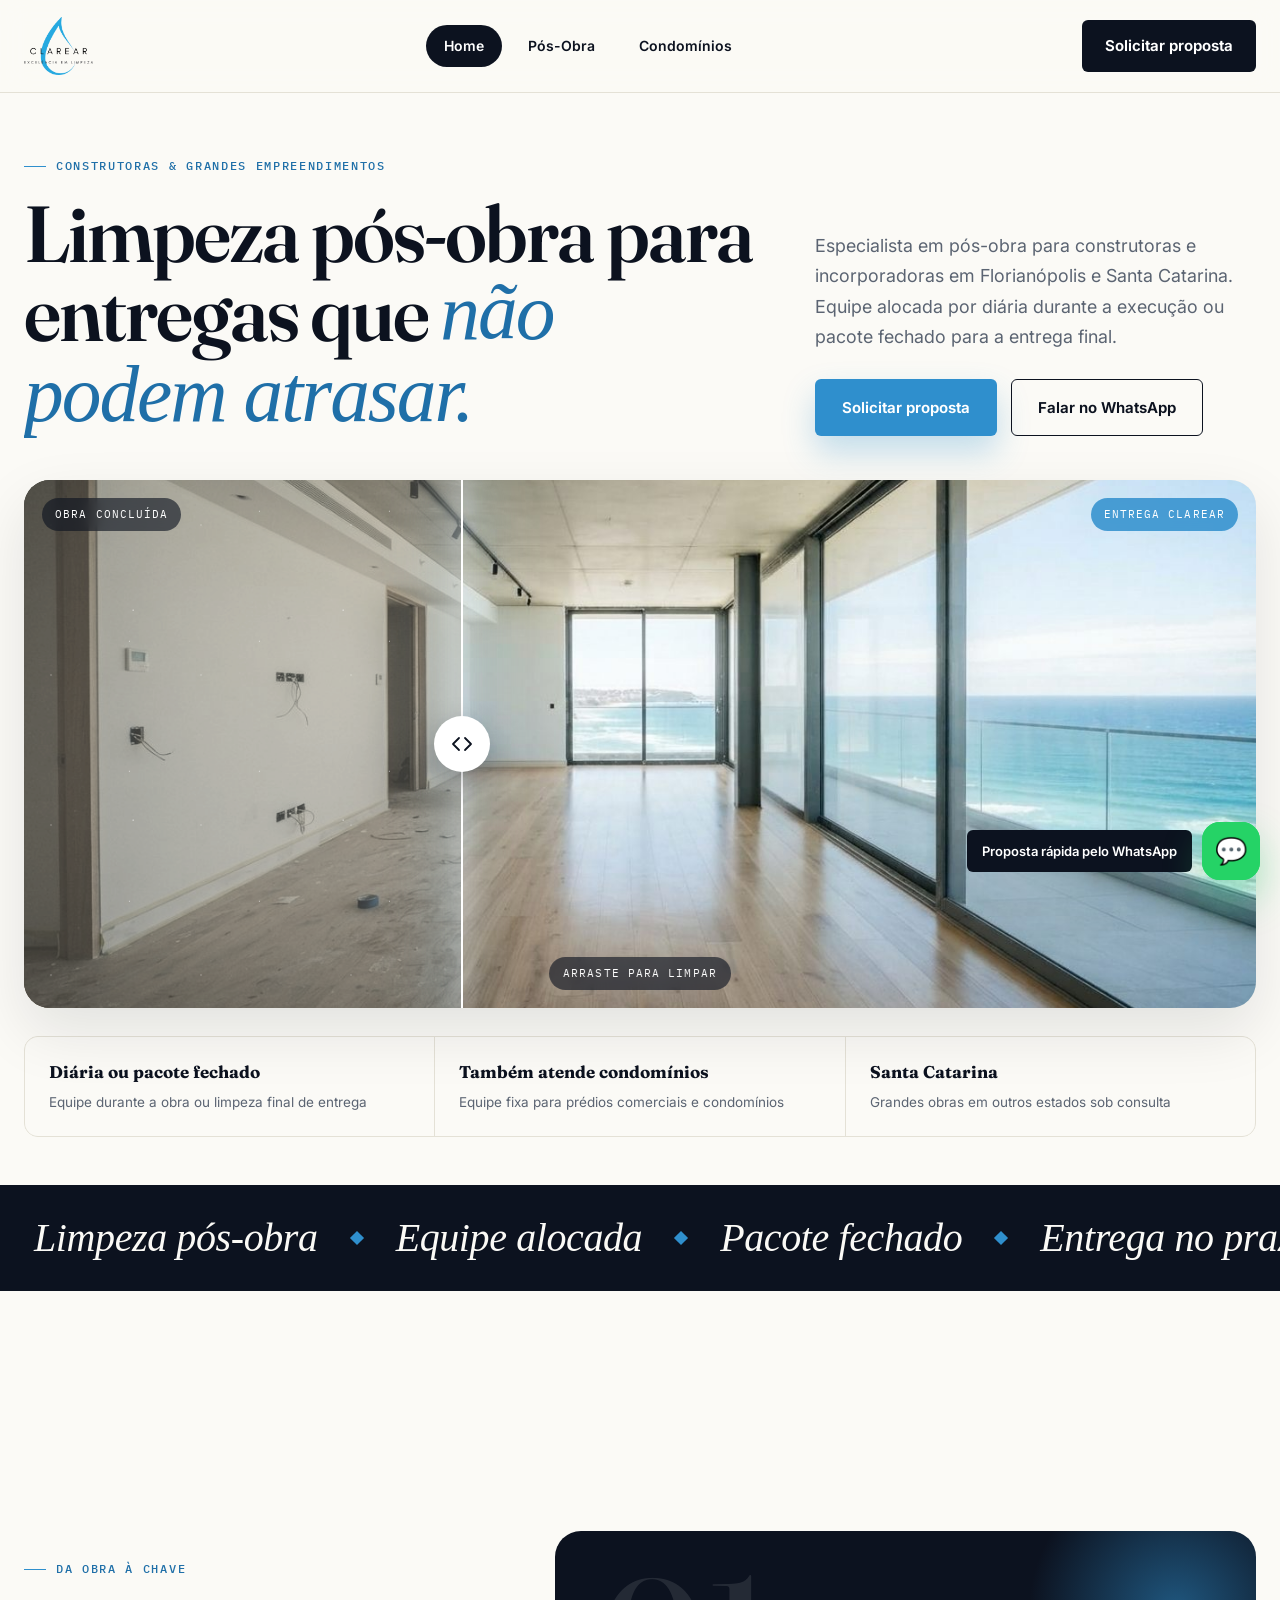
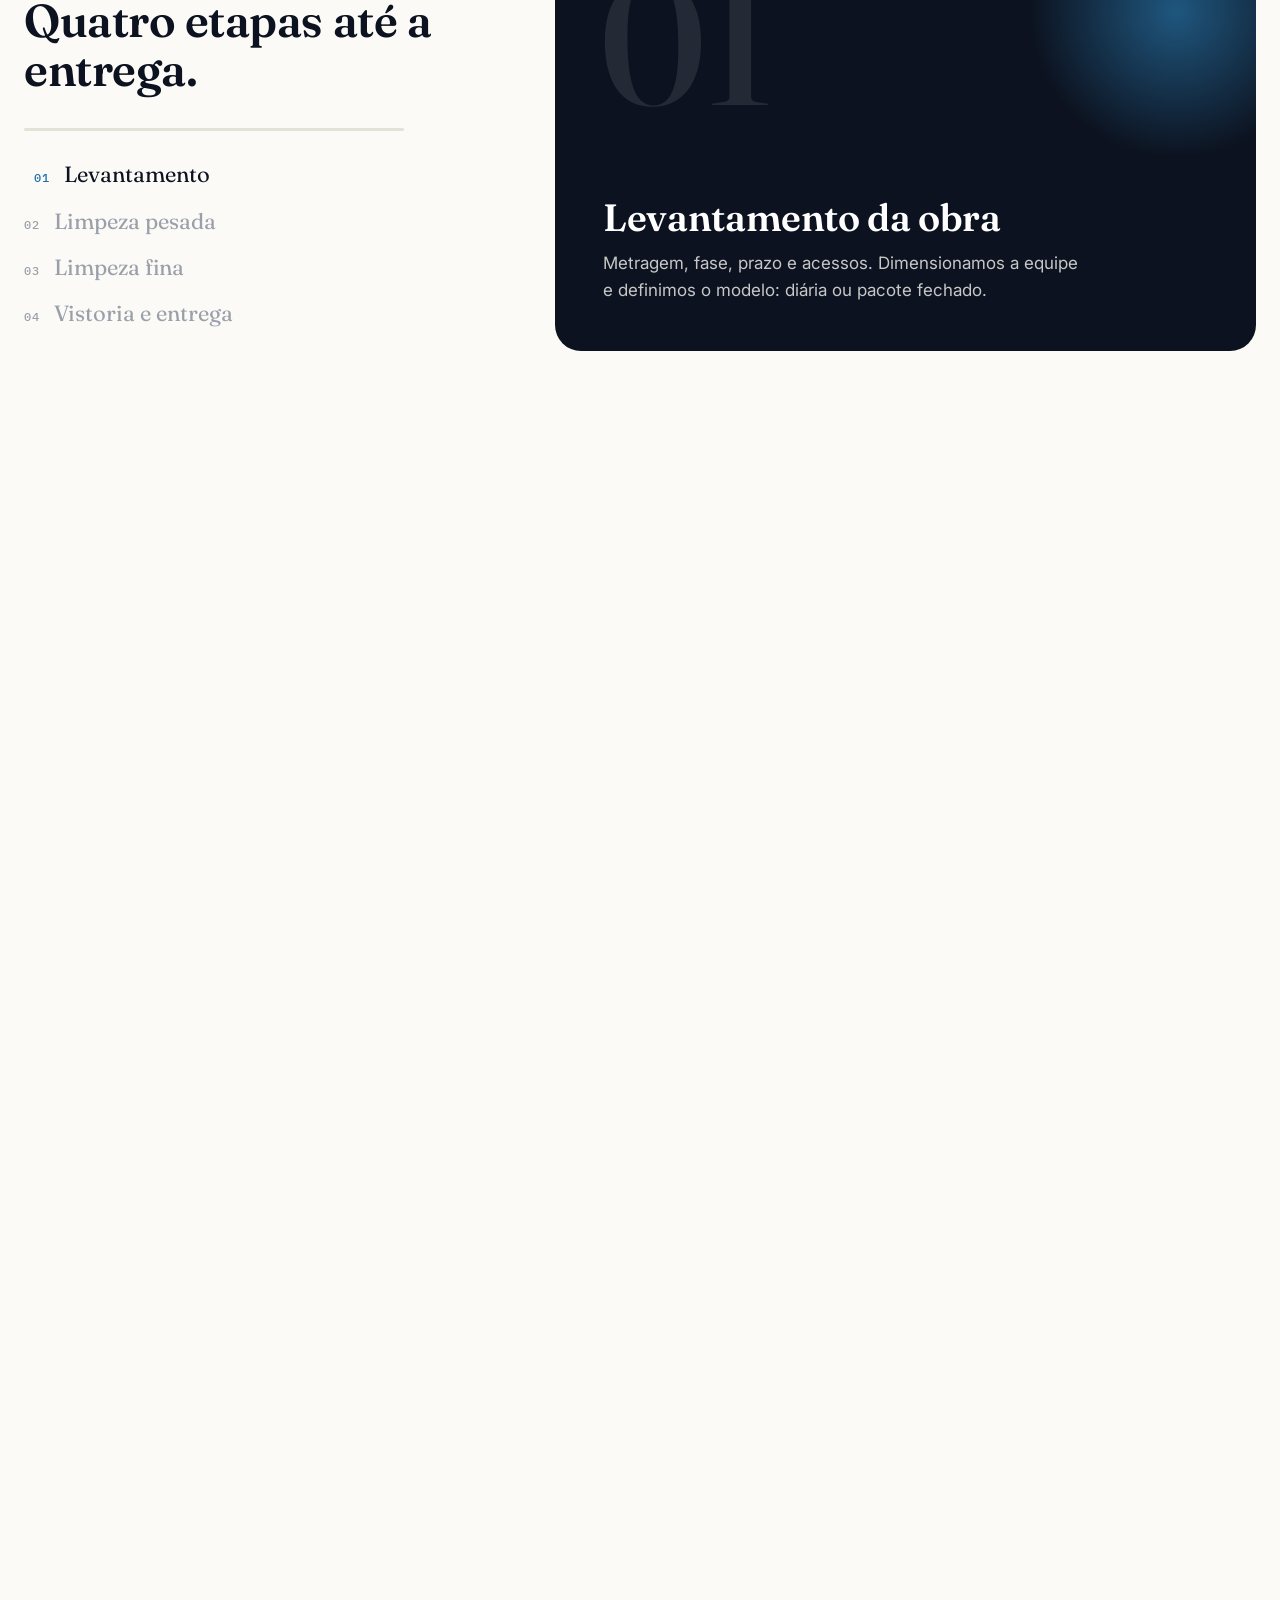
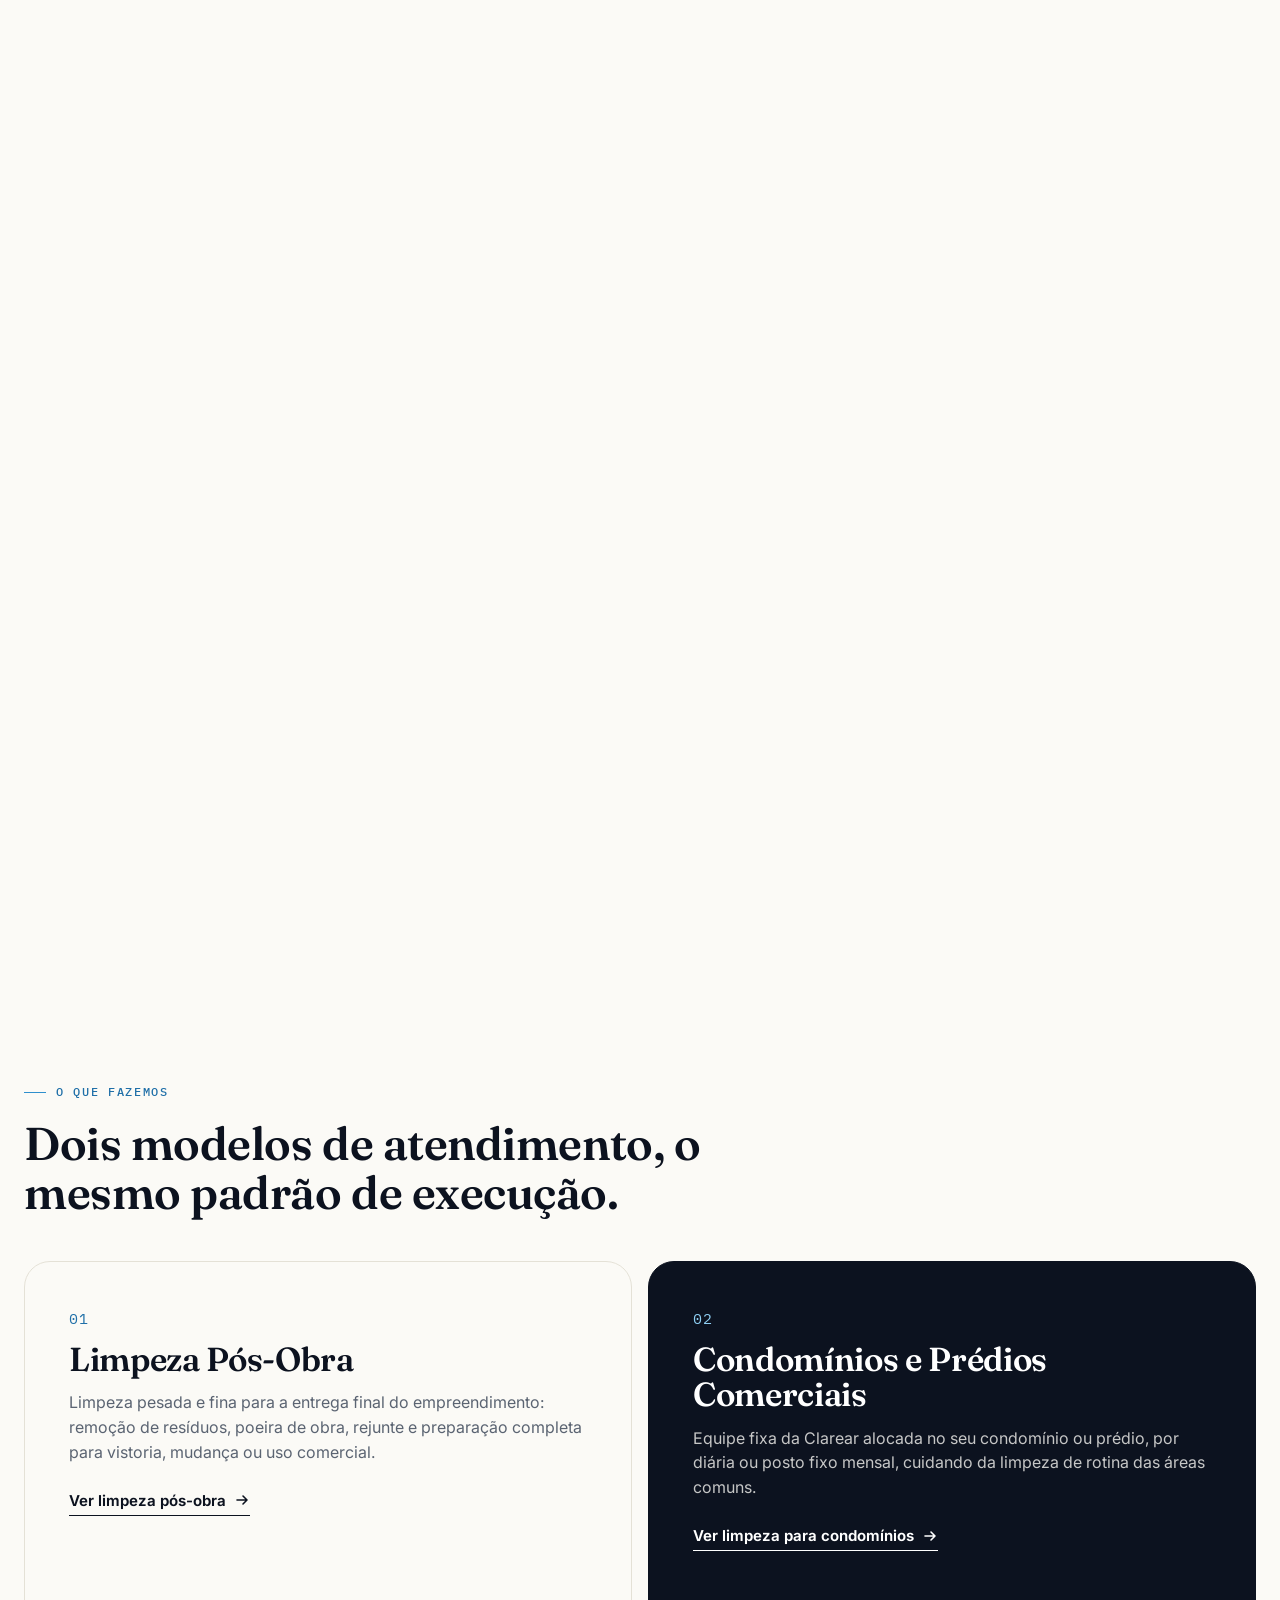
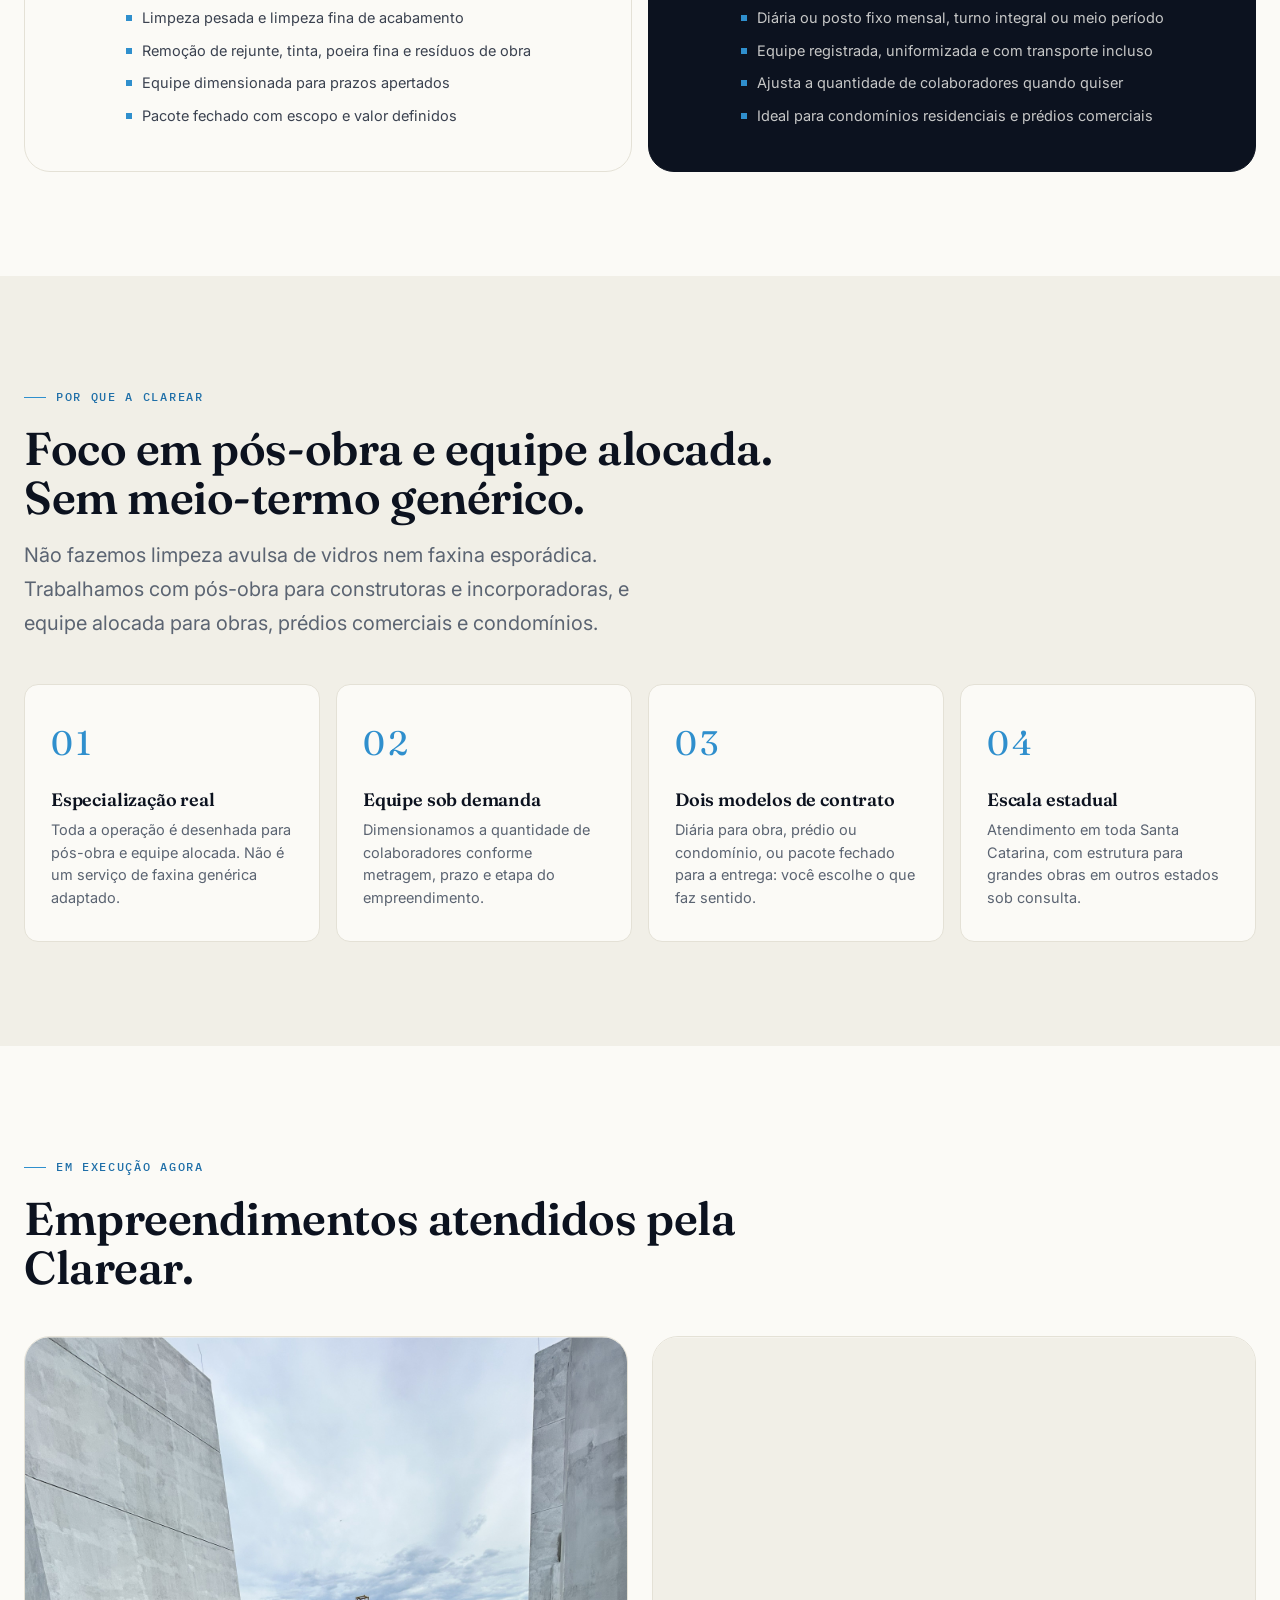
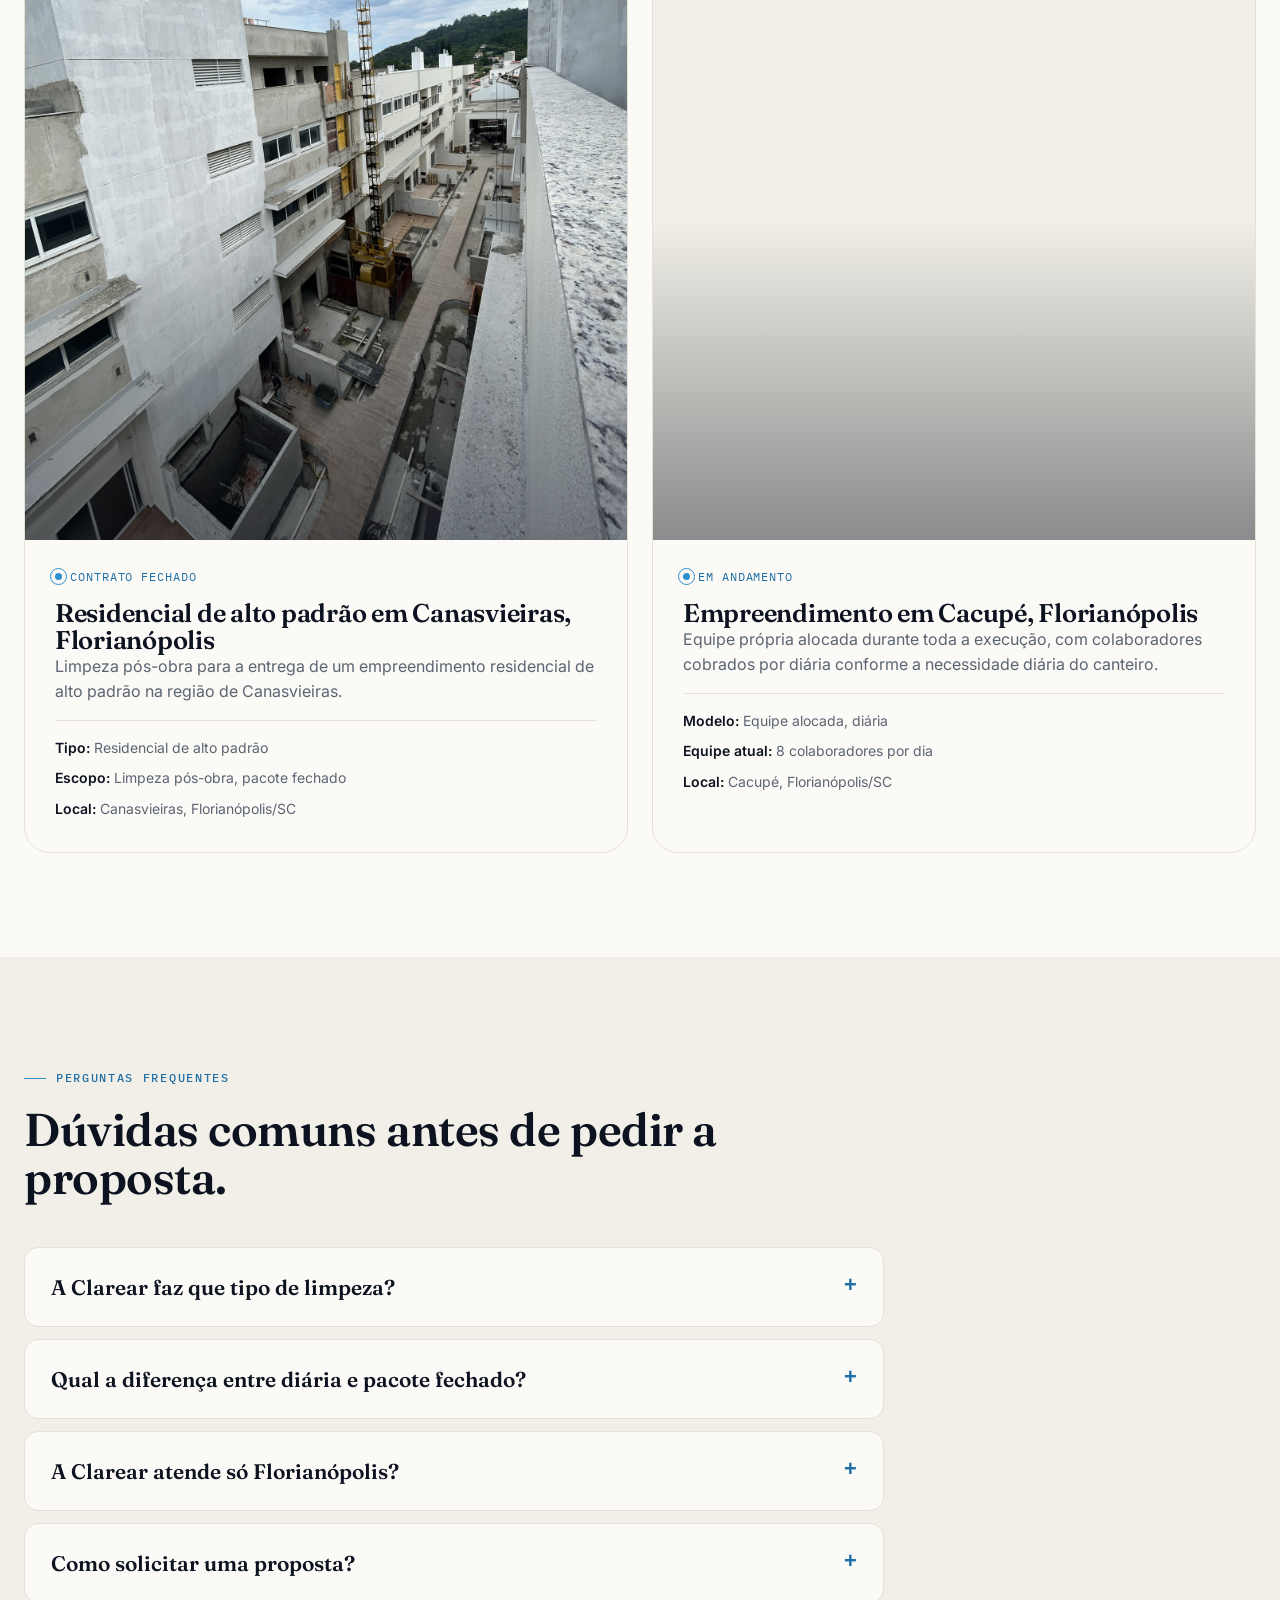
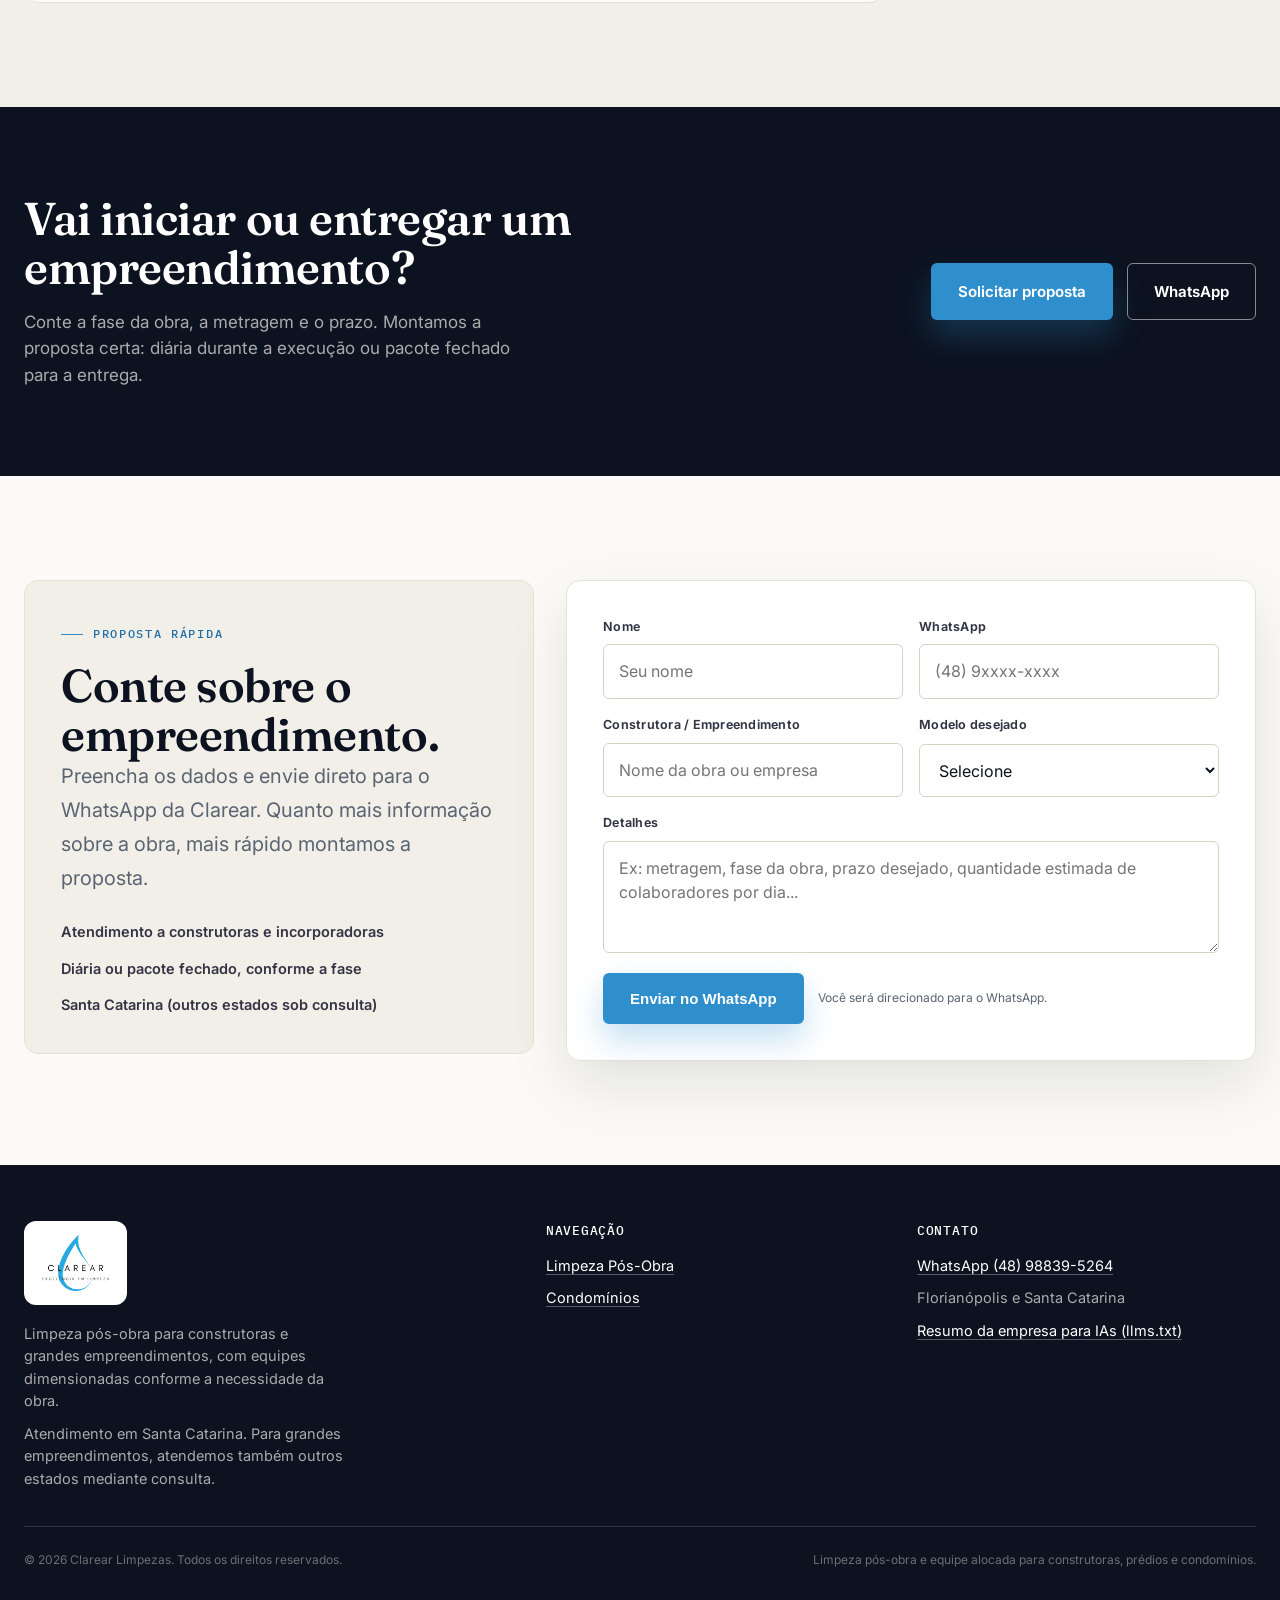
==== commit 3b683ef1: "app" ====
--- a/index.html
+++ b/index.html
@@ -28,8 +28,24 @@
   <meta property="og:locale" content="pt_BR">
   <meta property="og:title" content="Clarear | Limpeza Pós-Obra para Construtoras e Grandes Empreendimentos">
   <meta property="og:description" content="Equipe alocada por diária para obras, prédios comerciais e condomínios, ou pacote fechado para a entrega final. Atendimento em Florianópolis e SC.">
-  <meta property="og:image" content="https://clarearlimpezas.com.br/imagens/PHOTO-2026-06-03-20-26-02.jpg">
-  <meta property="og:url" content="https://clarearlimpezas.com.br/">
+    <meta property="og:url" content="https://clarearlimpezas.com.br/">
+
+  <!-- SEO / descoberta por buscadores e IAs -->
+  <meta name="robots" content="index, follow, max-image-preview:large, max-snippet:-1, max-video-preview:-1">
+  <meta name="author" content="Clarear Limpezas">
+  <meta name="theme-color" content="#123A59">
+  <meta name="geo.region" content="BR-SC">
+  <meta name="geo.placename" content="Florianópolis">
+  <link rel="alternate" hreflang="pt-BR" href="https://clarearlimpezas.com.br/">
+  <link rel="alternate" hreflang="x-default" href="https://clarearlimpezas.com.br/">
+  <!-- Link discreto para IAs e crawlers: resumo da empresa em texto puro -->
+  <link rel="alternate" type="text/plain" href="https://clarearlimpezas.com.br/llms.txt" title="Clarear Limpezas - resumo para IAs (llms.txt)">
+  <meta property="og:site_name" content="Clarear Limpezas">
+  <meta property="og:image" content="https://clarearlimpezas.com.br/imagens/depois.jpg">
+  <meta property="og:image:alt" content="Ambiente limpo e pronto para entrega após limpeza pós-obra da Clarear">
+  <meta name="twitter:card" content="summary_large_image">
+  <meta name="twitter:title" content="Clarear | Limpeza Pós-Obra para Construtoras e Grandes Empreendimentos em Florianópolis">
+  <meta name="twitter:image" content="https://clarearlimpezas.com.br/imagens/depois.jpg">
 
   <link rel="shortcut icon" href="imagens/logo-clarear (1).ico" type="image/x-icon">
 
@@ -76,6 +92,76 @@
     ]
   }
   </script>
+  <script type="application/ld+json">
+  {
+    "@context": "https://schema.org",
+    "@type": "FAQPage",
+    "mainEntity": [
+      {
+        "@type": "Question",
+        "name": "A Clarear faz que tipo de limpeza?",
+        "acceptedAnswer": {
+          "@type": "Answer",
+          "text": "A Clarear é especializada em limpeza pós-obra para construtoras e incorporadoras e em equipe de limpeza alocada para obras, prédios comerciais e condomínios. Não fazemos limpeza avulsa de vidros nem faxina esporádica."
+        }
+      },
+      {
+        "@type": "Question",
+        "name": "Qual a diferença entre diária e pacote fechado?",
+        "acceptedAnswer": {
+          "@type": "Answer",
+          "text": "Na diária, a equipe da Clarear fica alocada durante a execução da obra e a cobrança é por dia trabalhado. No pacote fechado, escopo e valor são definidos antes para a limpeza pesada e fina da entrega final."
+        }
+      },
+      {
+        "@type": "Question",
+        "name": "A Clarear atende só Florianópolis?",
+        "acceptedAnswer": {
+          "@type": "Answer",
+          "text": "Atendemos Florianópolis e toda Santa Catarina. Grandes empreendimentos em outros estados são atendidos sob consulta."
+        }
+      },
+      {
+        "@type": "Question",
+        "name": "Como solicitar uma proposta?",
+        "acceptedAnswer": {
+          "@type": "Answer",
+          "text": "Pelo formulário do site ou direto no WhatsApp (48) 98839-5264. Informe a fase da obra, a metragem aproximada e o prazo desejado para agilizar a proposta."
+        }
+      }
+    ]
+  }
+  </script>
+  <script type="application/ld+json">
+  {
+    "@context": "https://schema.org",
+    "@type": "BreadcrumbList",
+    "itemListElement": [
+      {
+        "@type": "ListItem",
+        "position": 1,
+        "name": "Home",
+        "item": "https://clarearlimpezas.com.br/"
+      }
+    ]
+  }
+  </script>
+  <script type="application/ld+json">
+  {
+    "@context": "https://schema.org",
+    "@type": "WebSite",
+    "name": "Clarear Limpezas",
+    "url": "https://clarearlimpezas.com.br/",
+    "inLanguage": "pt-BR",
+    "publisher": {
+      "@type": "Organization",
+      "name": "Clarear Limpezas",
+      "url": "https://clarearlimpezas.com.br/",
+      "logo": "https://clarearlimpezas.com.br/imagens/clarear-logo-trim.png",
+      "telephone": "+5548988395264"
+    }
+  }
+  </script>
 </head>
 
 <body>
@@ -135,9 +221,9 @@
         </div>
 
         <div class="ba" id="ba">
-          <img class="ba-img ba-after" src="imagens/depois.png" alt="Ambiente entregue após a limpeza pós-obra da Clarear" draggable="false">
+          <img class="ba-img ba-after" loading="lazy" decoding="async" src="imagens/depois.jpg" alt="Ambiente entregue após a limpeza pós-obra da Clarear" draggable="false">
           <div class="ba-before">
-            <img class="ba-img" src="imagens/antes.png" alt="Mesmo ambiente com poeira e resíduos de obra, antes da limpeza" draggable="false">
+            <img class="ba-img" loading="lazy" decoding="async" src="imagens/antes.jpg" alt="Mesmo ambiente com poeira e resíduos de obra, antes da limpeza" draggable="false">
           </div>
           <span class="ba-label ba-l-before">Obra concluída</span>
           <span class="ba-label ba-l-after">Entrega Clarear</span>
@@ -306,7 +392,7 @@
         <div class="case-grid">
           <article class="case">
             <div class="case-photo">
-              <img src="imagens/IMG_0830.jpg" alt="Empreendimento residencial de alto padrão em Canasvieiras, Florianópolis, atendido pela Clarear">
+              <img loading="lazy" decoding="async" src="imagens/IMG_0830.jpg" alt="Empreendimento residencial de alto padrão em Canasvieiras, Florianópolis, atendido pela Clarear">
             </div>
             <div class="case-body">
               <span class="case-status"><span class="dot"></span> Contrato fechado</span>
@@ -337,6 +423,34 @@
               </ul>
             </div>
           </article>
+        </div>
+      </div>
+    </section>
+
+
+    <section class="section section-dim" id="faq">
+      <div class="container">
+        <div class="section-head">
+          <div class="kicker">Perguntas frequentes</div>
+          <h2>Dúvidas comuns antes de pedir a proposta.</h2>
+        </div>
+        <div class="faq">
+          <details class="faq-item">
+            <summary>A Clarear faz que tipo de limpeza?</summary>
+            <p>A Clarear é especializada em limpeza pós-obra para construtoras e incorporadoras e em equipe de limpeza alocada para obras, prédios comerciais e condomínios. Não fazemos limpeza avulsa de vidros nem faxina esporádica.</p>
+          </details>
+          <details class="faq-item">
+            <summary>Qual a diferença entre diária e pacote fechado?</summary>
+            <p>Na diária, a equipe da Clarear fica alocada durante a execução da obra e a cobrança é por dia trabalhado. No pacote fechado, escopo e valor são definidos antes para a limpeza pesada e fina da entrega final.</p>
+          </details>
+          <details class="faq-item">
+            <summary>A Clarear atende só Florianópolis?</summary>
+            <p>Atendemos Florianópolis e toda Santa Catarina. Grandes empreendimentos em outros estados são atendidos sob consulta.</p>
+          </details>
+          <details class="faq-item">
+            <summary>Como solicitar uma proposta?</summary>
+            <p>Pelo formulário do site ou direto no WhatsApp (48) 98839-5264. Informe a fase da obra, a metragem aproximada e o prazo desejado para agilizar a proposta.</p>
+          </details>
         </div>
       </div>
     </section>
@@ -440,6 +554,7 @@
           <ul class="flist">
             <li><a class="link" data-whats="Olá! Vim pelo site da Clarear e gostaria de solicitar uma proposta." target="_blank" rel="noopener">WhatsApp (48) 98839-5264</a></li>
             <li>Florianópolis e Santa Catarina</li>
+            <li><a class="link" href="llms.txt" rel="alternate" type="text/plain">Resumo da empresa para IAs (llms.txt)</a></li>
           </ul>
         </div>
       </div>
--- a/css/morph.css
+++ b/css/morph.css
@@ -260,3 +260,17 @@
   background:linear-gradient(180deg, transparent, rgba(12,18,31,.45));
 }
 .case-body h3{ font-size:clamp(22px,2vw,28px); }
+
+/* ---------- FAQ ---------- */
+
+.faq{ display:grid; gap:12px; max-width:860px; }
+.faq-item{ background:var(--paper); border:1px solid var(--line); border-radius:var(--radius-m); transition:background .3s ease, border-color .3s ease; }
+.faq-item[open]{ background:#fff; border-color:var(--blue); }
+.faq-item summary{
+  list-style:none; cursor:pointer; padding:22px 26px; display:flex; justify-content:space-between; gap:18px; align-items:center;
+  font-family:var(--serif); font-size:clamp(17px,1.8vw,21px); font-weight:600; color:var(--ink);
+}
+.faq-item summary::-webkit-details-marker{ display:none; }
+.faq-item summary::after{ content:"+"; font-family:var(--mono); font-size:22px; color:var(--blue-deep); transition:transform .3s ease; flex:0 0 auto; }
+.faq-item[open] summary::after{ transform:rotate(45deg); }
+.faq-item p{ padding:0 26px 24px; max-width:720px; }
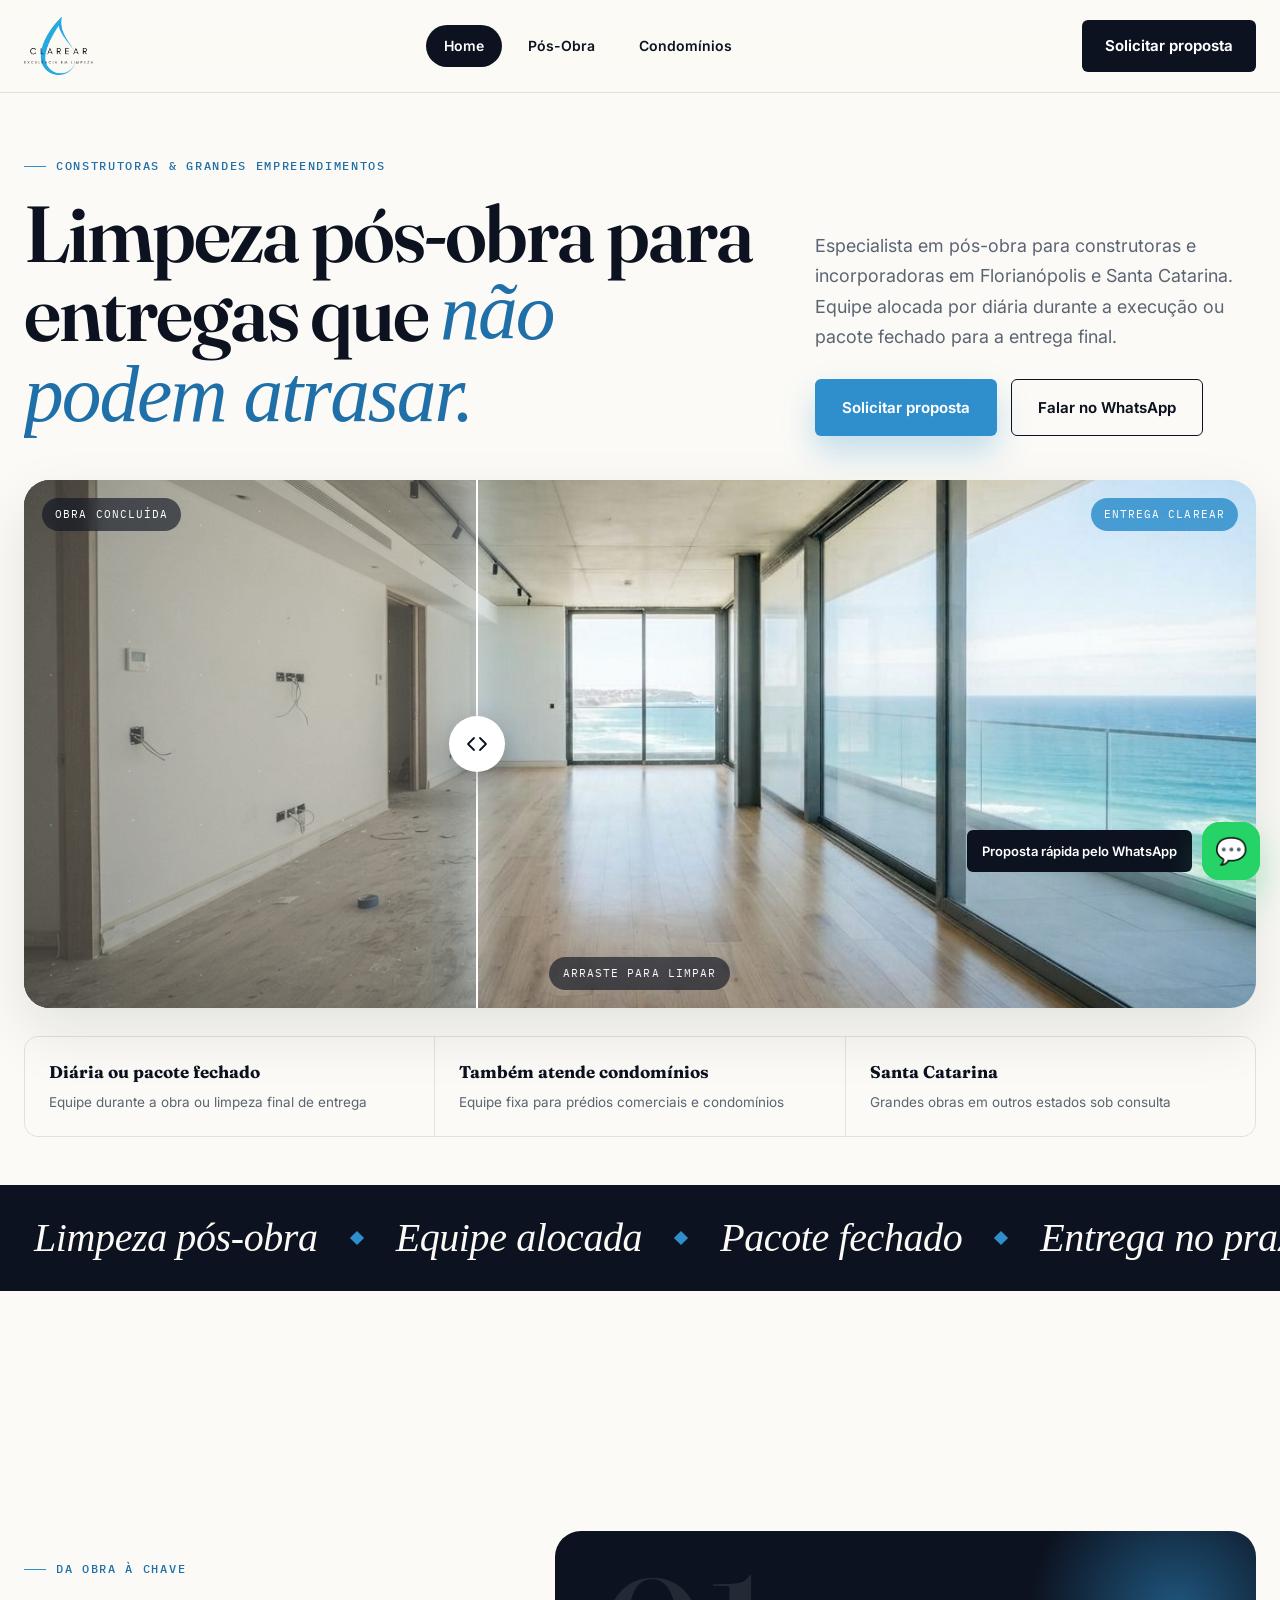
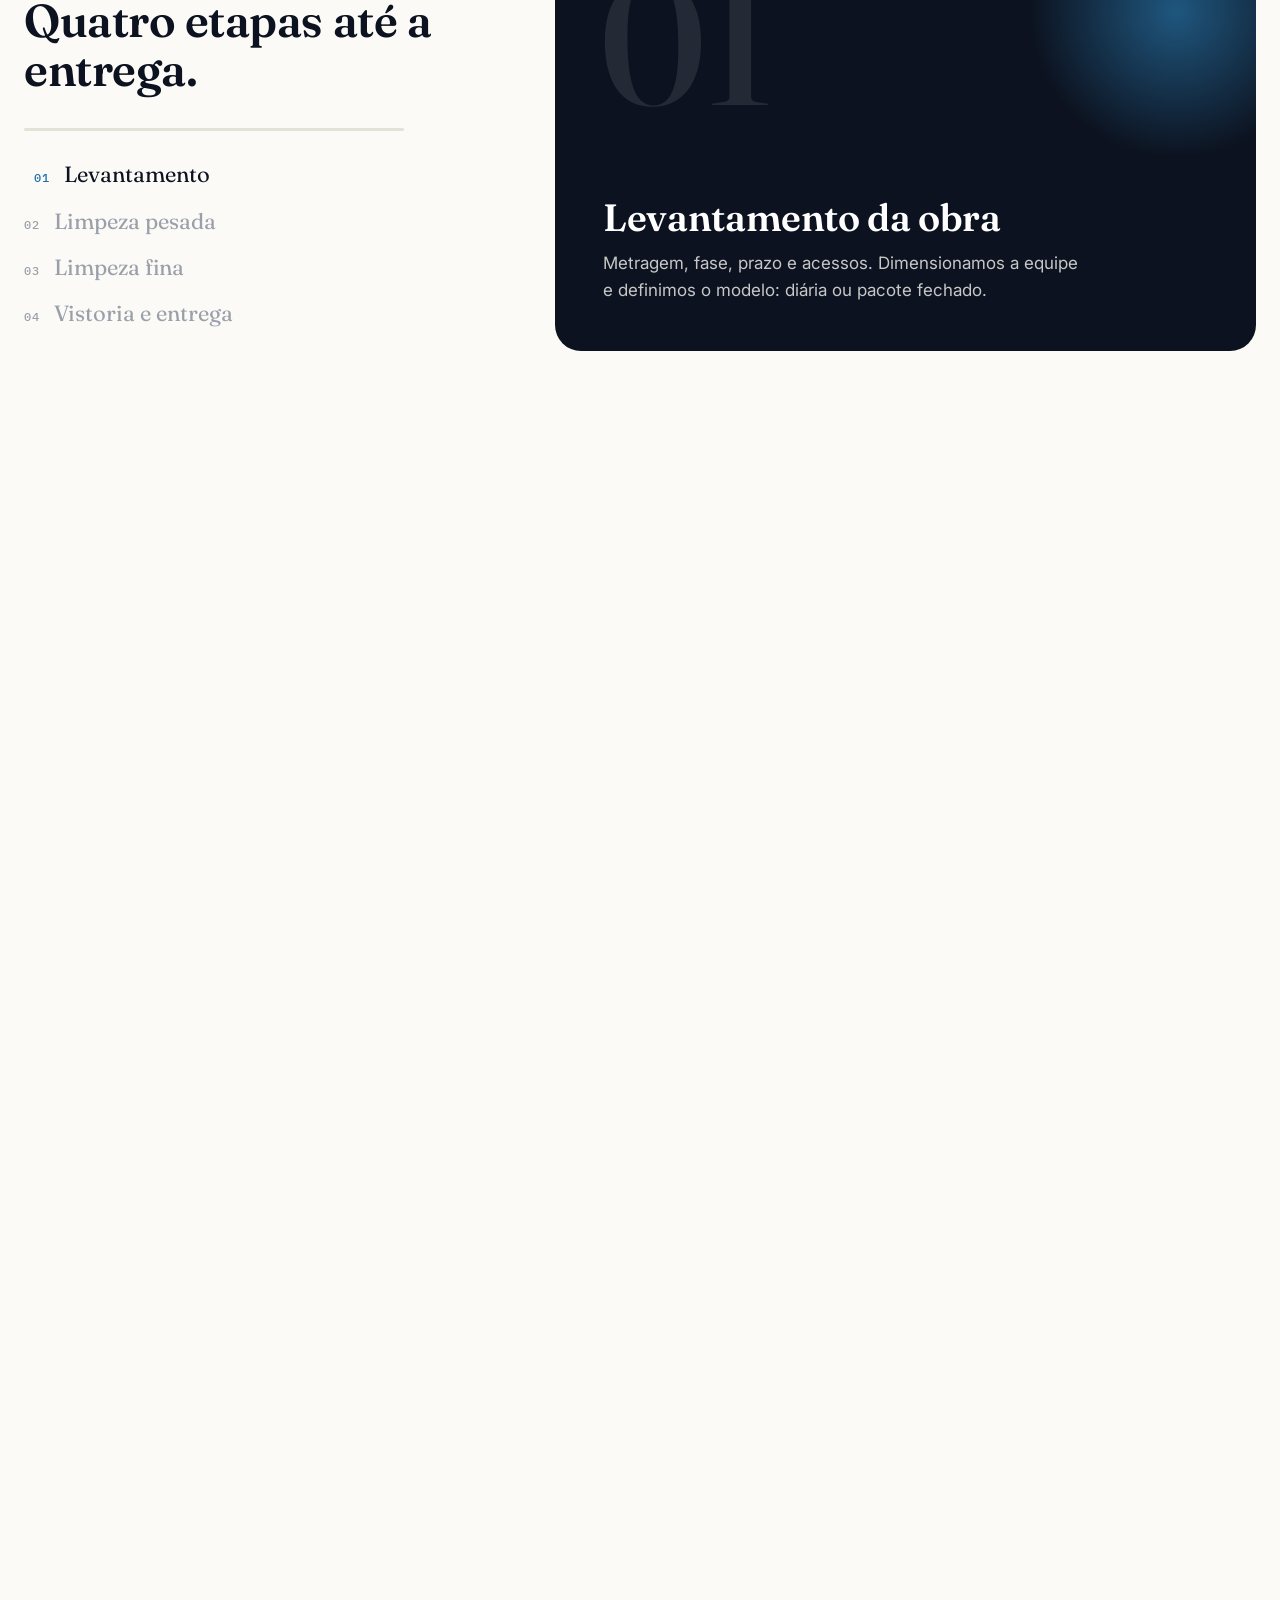
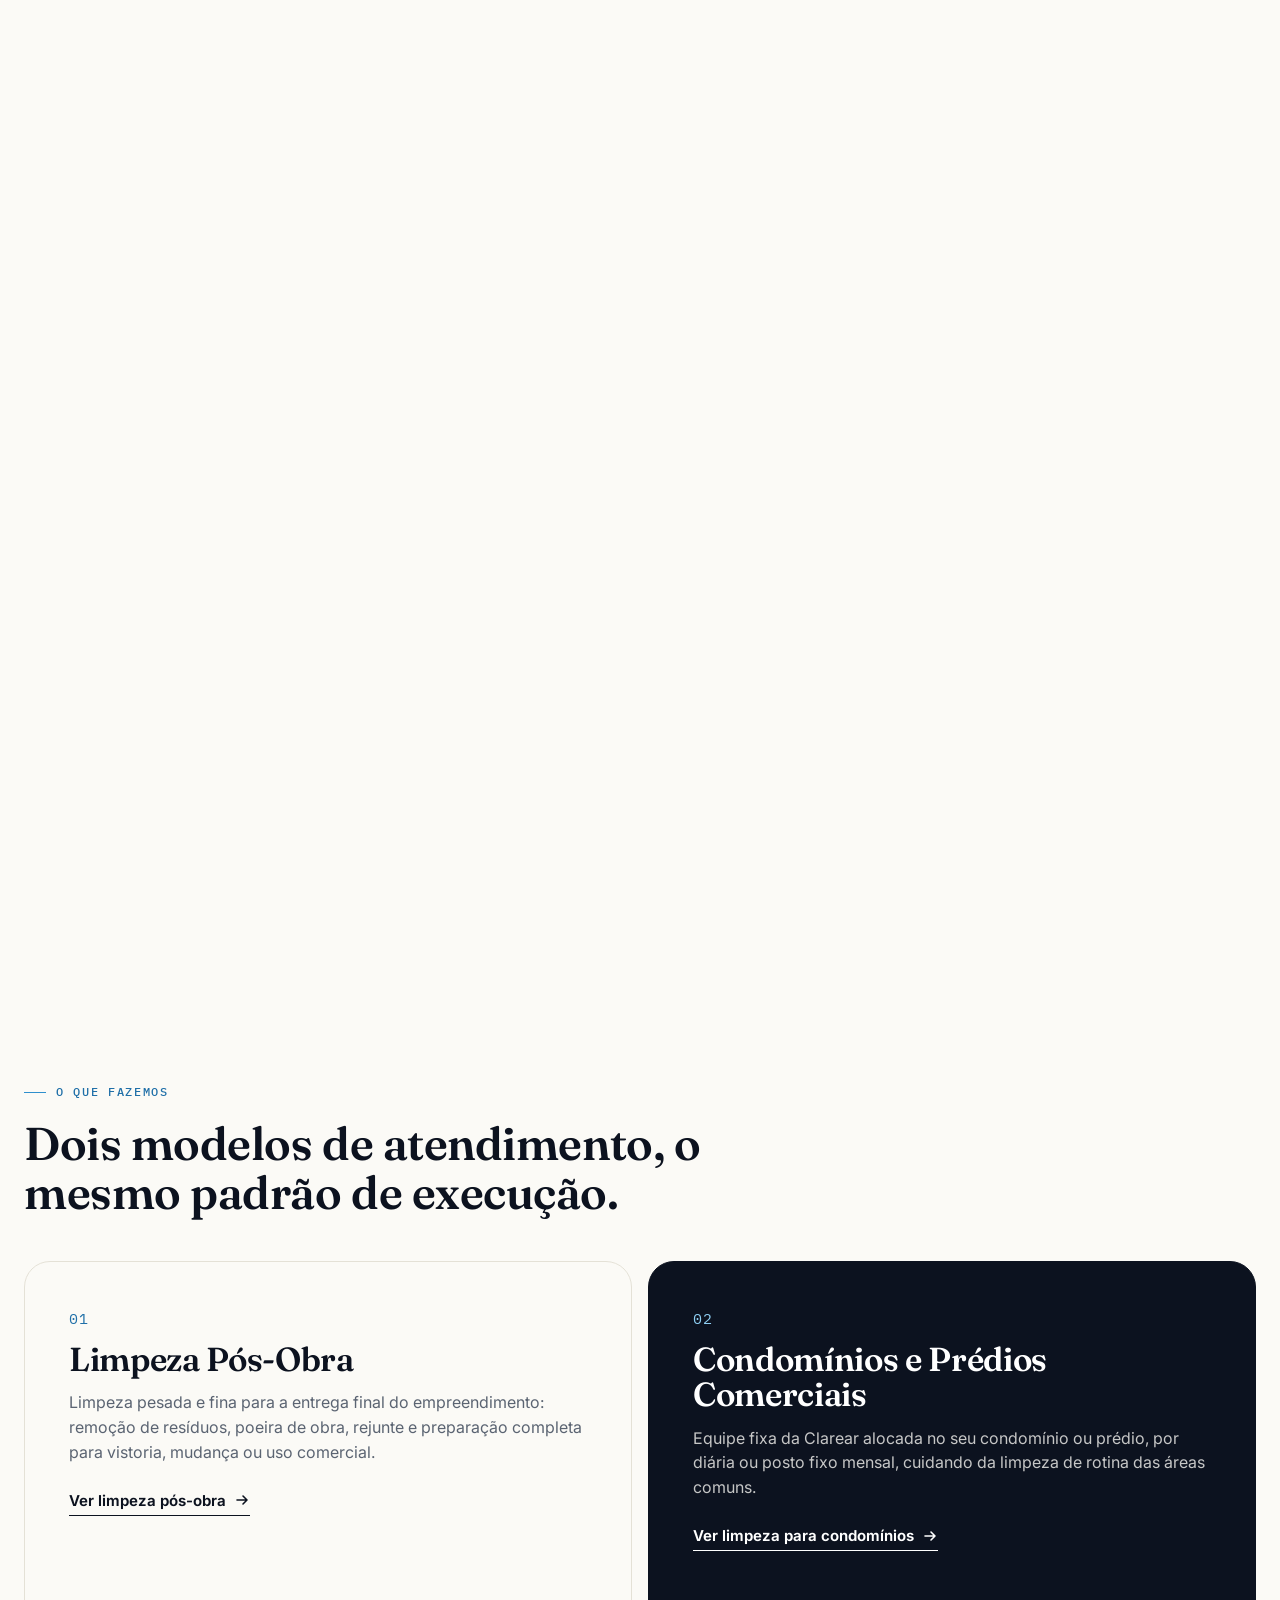
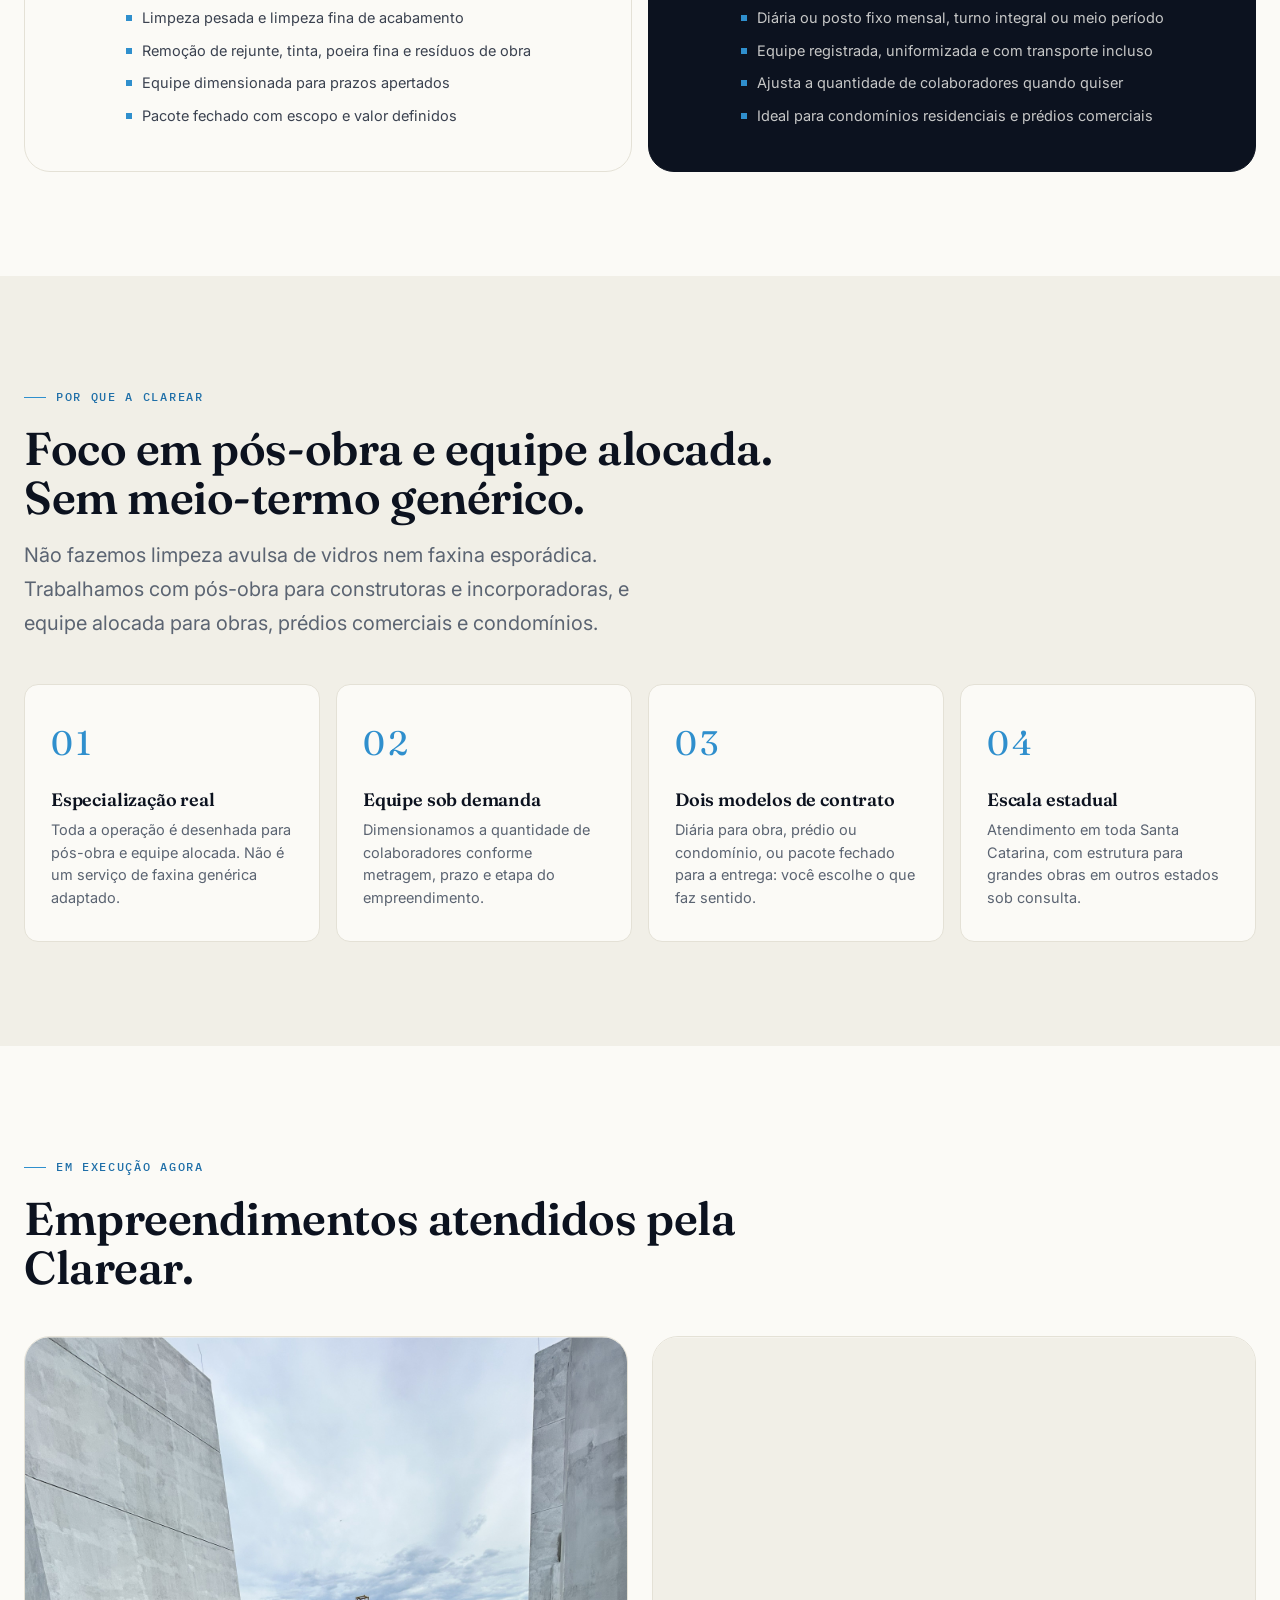
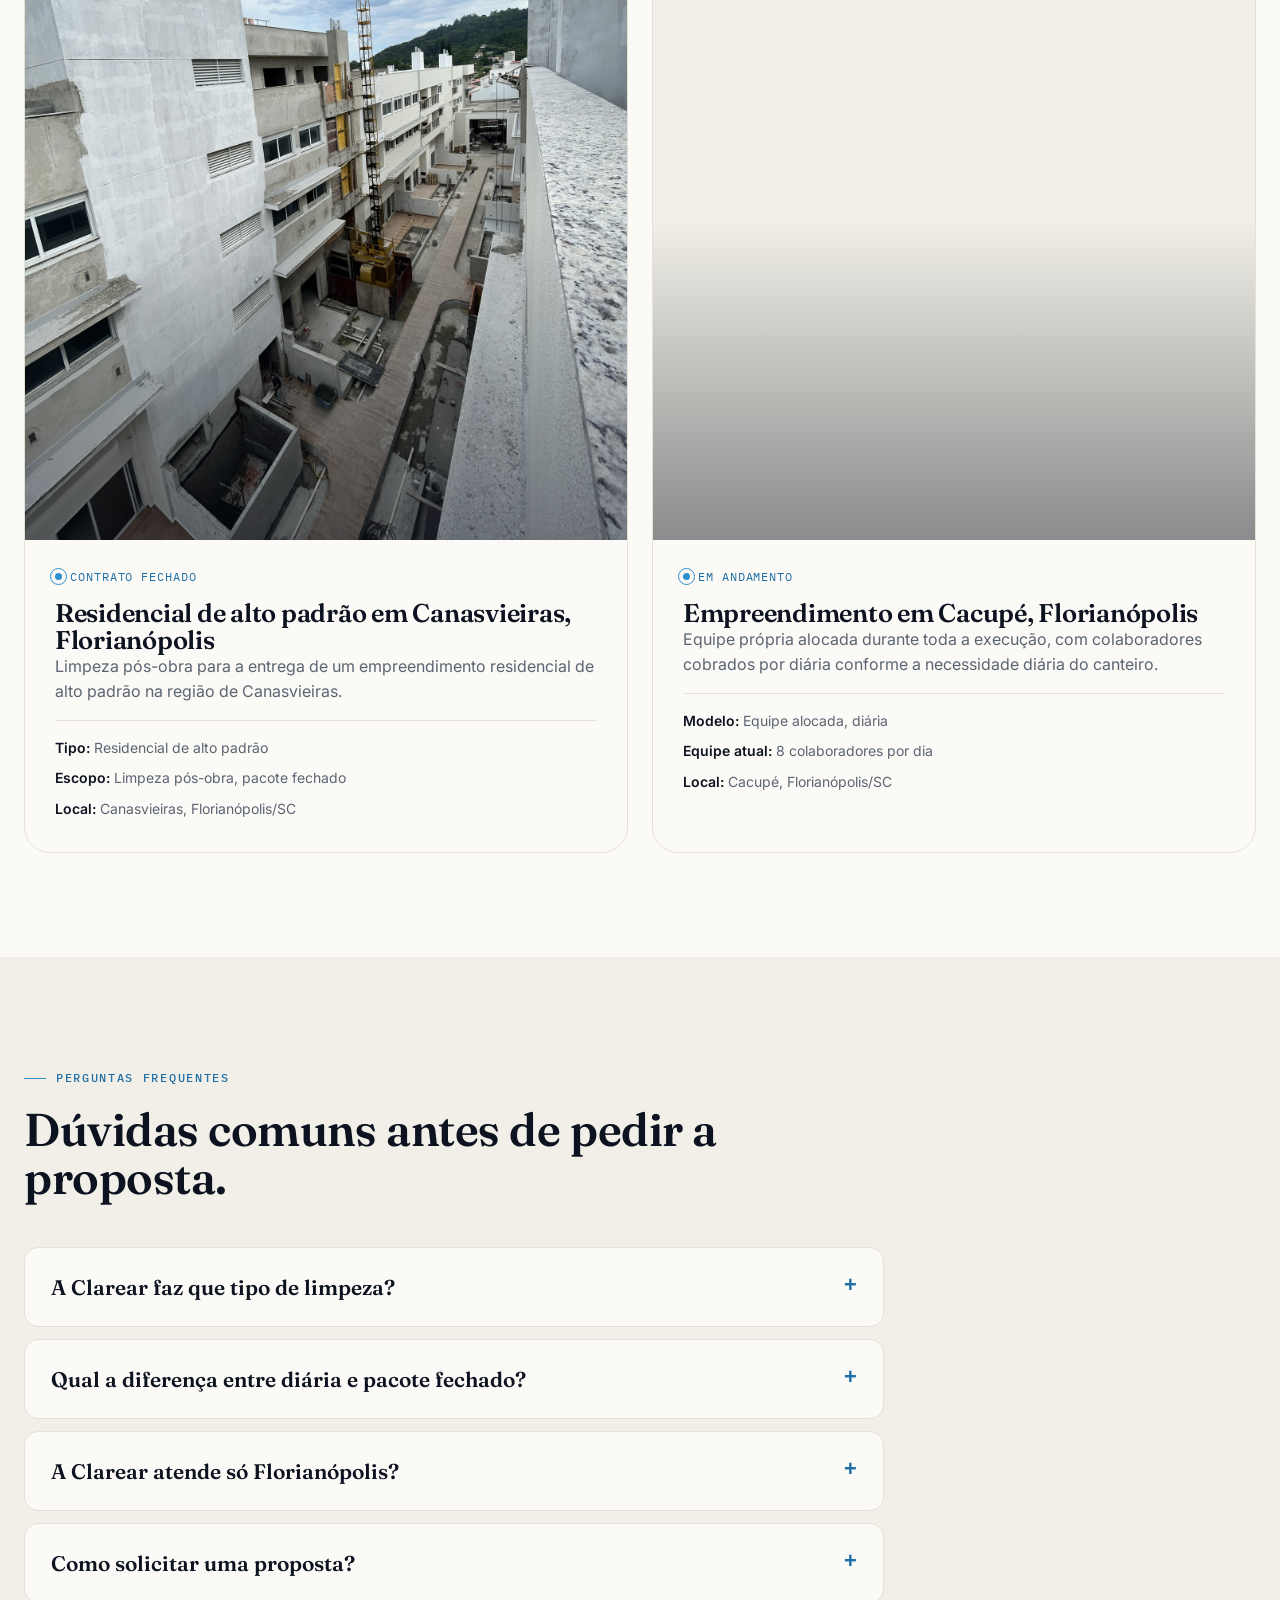
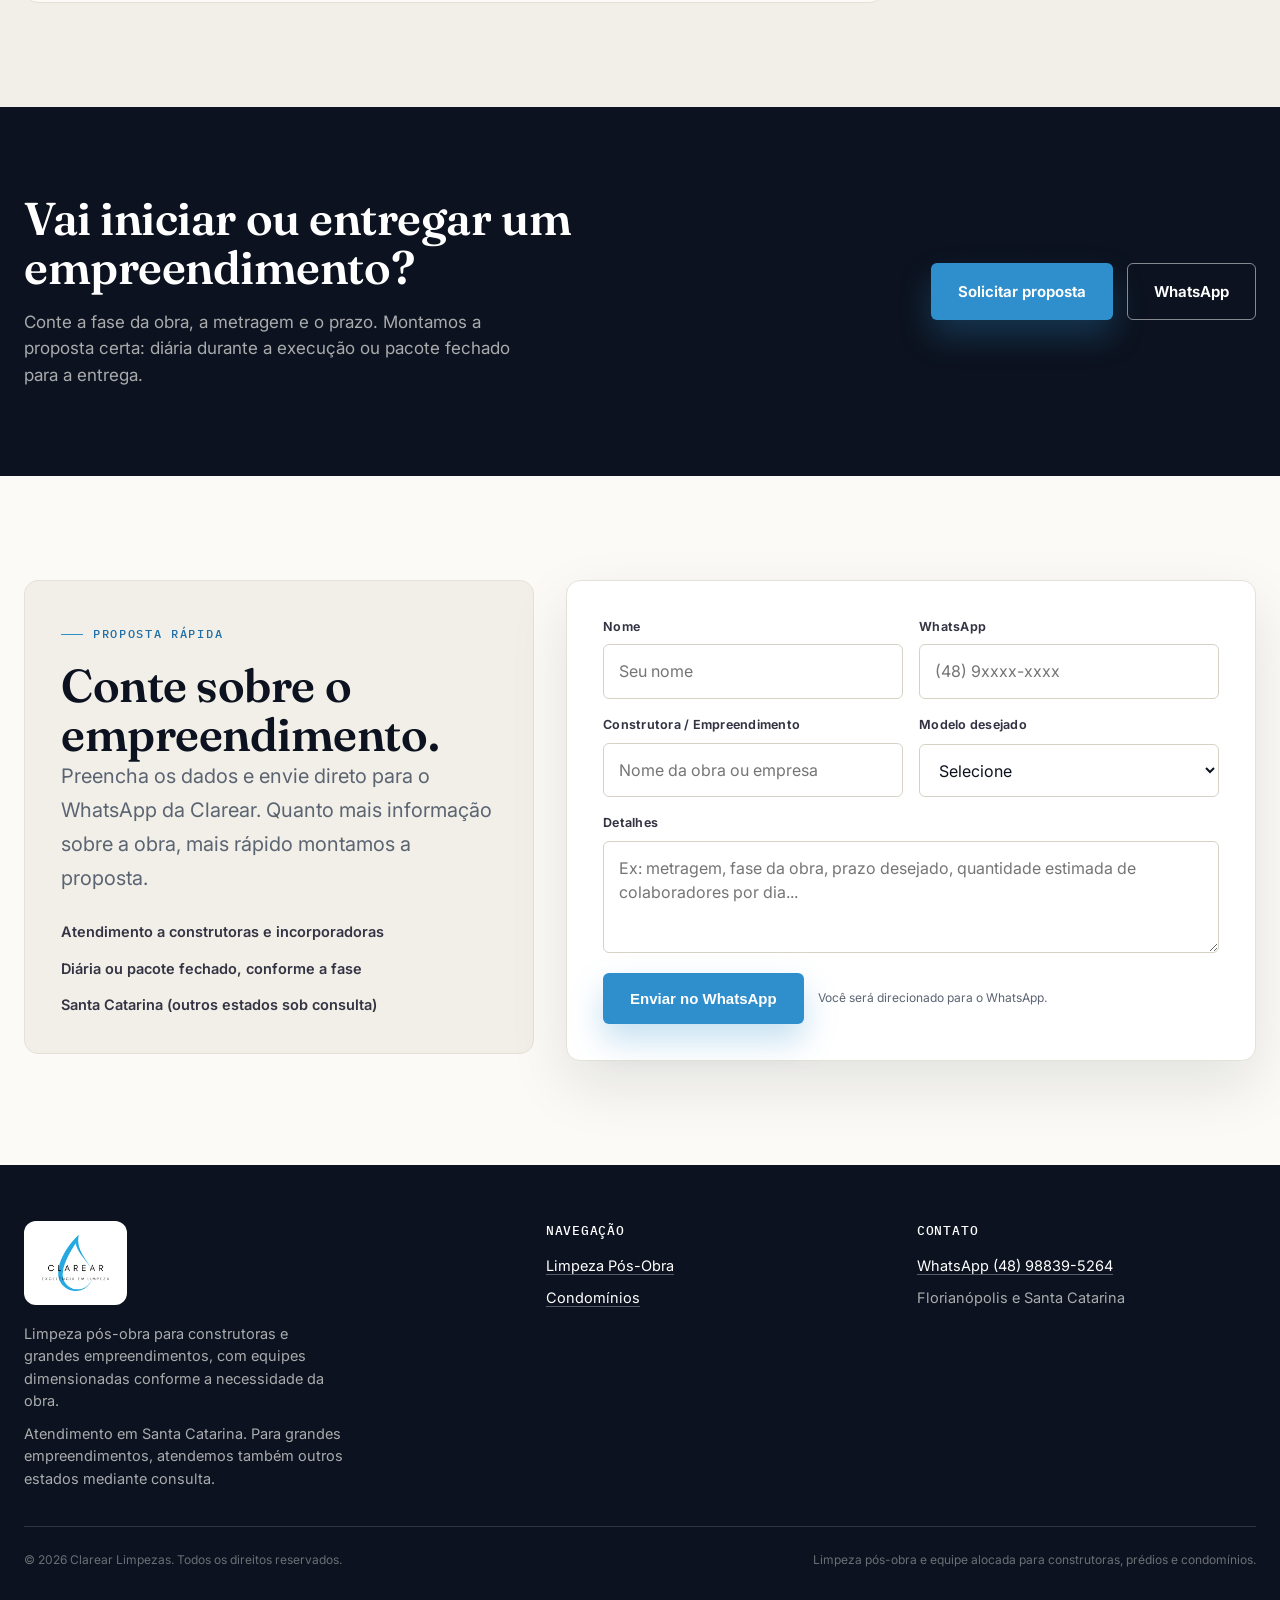
==== commit 09130fc3: "app" ====
--- a/index.html
+++ b/index.html
@@ -554,7 +554,6 @@
           <ul class="flist">
             <li><a class="link" data-whats="Olá! Vim pelo site da Clarear e gostaria de solicitar uma proposta." target="_blank" rel="noopener">WhatsApp (48) 98839-5264</a></li>
             <li>Florianópolis e Santa Catarina</li>
-            <li><a class="link" href="llms.txt" rel="alternate" type="text/plain">Resumo da empresa para IAs (llms.txt)</a></li>
           </ul>
         </div>
       </div>
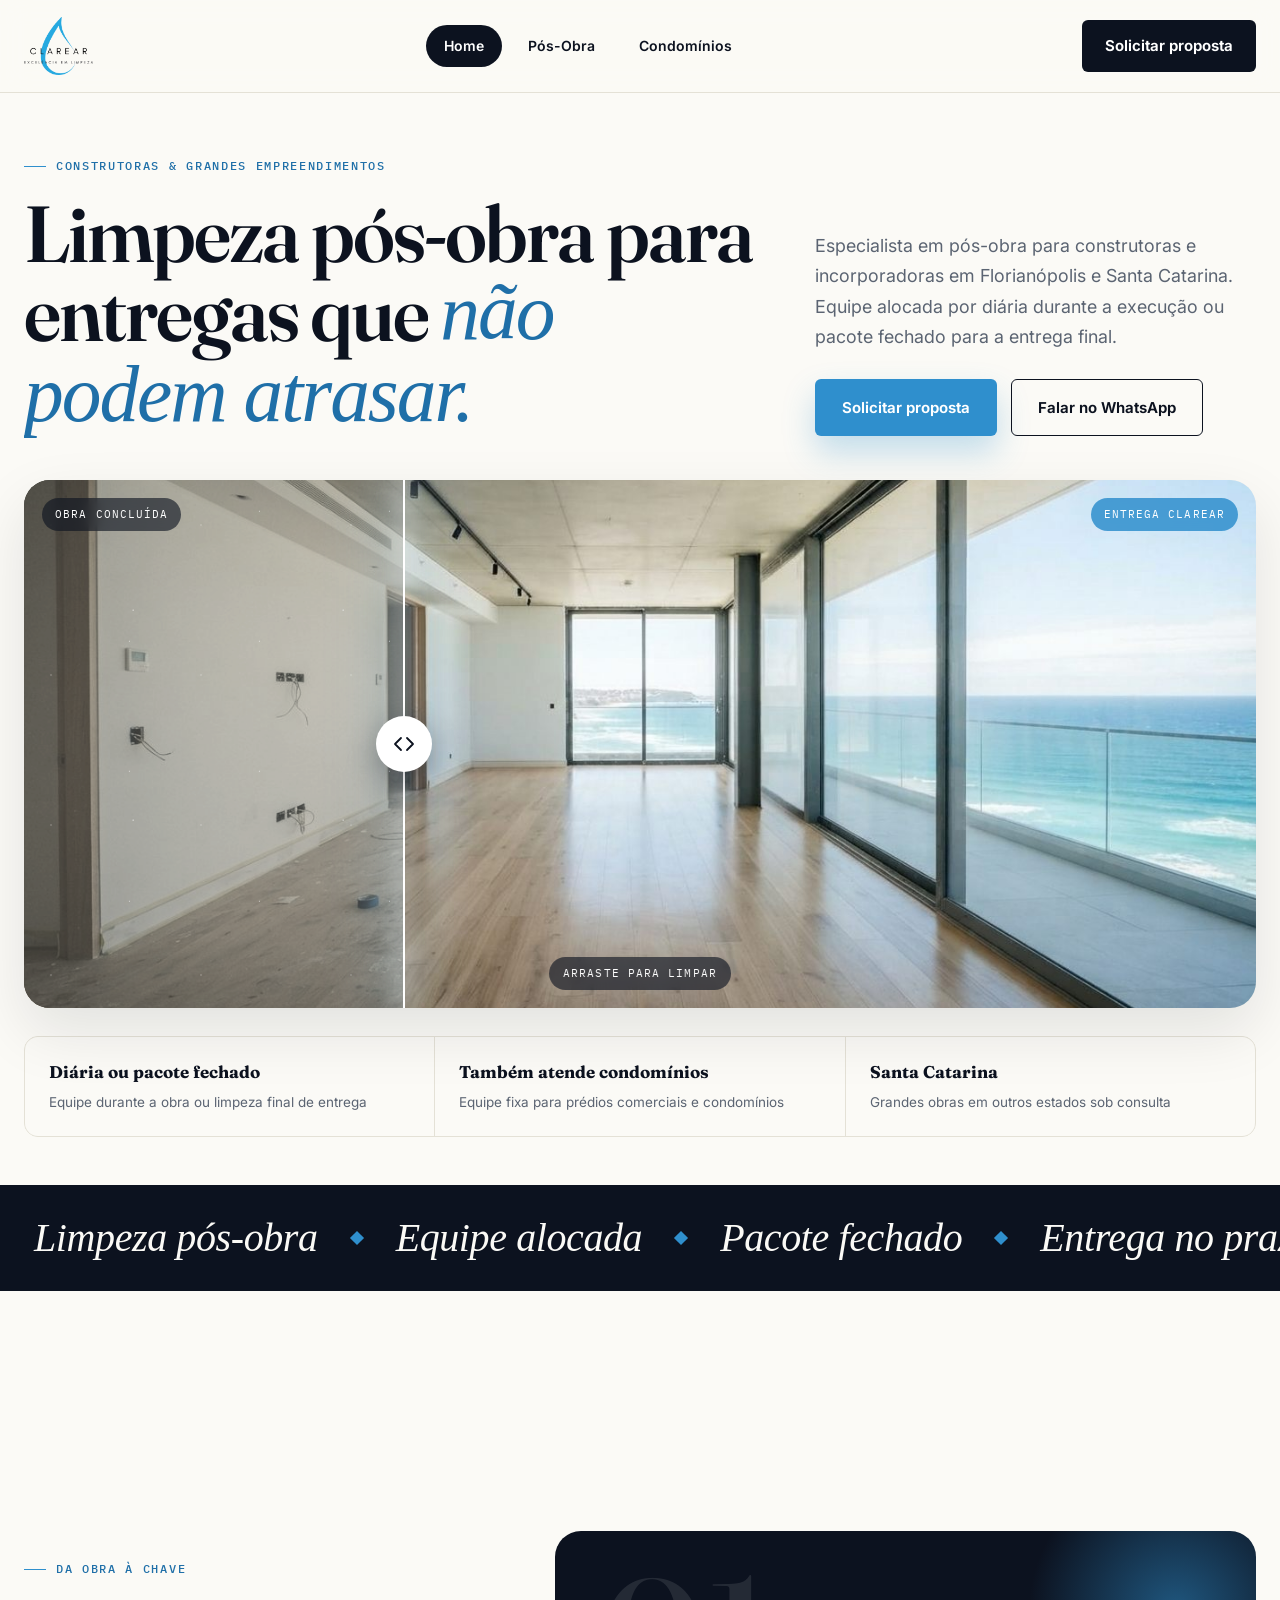
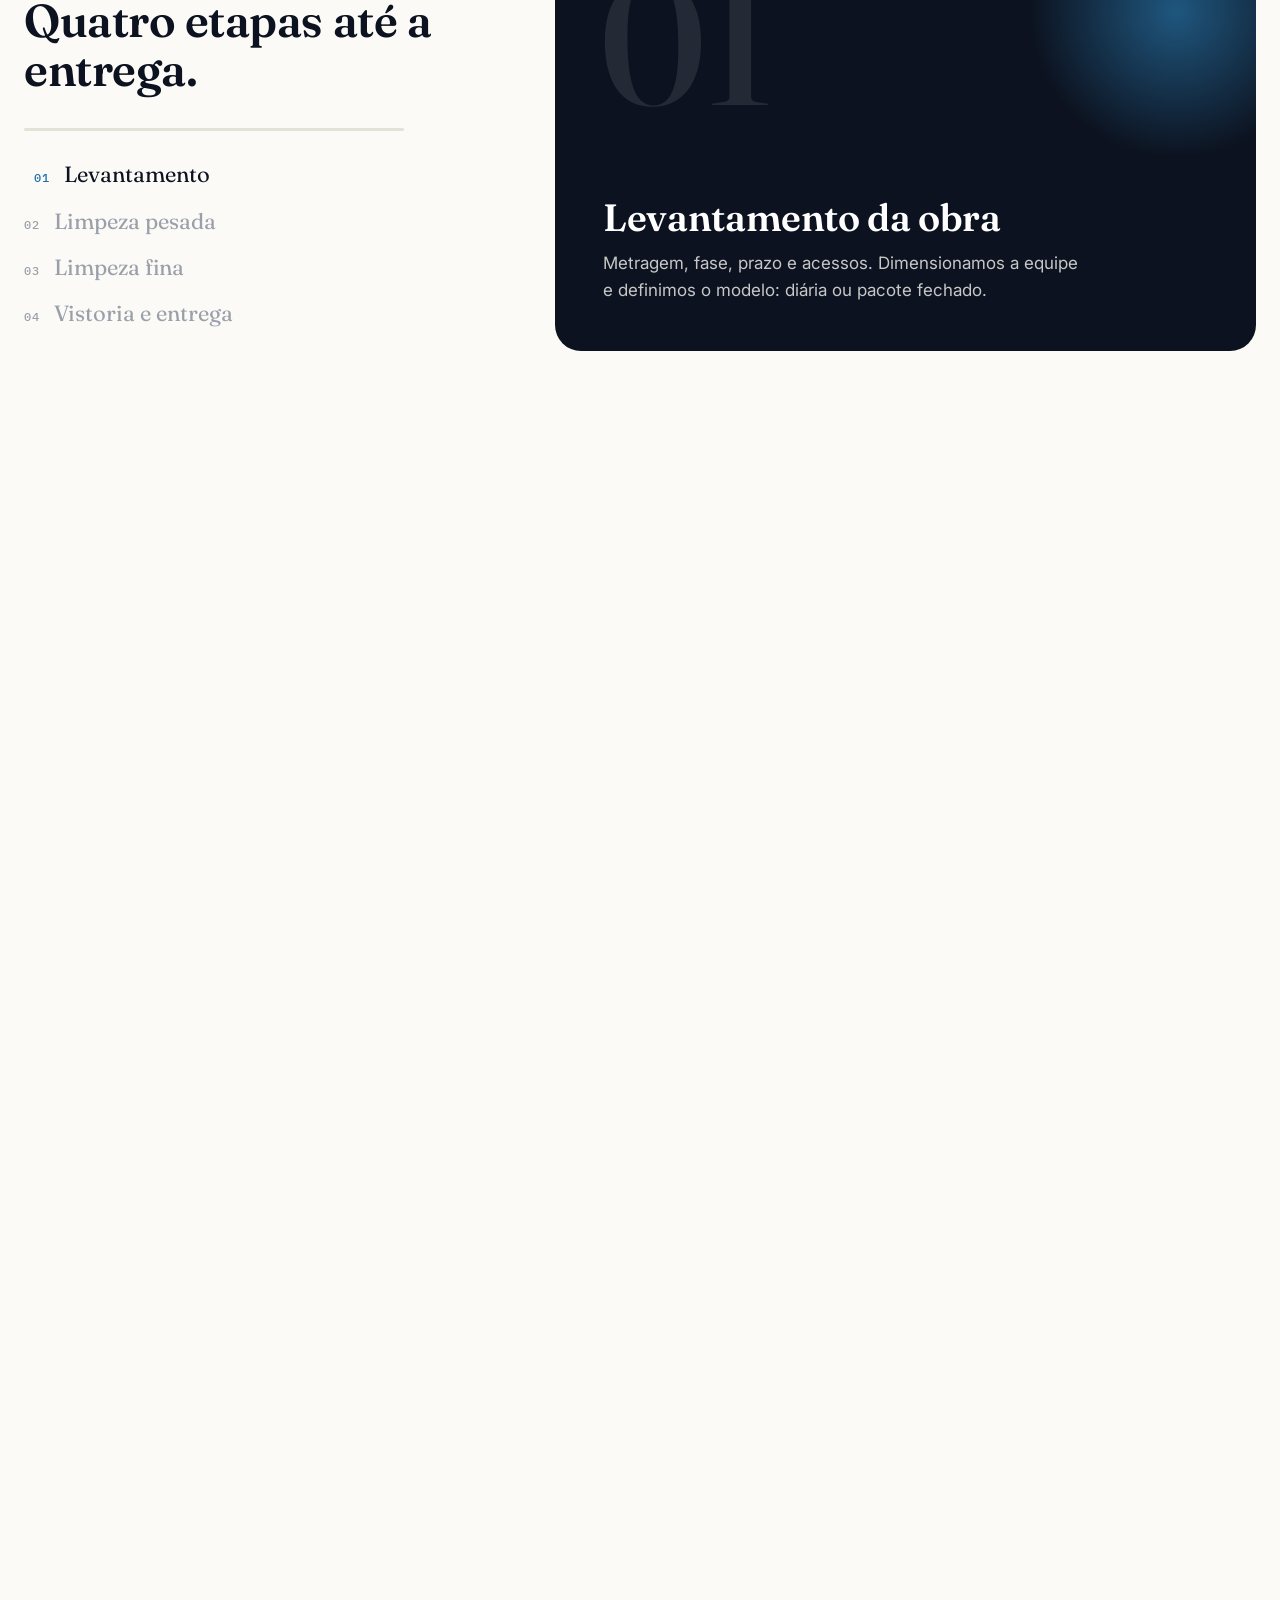
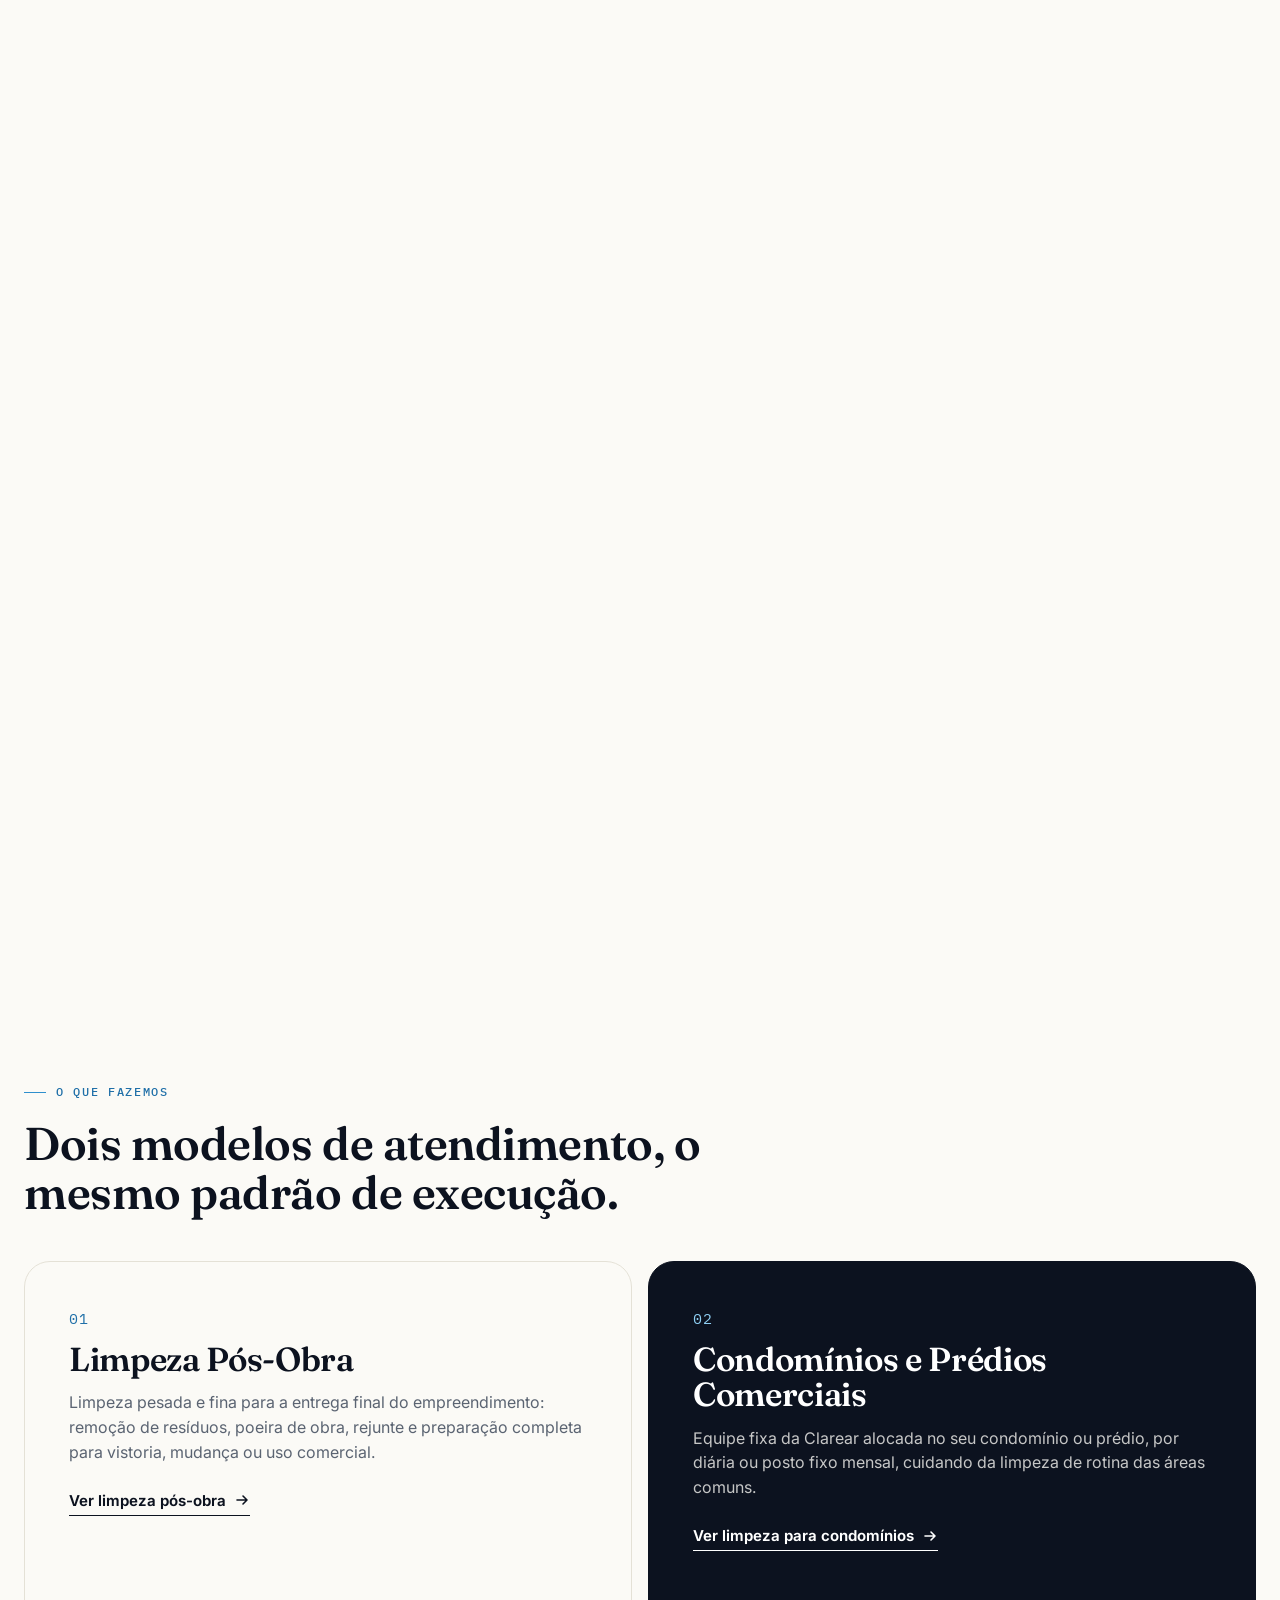
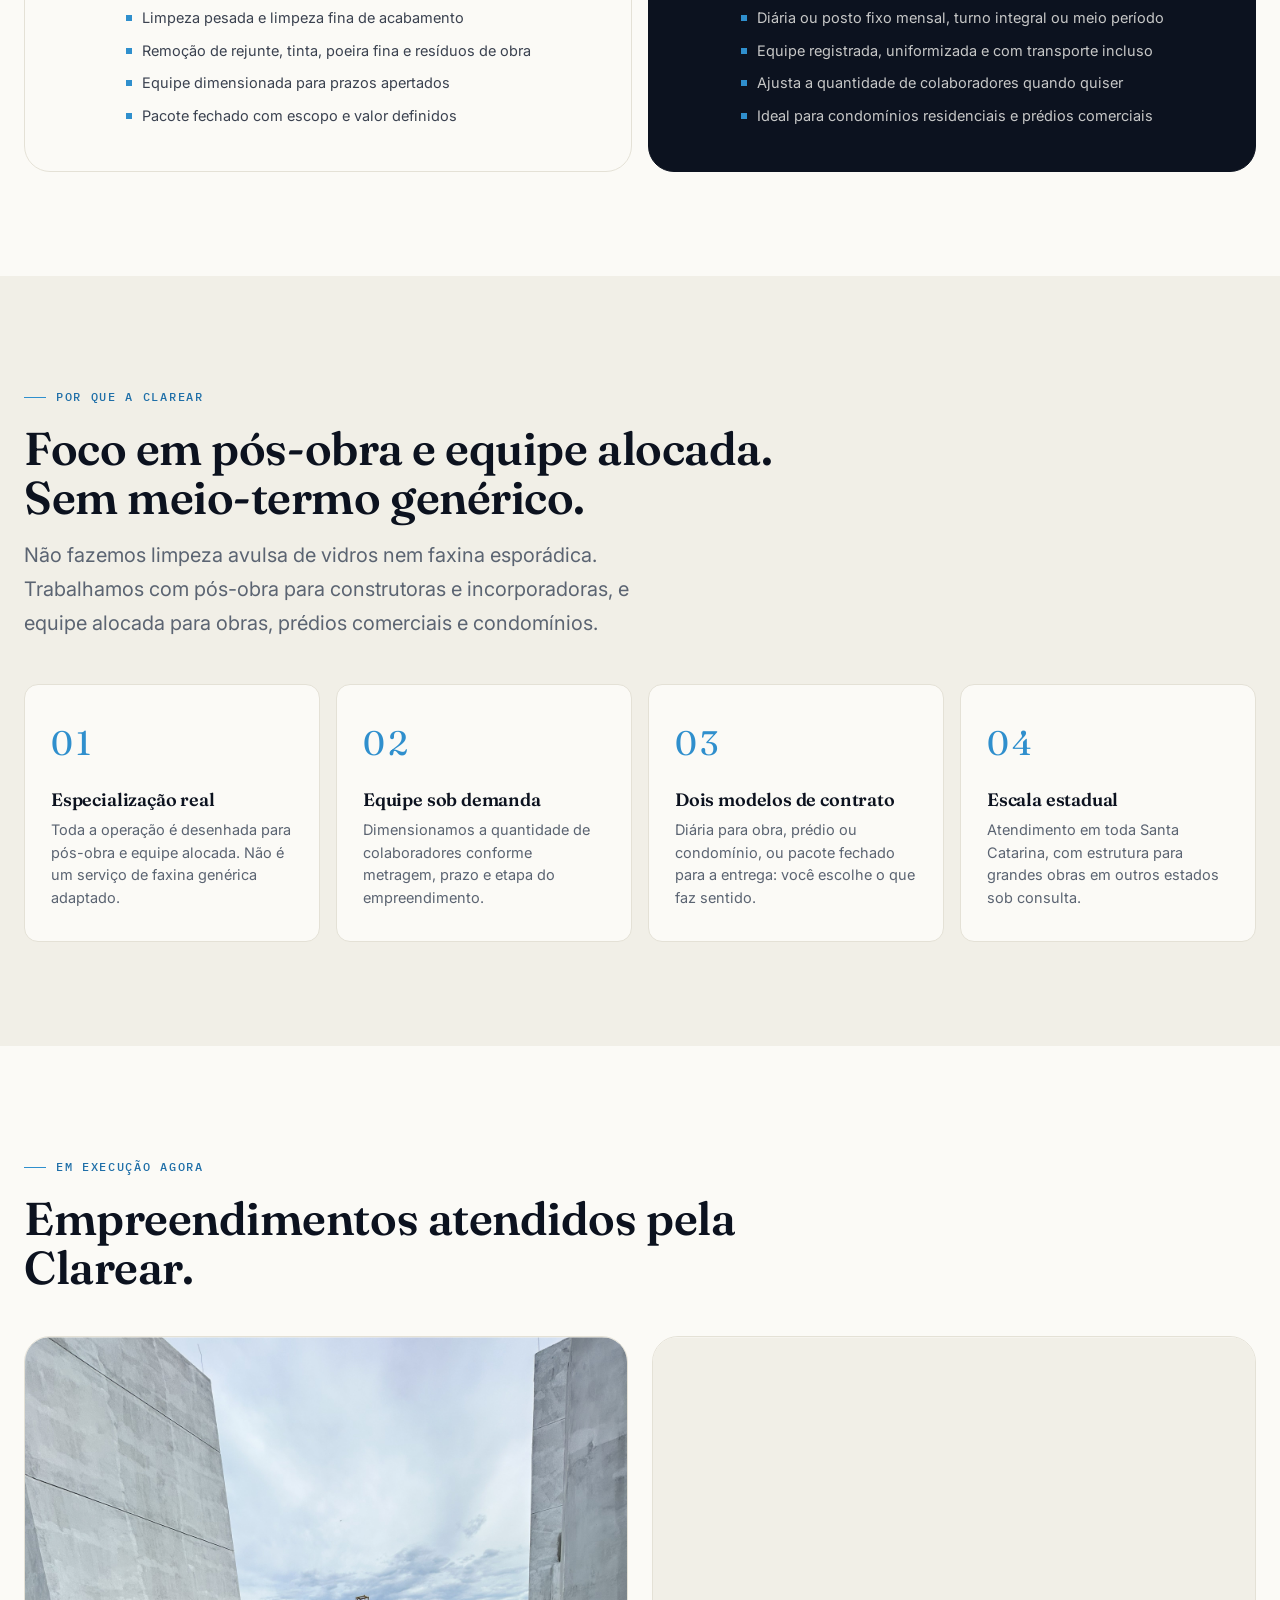
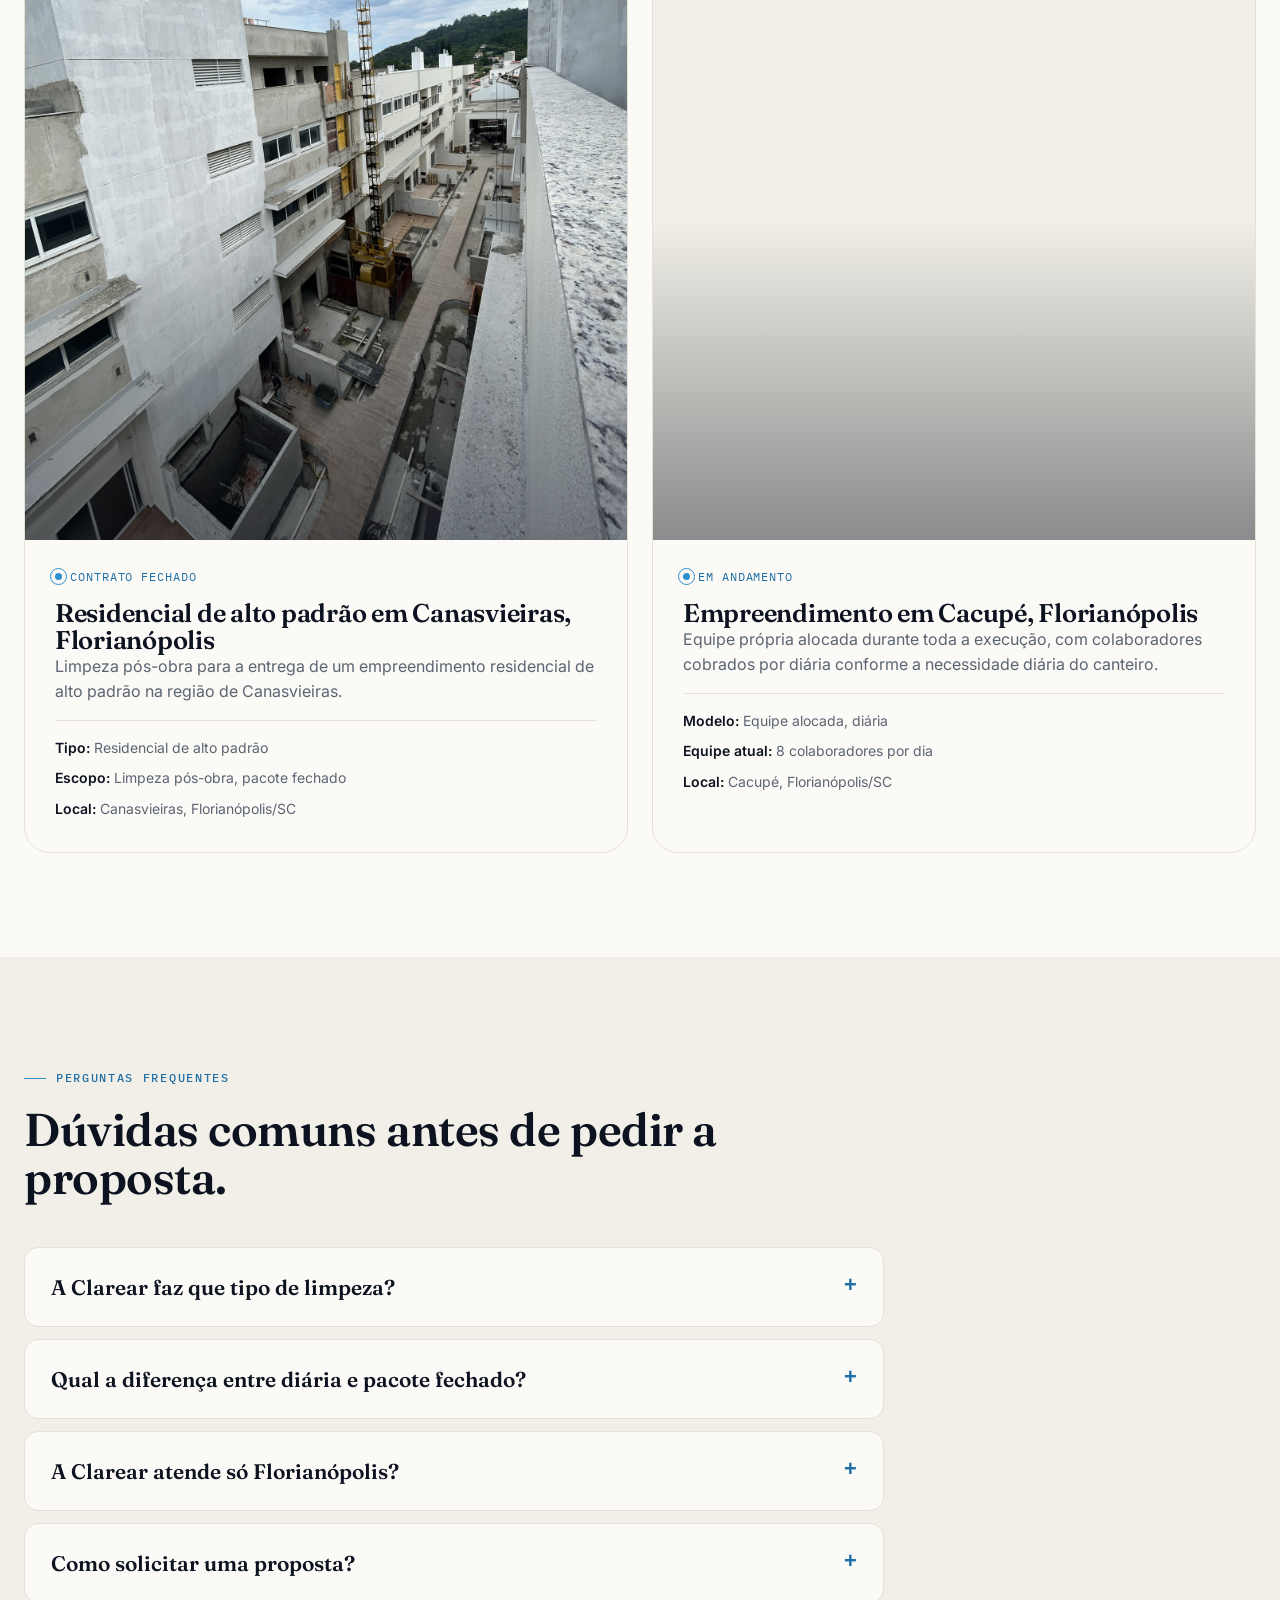
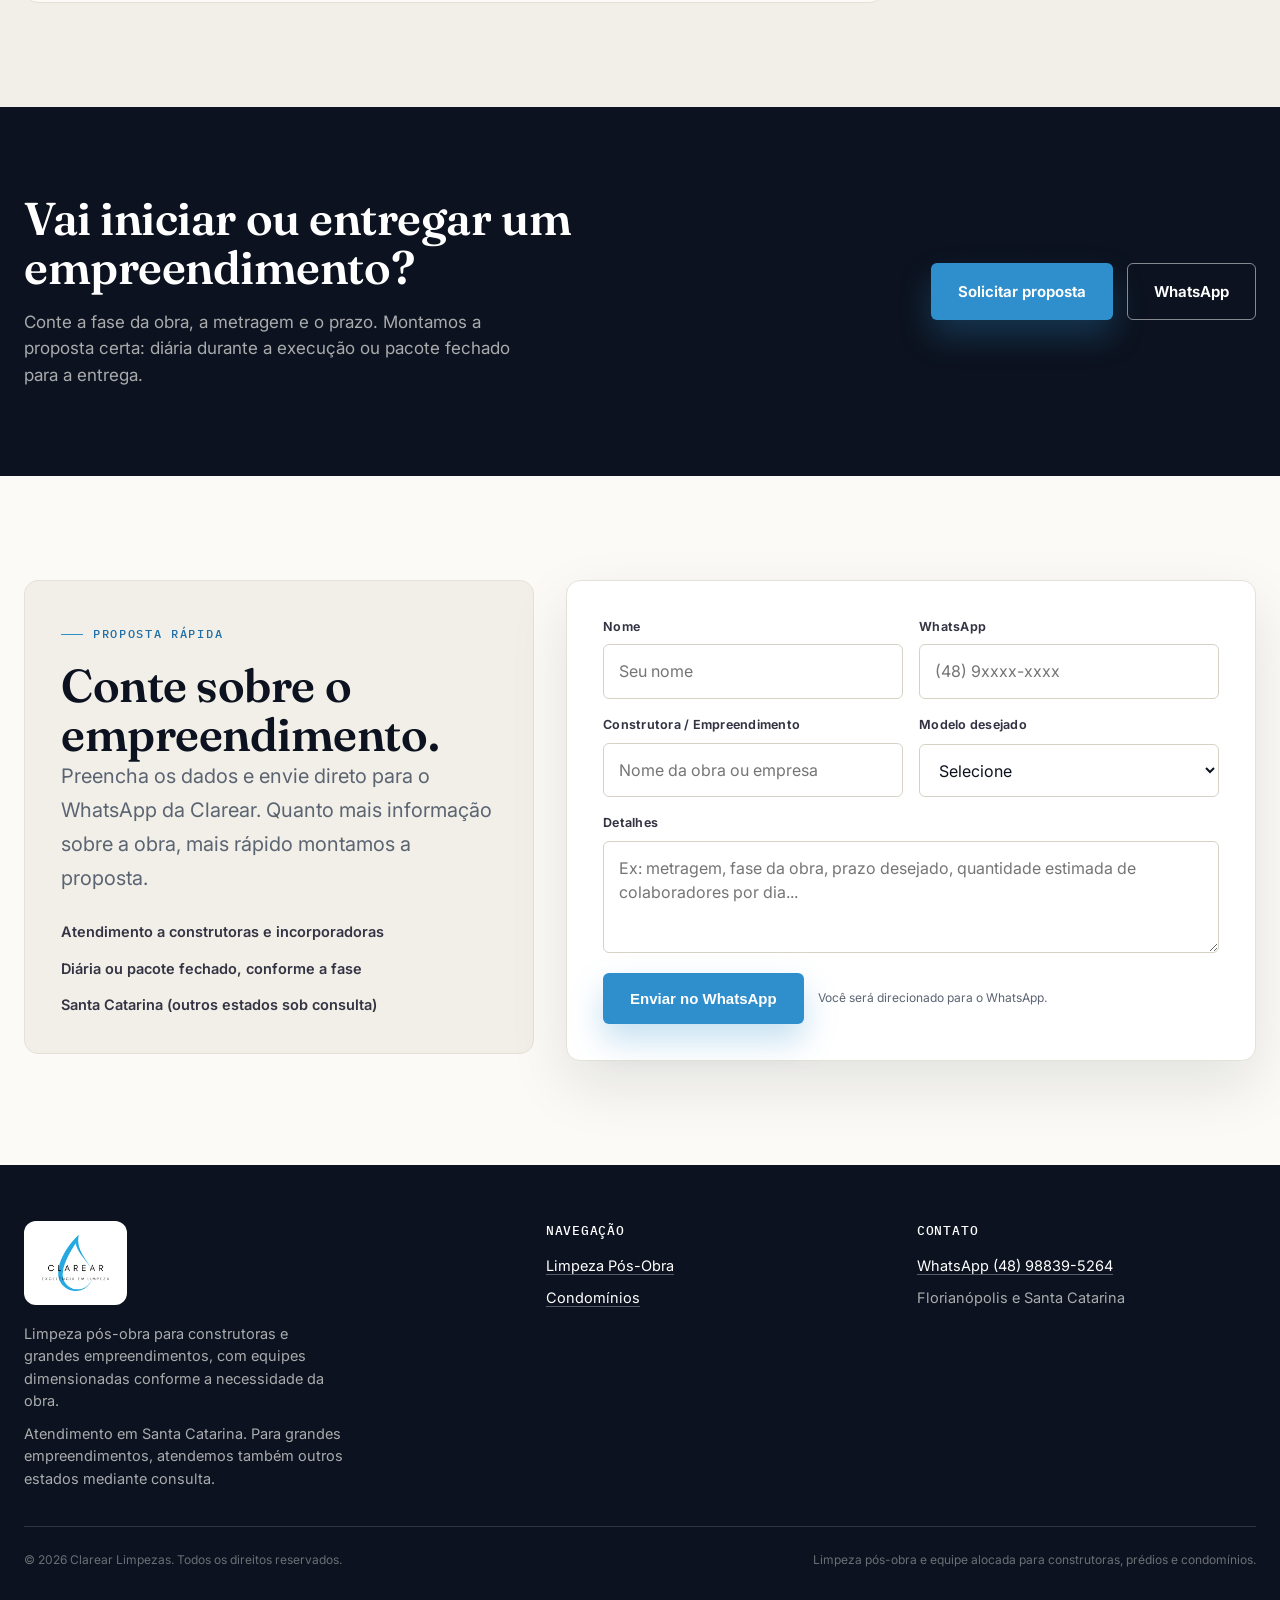
==== commit 24efae93: "Troca botão WhatsApp flutuante pela Clara e remove link visível do llms.txt Co-Authored-By: Claude S" ====
--- a/index.html
+++ b/index.html
@@ -565,10 +565,7 @@
     </div>
   </footer>
 
-  <div class="whats">
-    <div class="whats-bubble">Proposta rápida pelo WhatsApp</div>
-    <a class="whats-btn" data-whats="Olá! Vim pelo site da Clarear e gostaria de solicitar uma proposta." target="_blank" rel="noopener" aria-label="Falar no WhatsApp">💬</a>
-  </div>
+  <script src="https://getdonhub.com/embed.js" data-empresa="clarear" data-texto="Fale com a Clara" async></script>
 
   <script src="js/site.js"></script>
   <script src="js/motion.js"></script>
